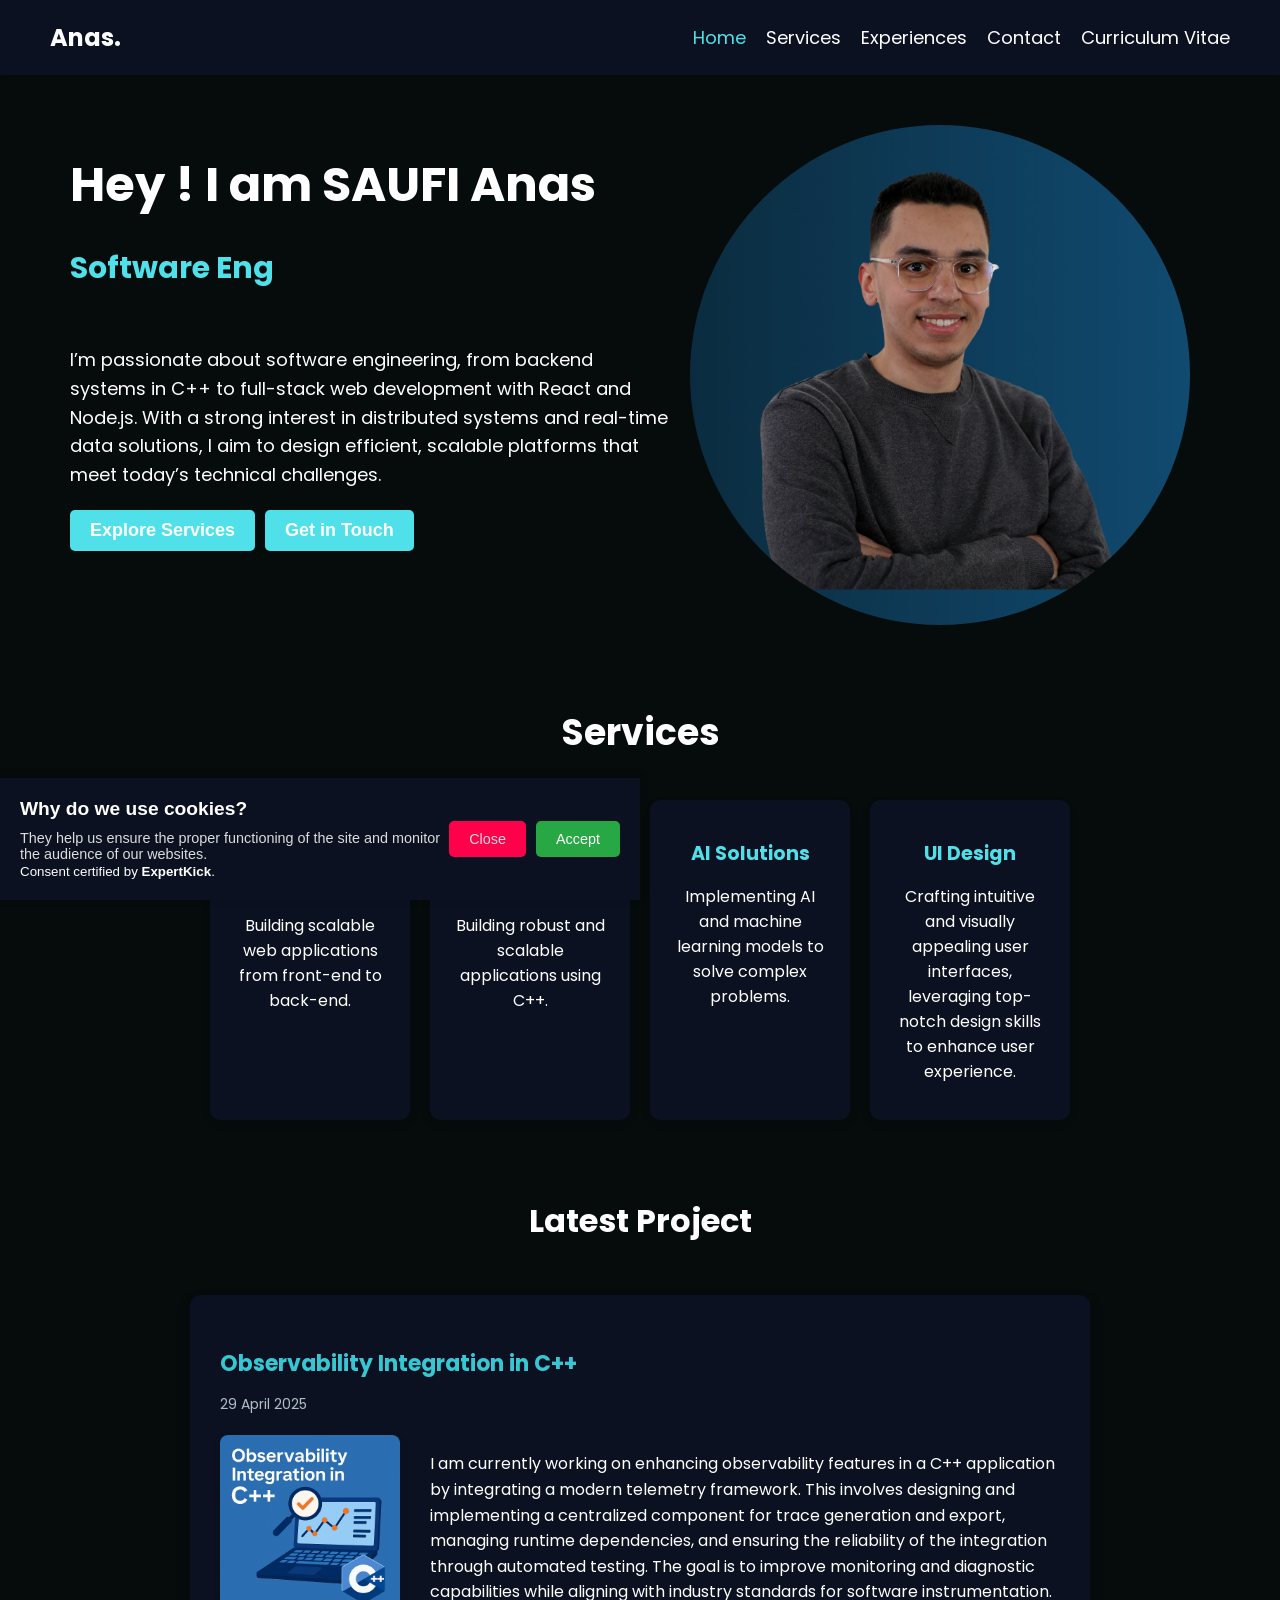
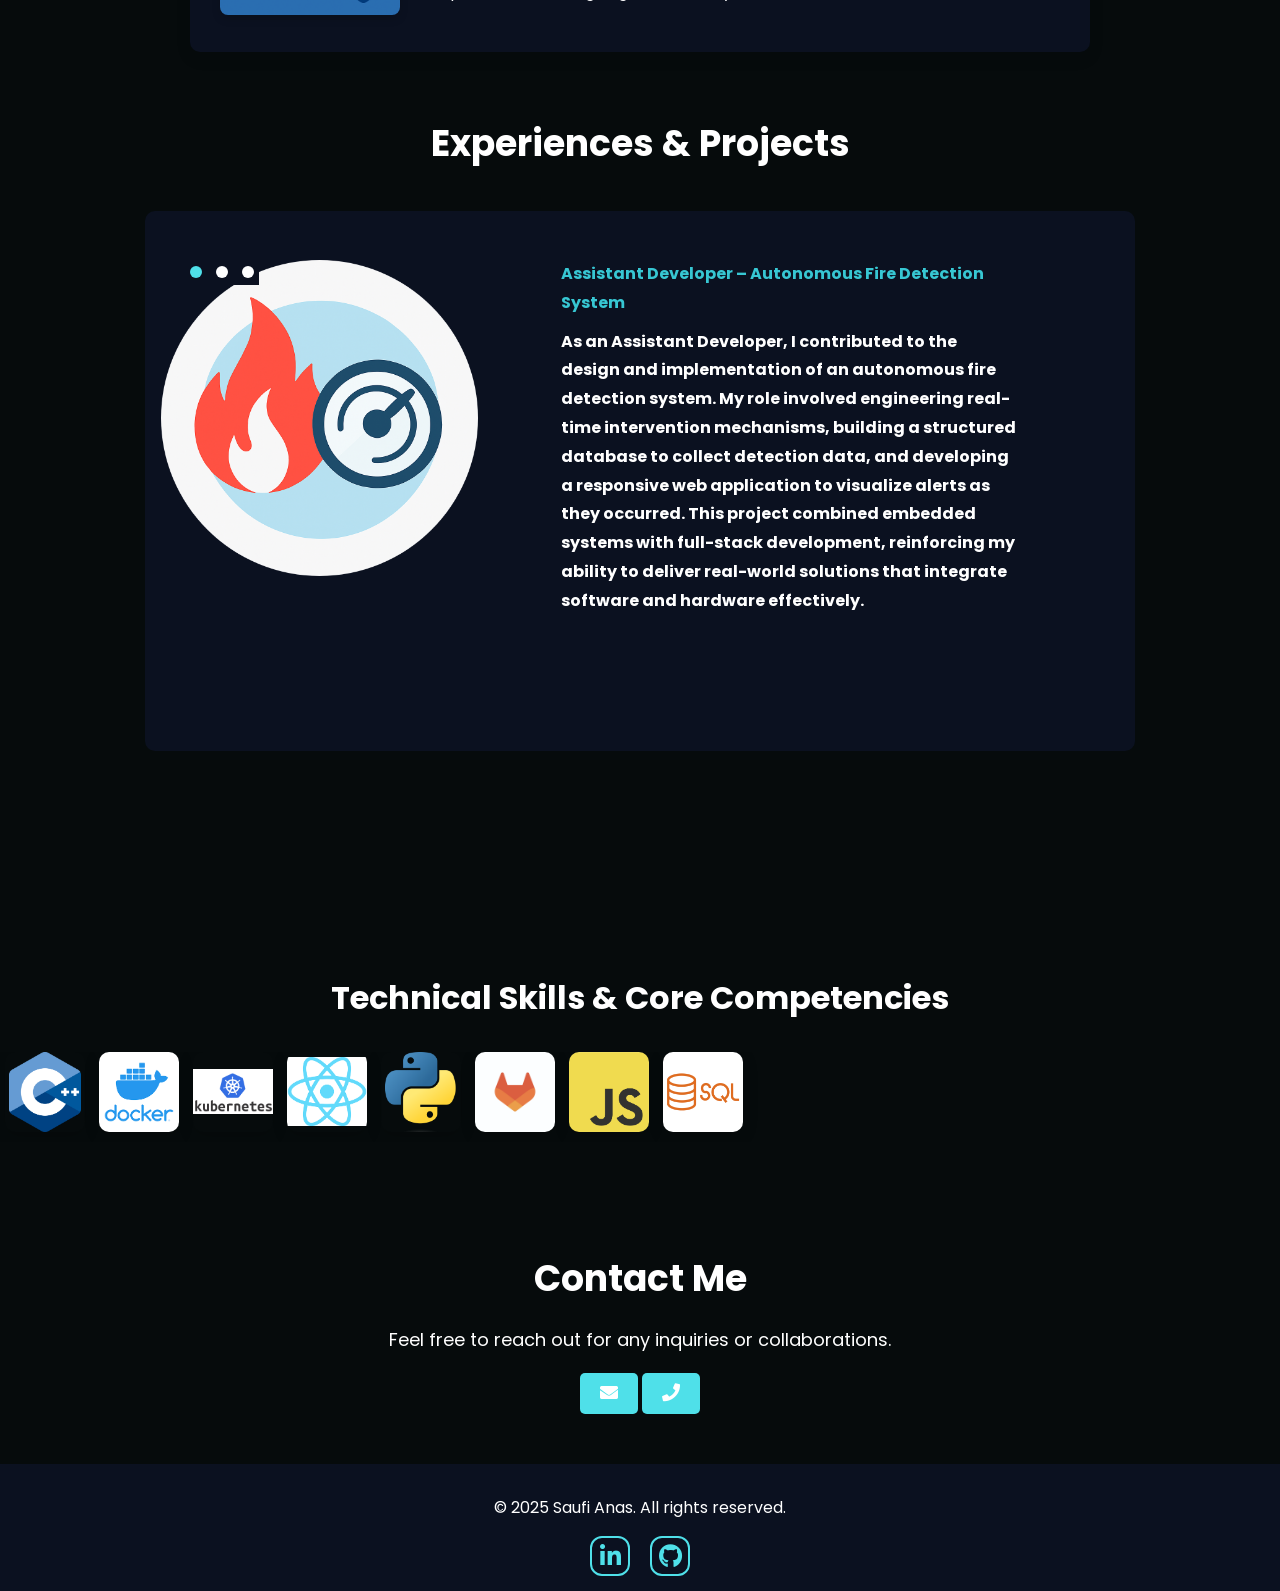
==== index.html @ 92b43afa "seperate files" ====
<!DOCTYPE html>
<html lang="en">
<head>
    <meta charset="UTF-8">
    <meta name="viewport" content="width=device-width, initial-scale=1.0">
    <meta name="description" content="Anas SAUFI - Software engineer">
    <title>Anas Saufi - Better Hire Anas !</title>
    <link rel="stylesheet" href="https://cdnjs.cloudflare.com/ajax/libs/font-awesome/5.15.4/css/all.min.css">
    <link href="https://fonts.googleapis.com/css2?family=Poppins:wght@400;700&display=swap" rel="stylesheet">
       <link rel="icon" href="Image/logo.png" type="image/png">


    
    <link rel="stylesheet" href="style.css">
</head>
<body>


    <header>
        <div class="logo">Anas.</div>
        <div class="menu-icon" onclick="toggleMenu()"><i class="fas fa-bars"></i></div>
        <nav>
            <ul>
                <li><a href="#home">Home</a></li>
                <li><a href="#services">Services</a></li>
                <li><a href="#projects">Experiences</a></li>
                <li><a href="#contact">Contact</a></li>
                <li class="dropdown">
                     <a style="cursor: pointer;">Curriculum Vitae</a>
                        <ul class="dropdown-menu">
                         <li><a href="#" onclick="navigateToCV('fr')">French</a></li>
                        <li><a href="#" onclick="navigateToCV('en')">English</a></li>
                </ul>
                 
                </li>
            </ul>
        </nav>
    </header>
    <div class="cookie-banner" id="cookieBanner">
    <div class="cookie-banner-content">
        <h4>Why do we use cookies?</h4>
        <p>They help us ensure the proper functioning of the site and monitor the audience of our websites.</p>
        <small>Consent certified by <strong>ExpertKick</strong>.</small>
    </div>
    <div class="cookie-banner-buttons">
        <button class="btn-close" onclick="closeBanner()">Close</button>
        <button class="btn-accept" onclick="acceptCookies()">Accept</button>
    </div>
</div>
    <section id="home" class="hero">
        <div class="content">
            <h1>Hey ! I am SAUFI Anas</h1>
            <div class="write">
            <h2 class="writing-effect"></h2>
                </div>
            <p>I’m passionate about software engineering, from backend systems in C++ to full-stack web development with React and Node.js. With a strong interest in distributed systems and real-time data solutions, I aim to design efficient, scalable platforms that meet today’s technical challenges.</p>
            <div class="buttons">
                <button onclick="window.location.href='#services'">Explore Services</button>
                <button onclick="window.location.href='#contact'">Get in Touch</button>
            </div>
        </div>
        <div class="hero-image">
            <img src="Downloads/portrait.png" alt="Hero Image">
        </div>
    </section>

    <section id="services" class="services">
        <h2>Services</h2>
        <div class="service-container">
            
            <div class="service">
                <h3>Full-Stack Development</h3>
                <p>Building scalable web applications from front-end to back-end.</p>
            </div>
            <div class="service">
                <h3>C++ Development</h3>
                <p>Building robust and scalable applications using C++.</p>
            </div>
            <div class="service">
                <h3>AI Solutions</h3>
                <p>Implementing AI and machine learning models to solve complex problems.</p>
            </div>
            <div class="service">
                <h3>UI Design</h3>
                <p>Crafting intuitive and visually appealing user interfaces, leveraging top-notch design skills to enhance user experience.</p>
            </div>
        </div>
    </section>
    <h2 class="section-title">Latest Project</h2>
<section id="latest-project" class="latest-project">
    
    <div class="project-header">
        <p class="project-name">Observability Integration in C++</p>
        <p class="project-date">29 April 2025</p>
    </div>
    <div class="project-info">
        <div class="project-image">
            <img src="Downloads/latest_project.png" alt="QA Automator Docker Image">
        </div>
        <div class="project-description">
            <p>I am currently working on enhancing observability features in a C++ application by integrating a modern telemetry framework. This involves designing and implementing a centralized component for trace generation and export, managing runtime dependencies, and ensuring the reliability of the integration through automated testing. The goal is to improve monitoring and diagnostic capabilities while aligning with industry standards for software instrumentation.</p>
           <div class="project-links">
        
    </div>
        </div>
    </div>
</section>


<section id="projects" class="projects">
    <h2>Experiences & Projects</h2>
   <div class="content-width">
<div class="slideshow"  >
    <!-- Slideshow Items -->
    <div class="controls">
      <ul>
        <li class="control" data-index="0"></li>
        <li class="control" data-index="1"></li>
        <li class="control" data-index="2"></li>
         
      </ul>
    </div>
<div class="slideshow-items">
      <div class="item"  id="project1">
        <div class="item-image-container">
          <img class="item-image" src="image/um6p-titre.png" />
        </div>
        <div class="item-description">
          <span class="vertical-part">
            <b class="item-text-header">Assistant Developer – Autonomous Fire Detection System</b>
          </span>
            <span class="vertical-part">
              <b>As an Assistant Developer, I contributed to the design and implementation of an autonomous fire detection system. My role involved engineering real-time intervention mechanisms, building a structured database to collect detection data, and developing a responsive web application to visualize alerts as they occurred. This project combined embedded systems with full-stack development, reinforcing my ability to deliver real-world solutions that integrate software and hardware effectively.</b>
          </span>
        </div>
      </div>
      <div class="item" id="project2" >
        <div class="item-image-container">
          <img class="item-image" src="image/2-titre.png" />
        </div>
        <!-- Staggered Description Elements -->
        <div class="item-description">
          <span class="vertical-part">
            <b class="item-text-header" > Web Developer – Secure Real Estate Platform</b>
          </span>
            <span class="vertical-part">
                <b>During this internship, I developed a full-featured real estate platform with a focus on security and user experience. Using Express.js and MongoDB, I implemented complete CRUD operations and designed user and agent role management. I integrated authentication, session handling, and route security, ensuring the platform adhered to modern web standards. I also conducted unit and functional tests to maintain code reliability and system robustness. This experience strengthened my backend development skills and deepened my understanding of web application security.</b>
            </span>
        </div>
      </div>
      <div class="item" id="project3" >
        <div class="item-image-container">
          <img class="item-image" src="image/ds-titre.png" />
        </div>

        <!-- Staggered Description Elements -->
        <div class="item-description">
          <span class="vertical-part">
            <b class="item-text-header">Software Development Engineer Intern – Distributed Monitoring System</b>
          </span>
          <span class="vertical-part">
            <b>Currently working as a Software Development Engineer Intern at Dassault Systèmes, where I am prototyping a distributed system for centralized log and trace management. I am leveraging technologies such as OpenTelemetry, Jaeger, and OpenSearch to design solutions that handle high-volume data flows efficiently. My responsibilities include studying scalable architectures, optimizing data analysis workflows, and collaborating closely with infrastructure and distributed computing teams. This internship is deepening my expertise in cloud-native systems and real-time monitoring solutions.</b>
          </span>
        </div>
      </div>

    
    

  </div>
</div>
</section>

<section id="skills" class="skills-section">
    <h2 class="section-title">Technical Skills & Core Competencies</h2>
    <div class="skills-container">
        <div class="skills-marquee">

            <div class="skill-item">
                <img src="image/c++.png" alt="c">
            </div>
            <div class="skill-item">
                <img src="image/docker.png" alt="Docker">
            </div>
            <div class="skill-item">
                <img src="image/Kube.png" alt="Kubernetes">
            </div>
            <div class="skill-item">
                <img src="image/react.png" alt="Jira">
            </div>
            <div class="skill-item">
                <img src="image/Python.png" alt="Python">
            </div>
            <div class="skill-item">
                <img src="image/gitlab.png" alt="Gitlab">
            </div>
           
            <div class="skill-item">
                <img src="image/js.png" alt="JavaScript">
            </div>
            <div class="skill-item">
                <img src="image/sql.png" alt="SQL">
            </div>
            
            
            
            
            <!-- Add more skill items as needed -->
        </div>
    </div>
</section>



    <section id="contact" class="contact">
        <h2>Contact Me</h2>
        <p>Feel free to reach out for any inquiries or collaborations.</p>
      <div class="buttons1">
    <button onclick="openModal('contactModal')">
        <i class="fas fa-envelope"></i>
    </button>
       <a href="tel:+33753774592">
            <button type="button">
                <i class="fas fa-phone"></i>
            </button>
        </a>
</div>
    </section>

<div id="contactModal" class="modal">
    <div class="modal-content">
        <span class="close" onclick="closeModal('contactModal')">&times;</span>
        <form action="https://formspree.io/f/mzzrdllq" method="POST">
            <div class="input-group">
                <label for="name">Full Name <span class="required">*</span></label>
                <div class="input-icon">
                    <input type="text" id="name" name="name" placeholder="Enter your full name" required>
                    <i class="fas fa-user"></i>
                </div>
            </div>

            <div class="input-group">
                <label for="email">Email <span class="required">*</span></label>
                <div class="input-icon">
                    <input type="email" id="email" name="email" placeholder="Enter your email" required>
                    <i class="fas fa-envelope"></i>
                </div>
            </div>

            <div class="input-group">
                <label for="phone">Phone Number</label>
                <div class="input-icon">
                    <input type="tel" id="phone" name="phone" placeholder="Enter your phone number">
                    <i class="fas fa-phone"></i>
                </div>
            </div>

            <div class="input-group">
                <label for="subject">Subject <span class="required">*</span></label>
                <input type="text" id="subject" name="subject" placeholder="Enter the subject" required>
            </div>

            <div class="input-group">
                <label for="message">Message <span class="required">*</span></label>
                <textarea id="message" name="message" placeholder="Type your message here ..." required></textarea>
            </div>

            <button type="submit">Send Message</button>
        </form>
    </div>
</div>


<!-- Modal Template -->
<div id="itemModal" class="modal">
  <div class="modal-content">
    <span class="close" onclick="closeModal1()">&times;</span>
    <h2 id="modalTitle"></h2>
    <img class="modalimagepro" id="modalImage" src="" alt="Project Image">

    <p id="modalDescription"></p>
      <p class="skills" id="modalSkills"></p>
  </div>
</div>
   <footer>
    <p>&copy; 2025 Saufi Anas. All rights reserved.</p>
    <div class="social-media">
        <a href="https://www.linkedin.com/in/anas-saufi/"><i class="fab fa-linkedin-in"></i></a>
        <a href="https://github.com/asaufi"><i class="fab fa-github"></i></a>
         

    </div>
</footer>

    <button class="scroll-up" onclick="scrollToTop()"><i class="fas fa-chevron-up"></i></button>

    
    <script src="script.js"></script>
</body>
</html>
---- style.css ----
:root {
    --primary-color: #4fe0e9; /* Light teal color */
    --secondary-color: #37c7d3; /* Darker teal color */
    --background-color: #060b0c; /* Dark background color */
    --modal-background-color: #0b1120; /* Modal background color */
    --text-color: #ffffff; /* White text color */
}
        body {
            margin: 0;
            font-family: 'Poppins', sans-serif;
            background-color: #060b0c;
            color: #fff;
            scroll-behavior: smooth;
        }


        header {
            padding: 20px;
            display: flex;
            justify-content: space-between;
            align-items: center;
            background-color: #0b1120;
            box-shadow: 0 2px 4px rgba(0, 0, 0, 0.1);
            position: sticky;
            top: 0;
            z-index: 1000;
        }

        .logo {
            padding-left: 30px;
            font-size: 24px;
            font-weight: bold;
            color: #ffffff;
        }

        nav {
            margin-left: auto;
            padding-right: 30px;
        }

        nav ul {
            list-style-type: none;
            margin: 0;
            padding: 0;
            display: flex;
            gap: 20px;
        }

        nav ul li a {
            color: #fff;
            text-decoration: none;
            font-size: 18px;
            transition: color 0.3s;
        }

        nav ul li a:hover {
            color: #37c7d3;
        }
            .item-text-header{
               color: #37c7d3;
            }
        nav ul li:first-child a {
            color: #4fe0e9;
        }

        writing-effect {
    display: inline-block;
    border-right: 2px solid #4fe0e9; /* Cursor effect */
    white-space: nowrap;
    overflow: hidden;

}

.shop-item {
    position: relative;
    list-style: none;
}


.shop-item .new-tag {
    position: absolute;
    top: -5px;
    right: -10px;
    background: linear-gradient(45deg, #ff4d4d, #ff6600);
    color: white;
    font-size: 6px;
    font-weight: bold;
    padding: 3px 6px;
    border-radius: 10px;
    text-transform: uppercase;
    box-shadow: 0 0 10px rgba(255, 69, 0, 0.8), 0 0 15px rgba(255, 69, 0, 0.5);
    animation: glow 1.5s infinite ease-in-out;
}

/* Glowing animation */
@keyframes glow {
    0% {
        box-shadow: 0 0 5px rgba(255, 69, 0, 0.5);
    }
    50% {
        box-shadow: 0 0 15px rgba(255, 69, 0, 0.8);
    }
    100% {
        box-shadow: 0 0 5px rgba(255, 69, 0, 0.5);
    }
}

@keyframes typing {
    from { width: 0; }
    to { width: 100%; }
}

@keyframes blink-caret {
    from, to { border-color: transparent; }
    50% { border-color: #4fe0e9; }
}


        .hero {
            display: flex;
            justify-content: space-between;
            align-items: center;
                padding-left: 70px;
    padding-right: 70px;
            background-color: #060b0c;
        }
        .write{
            height: 80px;
            align-items: center;
        }
        .content {
            max-width: 600px;
        }

        .hero h1 {
            font-size: 48px;
            margin: 0;
        }

        .hero h2 {
            color: #4fe0e9;
            font-size: 30px;

        }

        .hero p {
            font-size: 18px;
            margin: 20px 0;
            line-height: 1.6;
        }
        .buttons {
            display: flex;
            gap: 5px;
        }
        .buttons1{
            gap: 100px;
            align-items: center;
        }
        .buttons button {
            background-color: #4fe0e9;
            color: #fff;
            font-weight : 700;
            border: none;
            padding: 10px 20px;
            font-size: 18px;
            margin-right: 5px;
            cursor: pointer;
            border-radius: 5px;
            transition: background-color 0.3s, transform 0.3s;
        }

        .buttons button:hover {
            background-color: #37c7d3;
            transform: scale(1.05);
        }

        .hero-image {
    max-width: 500px; /* Ajuste pour un format carré si besoin */
    margin: 50px auto 0 auto; /* centré horizontalement + espace au-dessus */
    display: flex;
    justify-content: center;
    align-items: center;
}

.hero-image img {
    width: 100%;
    height: auto;
    aspect-ratio: 1 / 1; /* Assure que l’image est carrée */
    object-fit: cover; /* Découpe proprement si nécessaire */
    border-radius: 50%; /* Rend l'image ronde */
    filter: brightness(0.9);
    transition: filter 0.3s, transform 0.3s;
    animation: breathing1 4s infinite;
}


        @keyframes breathing1 {
            0%, 100% {
                filter: brightness(0.6);
            }
            50% {
                filter: brightness(1);
            }
        }

        .services {
            padding: 50px;
            background-color: #060b0c;
            text-align: center;
        }

        .services h2 {
            font-size: 36px;
            margin-bottom: 40px;
        }


        .latest-project
        h2 {
            font-size: 36px;
            margin-bottom: 40px;
        }
        .service-container {
            display: flex;
            justify-content: center;
            flex-wrap: wrap;
            gap: 20px;
        }

        .service {
            background: #0b1120;
            border-radius: 10px;
            padding: 20px;
            width: 200px;
            box-shadow: 0 4px 8px rgba(0, 0, 0, 0.1);
            transition: transform 0.3s;
            text-align: center;
        }

        .service:hover {
            transform: scale(1.05);
        }

        .service h3 {
            font-size: 1.2em;
            color: #4fe0e9;
            margin-bottom: 10px;
        }

        .projects {
            margin: 5%;
            background-color: #060b0c;
            padding-bottom: 8%;
            text-align: center;
        }

        .projects h2 {
            font-size: 36px;
            margin-bottom: 40px;
        }

.content-width {
  width: 86%;
  height: 60vh;
  margin: 0 auto;
}

.slideshow {
  position: relative;
  width: 100%;
    height: 100%;
       background-color:#0b1120 ;

     padding-top: 5%;
    border-radius: 10px;

  display: flex;
  flex-direction: column;
  justify-content: space-between;
}

.slideshow-items {
  position: relative;
  width: 100%;
  height: 100%
}

.item {
  position: absolute;
  width: 100%;
  height: auto;
 cursor: pointer;
 display: flex;
}

.item-image-container {
  position: relative;
  width: 42%;
      border-radius: 10px; /* Adjust the radius value as needed */

}


.item-image-container::before {
  content: '';
  position: relative;
    top: 0;
  left: 0;
  width: 100%;
  height: 100%;
  opacity: 0;
  z-index: 1;
}

.item-image {
  position: relative;
  width: 80%;
    padding-left: 4%;

  opacity: 0;
  display: block;
  /* transition: property name | duration | timing-function | delay  */
  transition: opacity .3s ease-out .45s;
}

.item.active .item-image {
  opacity: 1;
}

.item.active .item-image-container::before {
  opacity: .8;
}

.item-description {
  right: 0;
  width: 50%;
  padding-right: 4%;
  line-height: 1.8;
    text-align: left; /* Ensures text starts from the left */

}

/* Staggered Vertical Items ------------------------------------------------------*/
.item-header {
  position: absolute;
  top: 150px;
  left: -1.8%;
  z-index: 100;
}

.item-header .vertical-part {
  margin: 0 -4px;
  font-size: 2vw;
  color: #ffffff;
}

.vertical-part {
  overflow: hidden;
  display: inline-block;
}

.vertical-part b {
  display: inline-block;
  transform: translateY(100%);
}

.item-header .vertical-part b {
  transition: .5s;
}

.item-description .vertical-part b {
  transition: .21s;
}

.item.active .item-header .vertical-part b {
  transform: translateY(0);
      background-color: #0b1120;
  border-radius: 10px; /* Rounded corners */
    padding-left: 5px;
    padding-right: 10px;
}

.item.active .item-description .vertical-part b {
  transform: translateY(0);
}
/* Controls ----------------------------------------------------------------------*/
.controls {
    position: absolute;
    z-index: 1000;
    text-align: left;
}

.controls ul {
  list-style: none;
  margin: 0;
background: #0b1120;

}

.controls ul li {
  display: inline-block;
  width: 12px; /* Adjust size as needed */
  height: 12px; /* Adjust size as needed */
  margin: 0 5px; /* Adjust spacing as needed */
  background: #ffffff;
  cursor: pointer;
  border-radius: 50%;/* Make the dots circular */
  transition: background 0.3s; /* Smooth transition for background color */
}

.controls ul li.active {
  background:  #4fe0e9;
}
        .contact {
            padding: 50px;
            background-color: #060b0c;
            text-align: center;
        }

        .contact h2 {
            font-size: 36px;
            margin-bottom: 20px;
        }

        .contact p {
            font-size: 18px;
            margin-bottom: 20px;
        }

        .contact button {
            background-color: #4fe0e9;
            color: #fff;
            border: none;
            padding: 10px 20px;
            font-size: 18px;
            cursor: pointer;
            border-radius: 5px;
            transition: background-color 0.3s, transform 0.3s;
        }

        .contact button:hover {
            background-color: #37c7d3;
            transform: scale(1.05);
        }

        footer {
            background-color: #0b1120;
            padding: 15px;
            text-align: center;
        }

        .social-media {
            display: flex;
            justify-content: center;
            gap: 20px;
            margin-top: 10px;
        }

        .social-media a {
            color: #4fe0e9;
            font-size: 24px;
            width: 40px;
            height: 40px;
            display: flex;
            justify-content: center;
            align-items: center;
            border-radius: 30%;
            border: 2px solid #4fe0e9;
            text-decoration: none;
            transition: background-color 0.3s, color 0.3s;
        }

        .social-media a:hover {
            background-color: #37c7d3;
            color: #fff;
        }

        .scroll-up {
            position: fixed;
            bottom: 20px;
            right: 20px;
            background-color: #4fe0e9;
            color: #fff;
            border: none;
            padding: 10px 15px;
            font-size: 24px;
            cursor: pointer;
            border-radius: 30%;
            box-shadow: 0 2px 4px rgba(0, 0, 0, 0.2);
            display: none;
            z-index: 1000;
            transition: background-color 0.3s, transform 0.3s;
        }

        .scroll-up:hover {
            background-color: #37c7d3;
            transform: scale(1.1);
        }


        .menu-icon {
                display: none;
                cursor: pointer;
                font-size: 24px;
                color: #fff;
                padding-left:70%;
        }
        @media (max-width: 768px) {
            .hero {
                flex-direction: column;
                text-align: center;
            }
.projects{
    margin:5%
}
.slideshow {
    position: relative;
    width: 100%;
    height: 90%;
    background-color: #0b1120;
    display: flex;
    align-items: center;
    flex-direction: column;
    justify-content: space-between;
}
            .content-width {

            height: 70vh;
            margin: 0 auto;
                }

            .hero-image {
                display: flex;
            }
            .buttons{
                justify-content: center;
            }
.vertical-part {

    font-size: 16px;
}
             nav ul {
        display: none;
        flex-direction: column;
        width: 100%;
        position: absolute;
        top: 60px;
        left: 0;
        background-color: #0b1120;
        padding: 20px;
        box-shadow: 0 4px 8px rgba(0, 0, 0, 0.1);
    }

    nav ul.show {
        display: flex;
        padding-left: 50px;
        width: 85%;
    }

    .menu-icon {
        display: block; /* Show menu icon on mobile */
    }
    .menu-icon:hover{
             color:  #37c7d3;
        }
    .slideshow-items {
        flex-direction: column;
        align-items: center;
    }

    .controls {
        position: absolute;
    z-index: 900;
    text-align: left;
        display: none;
    }

    .item-description {
        top: auto;
        right: auto;
        width: auto;
        padding-top:20%;
        padding-right: 0;
        font-weight :0;
        text-align: center; /* Adjust as needed */
        height: 50px;
    }
    
    .item-image-container{
        display: none;
    }
    .controls ul {
    padding: 0;
}
        }
.modalimagepro {
    max-width: 100%;
    height: auto;
    border-radius: 10px;
    display: block;
    margin: 0 auto 20px;
    transition: transform 0.3s;
}

.modalimagepro:hover {
    transform: scale(1.05); /* Zoom effect on hover */
}

#modalTitle {
    font-size: 24px;
    color: #fff;
    margin-bottom: 10px;
    text-align: left;
}

#modalDescription {
    font-size: 16px;
    line-height: 1.6;
    margin-bottom: 20px;
    text-align: left;
}
/* Skills Section */
.skills {

    font-size: 16px;
    color: var(--text-color); /* White text */
    border-radius: 10px;
    max-width: 100%;
    text-align: left;
    position: relative;
}

.skills:before {
    content: "Skills Used: ";
    display: inline;
    color: var(--secondary-color); /* Blue color */
    font-weight: bold;
    font-size: 18px;
}

/* Breathing animation */
@keyframes breathing {
    0%, 100% {
        opacity: 0.8;
        transform: scale(1);
    }
    50% {
        opacity: 1;
        transform: scale(1.05);
    }
}

.skill-item {
    display: inline-block;
    color: var(--text-color); /* White text */
    margin: 0 5px;
    transition: opacity 0.3s, transform 0.3s;
    animation: breathing 3s ease-in-out infinite; /* Apply breathing animation */
}

.modal {
  display: none; /* Initially hide the modal */
    position: fixed;
    z-index: 1000;
    left: 0;
    top: 0;
    width: 100%;
    height: 100%;
    overflow: auto;
    background-color: rgba(0, 0, 0, 0.6); /* Black w/ opacity */
    backdrop-filter: blur(5px); /* Add blur effect */
    justify-content: center;
    align-items: center;
}

.modal-content {
    background-color: #141a1f;
    padding: 40px;
    width: 90%; /* Adjust width to be more responsive */
    max-width: 600px;
    border-radius: 10px;
    box-shadow: 0 4px 20px rgba(0, 0, 0, 0.6); /* Darker shadow for a more modern feel */
    color: #fff;
    position: relative;
}

.modal-content h2 {
    font-size: 30px; /* Increase font size */
    text-align: center;
    margin-bottom: 30px; /* Adjust spacing */
    color: #4fe0e9;
}

.input-group {
    margin-bottom: 20px;
    display: flex;
    flex-direction: column;
}

.input-icon {
    position: relative;
}

.input-icon input,
.input-icon textarea {
    width: 100%; /* Make input and textarea take full width */
    padding: 15px; /* Increase padding for bigger input */
    font-size: 16px;
    border: 1px solid #333;
    border-radius: 5px;
    background-color: #1f272b;
    color: #fff;
    transition: border 0.3s ease, box-shadow 0.3s ease;
    box-sizing: border-box; /* Ensure padding doesn't affect width */
}

/* Focus and hover effects for input */
.input-icon input:focus,
.input-icon textarea:focus {
    border-color: #4fe0e9;
    box-shadow: 0 0 10px rgba(79, 224, 233, 0.6);
}

.input-icon input:hover,
.input-icon textarea:hover {
    border-color: #37c7d3;
    box-shadow: 0 0 5px rgba(79, 224, 233, 0.3);
}

/* Icons in input fields */
.input-icon i {
    position: absolute;
    right: 15px;
    top: 50%;
    transform: translateY(-50%);
    color: #37c7d3;
    font-size: 18px;
}

/* Subject field specific styling */
#subject {
    padding: 15px;
    font-size: 16px;
    border: 1px solid #333;
    border-radius: 5px;
    background-color: #1f272b;
    color: #fff;
    transition: border 0.3s ease, box-shadow 0.3s ease;
}

/* Subject field specific styling */
#subject:hover {
    border-color: #37c7d3;
    box-shadow: 0 0 5px rgba(79, 224, 233, 0.3);
}

 textarea {
    padding: 12px;
    font-size: 16px;
    border: 1px solid #333;
    border-radius: 5px;
    background-color: #1f272b;
    color: #fff;
    min-height: 120px;
    resize: none;
}
textarea:hover {
    border-color: #37c7d3;
    box-shadow: 0 0 5px rgba(79, 224, 233, 0.3);
}
.modal-content button[type="submit"] {
    background-color: #4fe0e9;
    color: #fff;
    border: none;
    padding: 15px 30px;
    font-size: 18px;
    font-weight:700;
    cursor: pointer;
    border-radius: 5px;
    width: 100%;
    transition: background-color 0.3s, transform 0.3s;
    margin-top: 20px;
}

.modal-content button[type="submit"]:hover {
    background-color: #37c7d3;
    transform: scale(1.05);
}

.close {
    color: #fff;
    font-size: 28px;
    font-weight: bold;
    position: absolute;
    right: 20px;
    top: 4px;
    cursor: pointer;
}

.close:hover {
    color: #37c7d3;
}


/* Dropdown Menu Styles */
.dropdown {
    position: relative;
    display: inline-block;
}

.dropdown-menu {
    display: none;
    position: absolute;
    background-color: #0b1120; /* Match header background */
    box-shadow: 0 8px 16px rgba(0, 0, 0, 0.2);
    border-radius: 5px;
    min-width: 150px;
    z-index: 1000;
    padding: 10px 0;
}

.dropdown-menu li {
    list-style: none;
    text-align: left;
}

.dropdown-menu li a {
    display: block;
    color: #fff;
    text-decoration: none;
    padding: 10px 20px;
    transition: background-color 0.3s, color 0.3s;
}

.dropdown-menu li a:hover {
    background-color: #37c7d3; /* Hover background */
    color: #fff; /* Hover text */
}

.dropdown:hover .dropdown-menu {
    display: block; /* Show dropdown on hover */
}


/* Latest Project Section */
 .latest-project {
        background-color: #0b1120;
        border-radius: 10px;
        padding: 30px;
        margin: 50px auto;
        max-width: 900px;
        box-shadow: 0 6px 15px rgba(0, 0, 0, 0.1);
    }

    .section-title {
        font-size: 32px;
        color: #FFF;
        font-weight :700;
        text-align: center;
        margin-bottom: 30px;
     
    }

 
    .project-header .project-name {
        font-size: 22px;
          font-weight :700;
        color: #37c7d3;
        margin-bottom: 5px;
        font-family: 'Poppins', sans-serif;
    }

    .project-header .project-date {
        font-size: 14px;
        color: #b0bec5;
    }

    .project-info {
        display: flex;
        align-items: center;
        justify-content: space-between;
        margin-top: 20px;
    }

    .project-image img {
        width: 180px;
        height: 180px;
        object-fit: cover;
        border-radius: 8px;
        box-shadow: 0 4px 8px rgba(0, 0, 0, 0.15);
    }

    .project-description {
        margin-left: 30px;
        color: #FFF;
        font-size: 16px;
        line-height: 1.6;
        flex-grow: 1;
        font-family: 'Poppins', sans-serif;
    }

    .project-links {
    display: flex;
    gap: 15px;
    margin-top: 10px;
}

.project-links a {
    text-decoration: none;
    font-size: 18px;
    display: flex;
    align-items: center;
    color: #4fe0e9;
}

.project-links a i {
    margin-right: 5px;  /* Space between icon and text */
}

.project-links a:hover {
    color: #37c7d3;  /* GitHub blue */
}

.github-link:hover {
    color: #4fe0e9;
}

.docker-link:hover {
    color: #37c7d3;  /* Docker blue */
}
/* Mobile and smaller screen adjustments */
@media (max-width: 768px) {
    /* Adjust padding and margins for smaller screens */
    .latest-project {
        padding: 20px;
        margin: 20px auto;
    }

    .section-title {
        font-size: 28px; /* Reduce font size for small screens */
        margin-bottom: 20px;
    }

    .project-header .project-name {
        font-size: 18px;  /* Reduce font size */
    }

    .project-info {
        flex-direction: column; /* Stack elements vertically */
        align-items: center; /* Align items to the left */
    }

    .project-image img {
        width: 150px;  /* Reduce image size */
        height: 150px;
    }

    .project-description {
        margin-left: 0;  /* Remove left margin for smaller screens */
        font-size: 14px;  /* Adjust font size */
    }

    .project-links {
        gap: 10px;
    }

    .project-links a {
        font-size: 16px;  /* Adjust font size for links */
    }
      .modal-content {
    max-height: 90vh;
    overflow-y: auto;
    padding-top: 20px;
    box-sizing: border-box;
  }

  .modalimagepro {
    max-height: 200px;
    width: auto;
    height: auto;
  }

  .close {
    top: 10px;
    right: 10px;
    font-size: 24px;
  }
}
.modal-content {
  max-height: 90vh;        /* Ne dépasse pas la fenêtre */
  overflow-y: auto;        /* Active le scroll si nécessaire */
  padding-top: 20px;
  box-sizing: border-box;
}
.close {
  position: sticky;        /* Reste visible même si on scroll */
  top: 10px;
  right: 10px;
  z-index: 100;
  background-color: #141a1f; /* Même fond que le modal pour lisibilité */
}

/* For very small screens (like mobile phones) */
@media (max-width: 480px) {
    .latest-project {
        padding: 15px;
        margin: 10px auto;
    }

    .section-title {
        font-size: 24px;  /* Further reduce font size */
    }

    .project-header .project-name {
        font-size: 16px;  /* Further reduce font size */
    }

    .project-image img {
        width: 120px;  /* Further reduce image size */
        height: 120px;
    }

    .project-description {
        font-size: 12px;  /* Further reduce font size */
    }

    .project-links a {
        font-size: 14px;  /* Further reduce font size for links */
    }
}

/* Skills Section */
.skills-section {
    padding: 30px 0;
    text-align: center;
    position: relative;
    overflow: hidden; /* Prevent elements from going outside the container */
}

.skills-section h2 {
    font-size: 32px;
    color: #fff;
    font-weight: 700;
    margin-bottom: 30px;
    font-family: 'Poppins', sans-serif;
}

/* Skills Container */
.skills-container {
    display: flex;
    gap: 50px;
    align-items: center;
    position: relative;
    white-space: nowrap; /* Prevent items from wrapping to a new line */
    animation: moveLeft 20s linear infinite; /* Animation for scrolling */
}

/* Individual Skill Items */
.skill-item {
    display: inline-flex; /* Keep items inline */
    flex-direction: column;
    align-items: center;
    min-width: 50px; /* Adjust size as needed */
    font-family: 'Poppins', sans-serif;
}

.skill-item img {
    width: 80px; /* Logo size */
    height: 80px;
    object-fit: contain;
    margin-bottom: 10px;
    border-radius: 10px;
    box-shadow: 0 4px 15px rgba(0, 0, 0, 0.2);
}

.skill-item p {
    font-size: 16px;
    color: #333;
    font-weight: 600;
}

/* Animation for moving items */
@keyframes moveLeft {
    0% {
        transform: translateX(100%);
    }
    100% {
        transform: translateX(-110%);
    }
}

.cookie-banner {
    position: fixed;
    bottom: 0;
    left: 0;
    width: 50%;
    background-color: #0b1120; /* Replace with your website's primary background color */
    color: white; /* Text color */
    box-shadow: 0 -2px 10px rgba(0, 0, 0, 0.1);
    z-index: 9999;
    padding: 20px;
    display: flex;
    justify-content: space-between;
    align-items: center;
    font-family: Arial, sans-serif;
}

.cookie-banner-content {
    max-width: 70%;
}

.cookie-banner h4 {
    margin: 0 0 10px;
    font-size: 1.2rem;
    font-weight: bold;
}

.cookie-banner p {
    margin: 0;
    font-size: 0.9rem;
    color: #dcdcdc; /* Lighter text color for better contrast */
}

.cookie-banner-logo {
    display: none; /* Remove logo */
}

.cookie-banner-buttons {
    display: flex;
    gap: 10px;
}

.cookie-banner-buttons button {
    border: none;
    padding: 10px 20px;
    font-size: 0.9rem;
    cursor: pointer;
    border-radius: 5px;
}

.btn-accept {
    background-color: #28a745; /* Green button (change if needed) */
    color: white;
}


.btn-close {
    background-color: #ff004b;
    color: #ddd; /* Lighter close button text */
    font-size: 0.8rem;
    cursor: pointer;
}

/* Optional: Adjust the button hover states */
.cookie-banner-buttons button:hover {
    opacity: 0.8;
}
/* For small screens, e.g., mobile */
@media (max-width: 400px) {
    /* Skills Section */
    .skills-section h2 {
        font-size: 24px;
    }

    .skills-container {
        gap: 20px;
        flex-wrap: wrap; /* Allow items to wrap on smaller screens */
         animation: moveLeft 15s linear infinite; 
    }
    @keyframes moveLeft {
    0% {
        transform: translateX(100%);
    }
    100% {
        transform: translateX(-170%);
     }
    }
    .skill-item {
        min-width: 40px; /* Adjust size for smaller screens */
    }

    .cookie-banner {
        padding: 15px;
        flex-direction: column;
        align-items: flex-start; /* Stack the content vertically */
        justify-content: flex-start;
    }

    .cookie-banner-content {
        max-width: 100%; /* Full width for smaller screens */
        margin-bottom: 10px;
    }

    .cookie-banner h4 {
        font-size: 1rem;
    }

    .cookie-banner p {
        font-size: 0.8rem;
    }

    .cookie-banner-buttons {
        gap: 10px;
    }

     .cookie-banner-buttons {
        display: flex;
        justify-content: space-between; /* Align the buttons in a row */
        width: 100%; /* Full width */
        gap: 10px; /* Space between buttons */
    }

    .cookie-banner-buttons button {
        width: 48%; /* Ensure the buttons are of equal width and fit on the same line */
        text-align: center; /* Align text to the center */
    }
}

/* For medium screens, like tablets */
@media (max-width: 1024px) {
    .skills-container {
        gap: 30px;
        animation: moveLeft 20s linear infinite; 
    }
    /* Animation for moving items */
@keyframes moveLeft {
    0% {
        transform: translateX(100%);
    }
    100% {
        transform: translateX(-150%);
    }
}
    .skill-item {
        min-width: 40px;
    }

    .cookie-banner {
        padding: 18px;
    }

    .cookie-banner h4 {
        font-size: 1.1rem;
    }

    .cookie-banner p {
        font-size: 0.9rem;
    }
    
     .cookie-banner-buttons {
        display: flex;
        justify-content: space-between; /* Align the buttons in a row */
        width: 100%; /* Full width */
        gap: 10px; /* Space between buttons */
    }

    .cookie-banner-buttons button {
        width: 48%; /* Ensure the buttons are of equal width and fit on the same line */
        text-align: center; /* Align text to the center */
    }
}
/* Fix horizontal overflow on mobile */

html, body {
  overflow-x: hidden;
}

*, *::before, *::after {
  box-sizing: border-box;
}

@media (max-width: 768px) {
  .hero {
    padding-left: 10px;
    padding-right: 10px;
  }

  .logo {
    padding-left: 10px;
  }

  nav {
    padding-right: 10px;
  }
}

.slideshow-items {
  overflow-x: hidden;
}

.item {
  flex-wrap: wrap;
  max-width: 100%;
}

.skills-container {
  overflow-x: hidden;
}
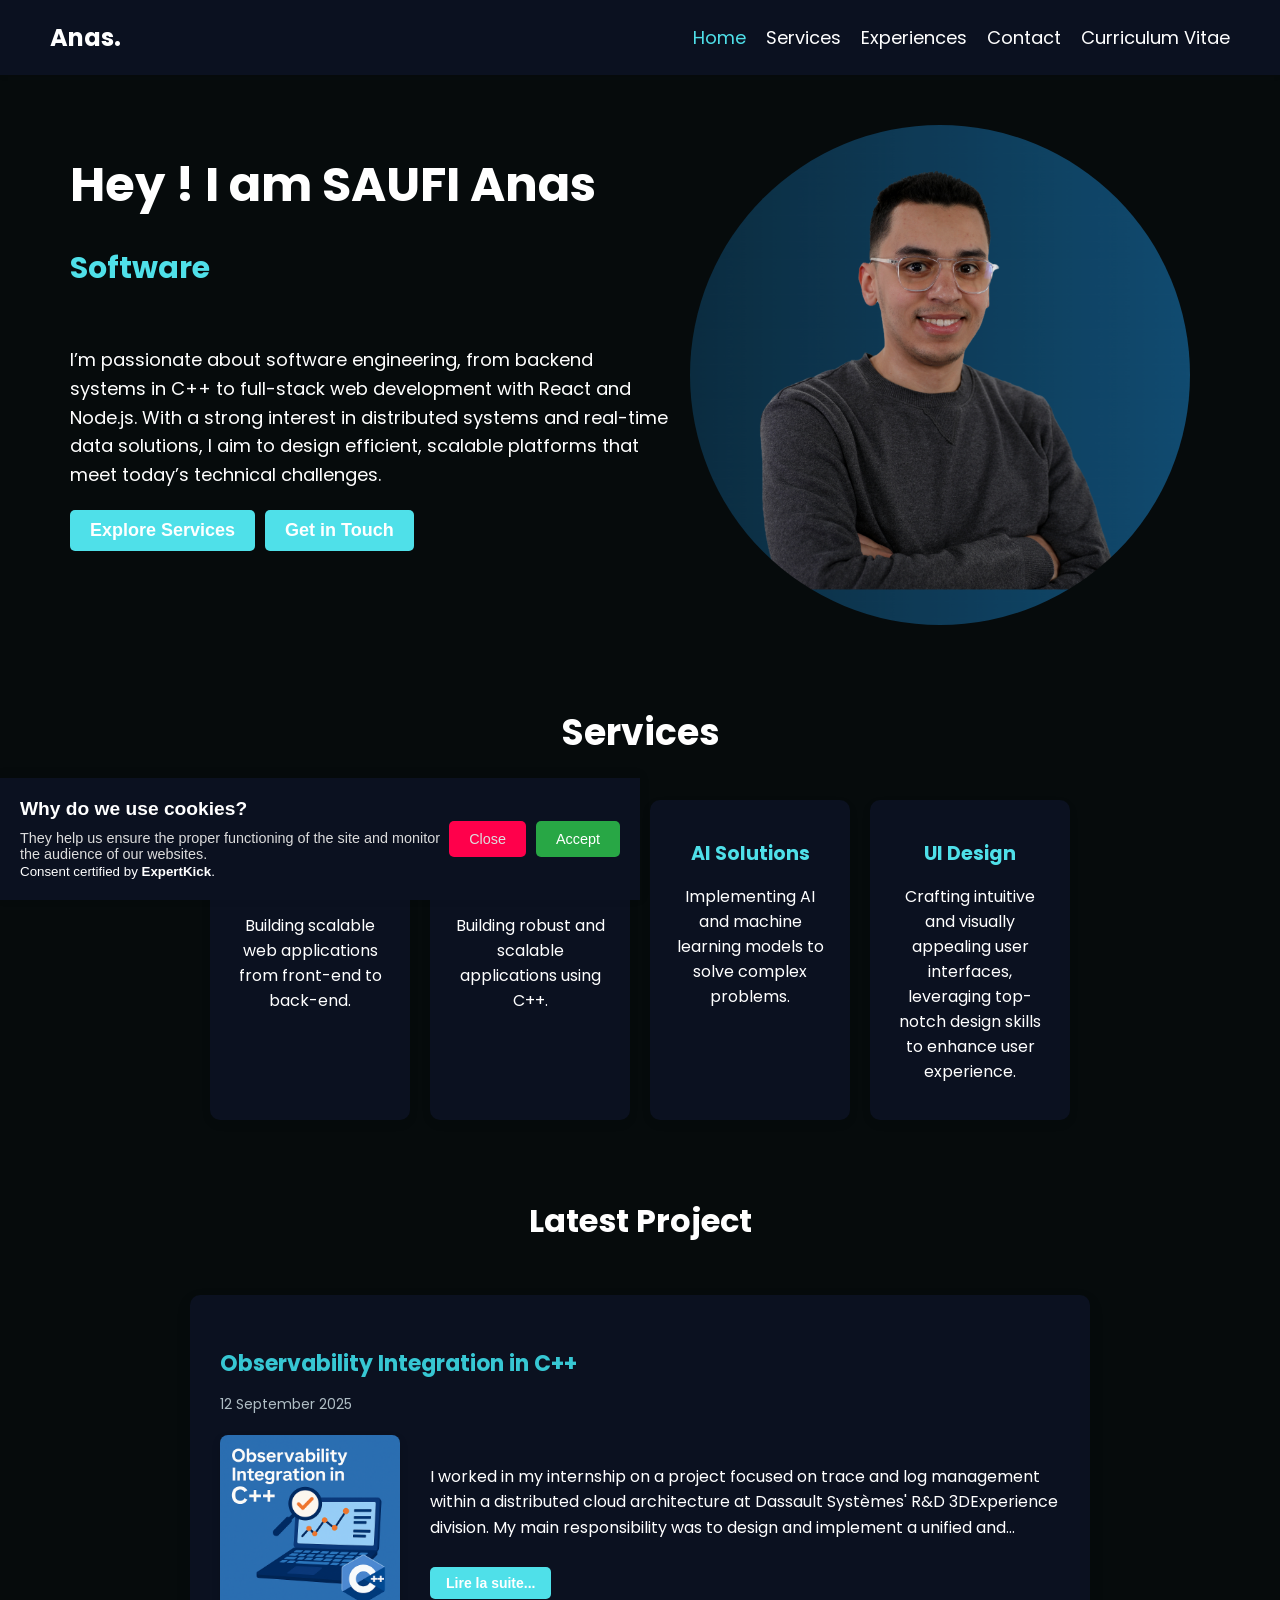
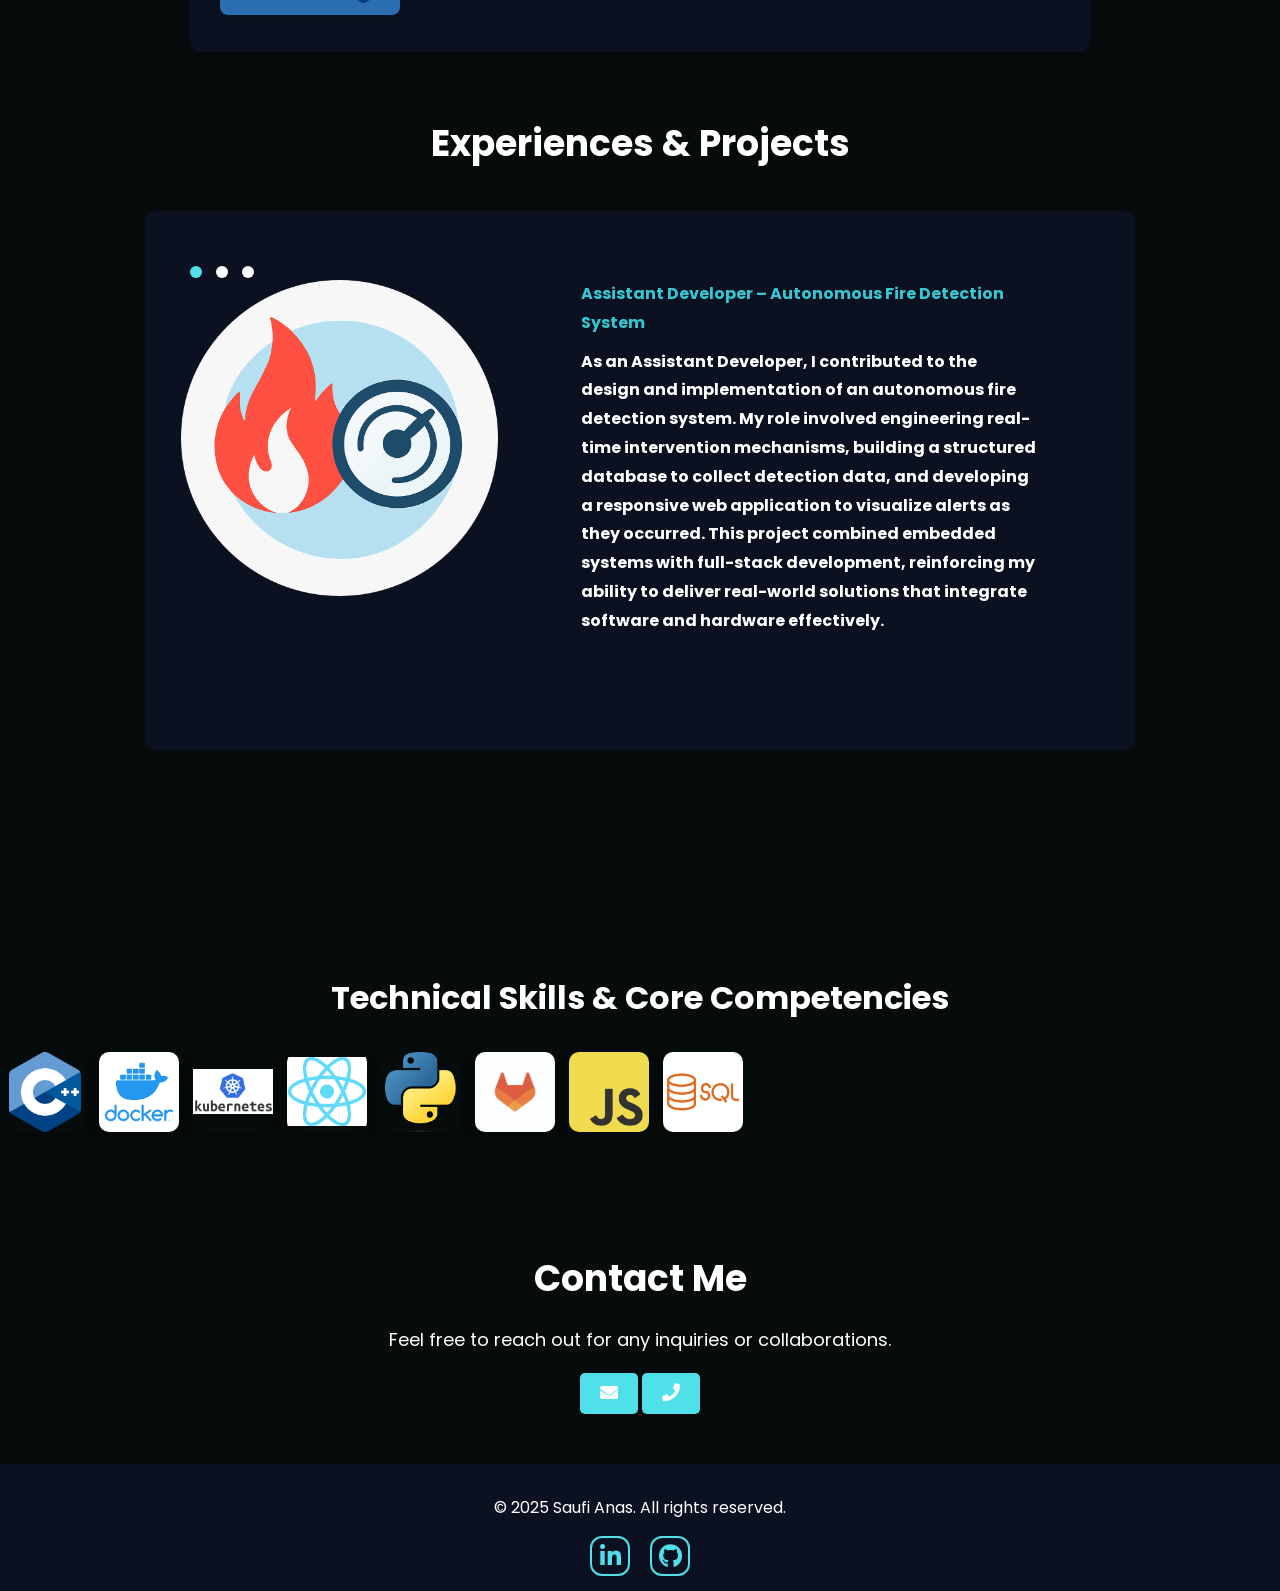
==== commit 4673bd48: "modifier le dernier projet" ====
--- a/index.html
+++ b/index.html
@@ -91,15 +91,23 @@
     
     <div class="project-header">
         <p class="project-name">Observability Integration in C++</p>
-        <p class="project-date">29 April 2025</p>
+        <p class="project-date">12 September 2025</p>
     </div>
     <div class="project-info">
         <div class="project-image">
             <img src="Downloads/latest_project.png" alt="QA Automator Docker Image">
         </div>
         <div class="project-description">
-            <p>I am currently working on enhancing observability features in a C++ application by integrating a modern telemetry framework. This involves designing and implementing a centralized component for trace generation and export, managing runtime dependencies, and ensuring the reliability of the integration through automated testing. The goal is to improve monitoring and diagnostic capabilities while aligning with industry standards for software instrumentation.</p>
-           <div class="project-links">
+            <p  id="projectText">I worked in my internship on a project focused on trace and log management within a distributed cloud architecture at Dassault Systèmes' R&D 3DExperience division. My main responsibility was to design and implement a unified and scalable observability platform that could be accessed across the company's services. This involved migrating from heterogeneous environments to a standardized solution, leveraging OpenTelemetry and Jaeger for distributed tracing.
+
+Additionally, I integrated OpenSearch Dashboards to enhance the system’s capabilities with advanced indexing, full-text search, and real-time event visualization. A key part of the project was defining a common log and trace schema, which included field enrichment, metadata management, and standardized mappings to ensure consistency across the platform.
+
+I also built a unified workflow that streamlined the collection, processing, storage, and visualization of data, providing an efficient end-to-end observability pipeline. To ensure the platform could scale effectively, I conducted extensive performance and consistency testing to validate the scalability and data integrity.
+
+The technologies I worked with included C++, gRPC, Docker, OpenTelemetry, Jaeger, OpenSearch, and Kibana, which were all integral to the success of the platform’s development and deployment.</p>
+  <button id="toggleBtn">Lire la suite...</button>
+           
+<div class="project-links">
         
     </div>
         </div>
--- a/style.css
+++ b/style.css
@@ -5,6 +5,17 @@
     --modal-background-color: #0b1120; /* Modal background color */
     --text-color: #ffffff; /* White text color */
 }
+#projectText {
+  overflow: hidden;
+  display: -webkit-box;
+  -webkit-line-clamp: 3;  /* nombre de lignes visibles */
+  -webkit-box-orient: vertical;
+}
+
+#projectText.expanded {
+  -webkit-line-clamp: unset;
+}
+
         body {
             margin: 0;
             font-family: 'Poppins', sans-serif;
@@ -1296,3 +1307,41 @@
 .skills-container {
   overflow-x: hidden;
 }
+
+.slideshow-items {
+  display: flex;
+  overflow-x: auto;
+  scroll-behavior: smooth;
+  -webkit-overflow-scrolling: touch;
+  gap: 20px;
+  padding: 20px;
+  cursor: grab;
+}
+
+.slideshow-items::-webkit-scrollbar {
+  display: none; /* cacher la barre de défilement */
+}
+
+.item {
+  min-width: 100%;
+  flex-shrink: 0;
+  transition: transform 0.3s ease;
+}
+
+#toggleBtn {
+  background-color: #4fe0e9; /* même couleur que tes autres boutons */
+  color: #fff;
+  border: none;
+  padding: 8px 16px;
+  font-size: 14px;
+  font-weight: 600;
+  border-radius: 5px;
+  cursor: pointer;
+  margin-top: 10px;
+  transition: background-color 0.3s, transform 0.3s;
+}
+
+#toggleBtn:hover {
+  background-color: #37c7d3; /* couleur hover */
+  transform: scale(1.05);
+}
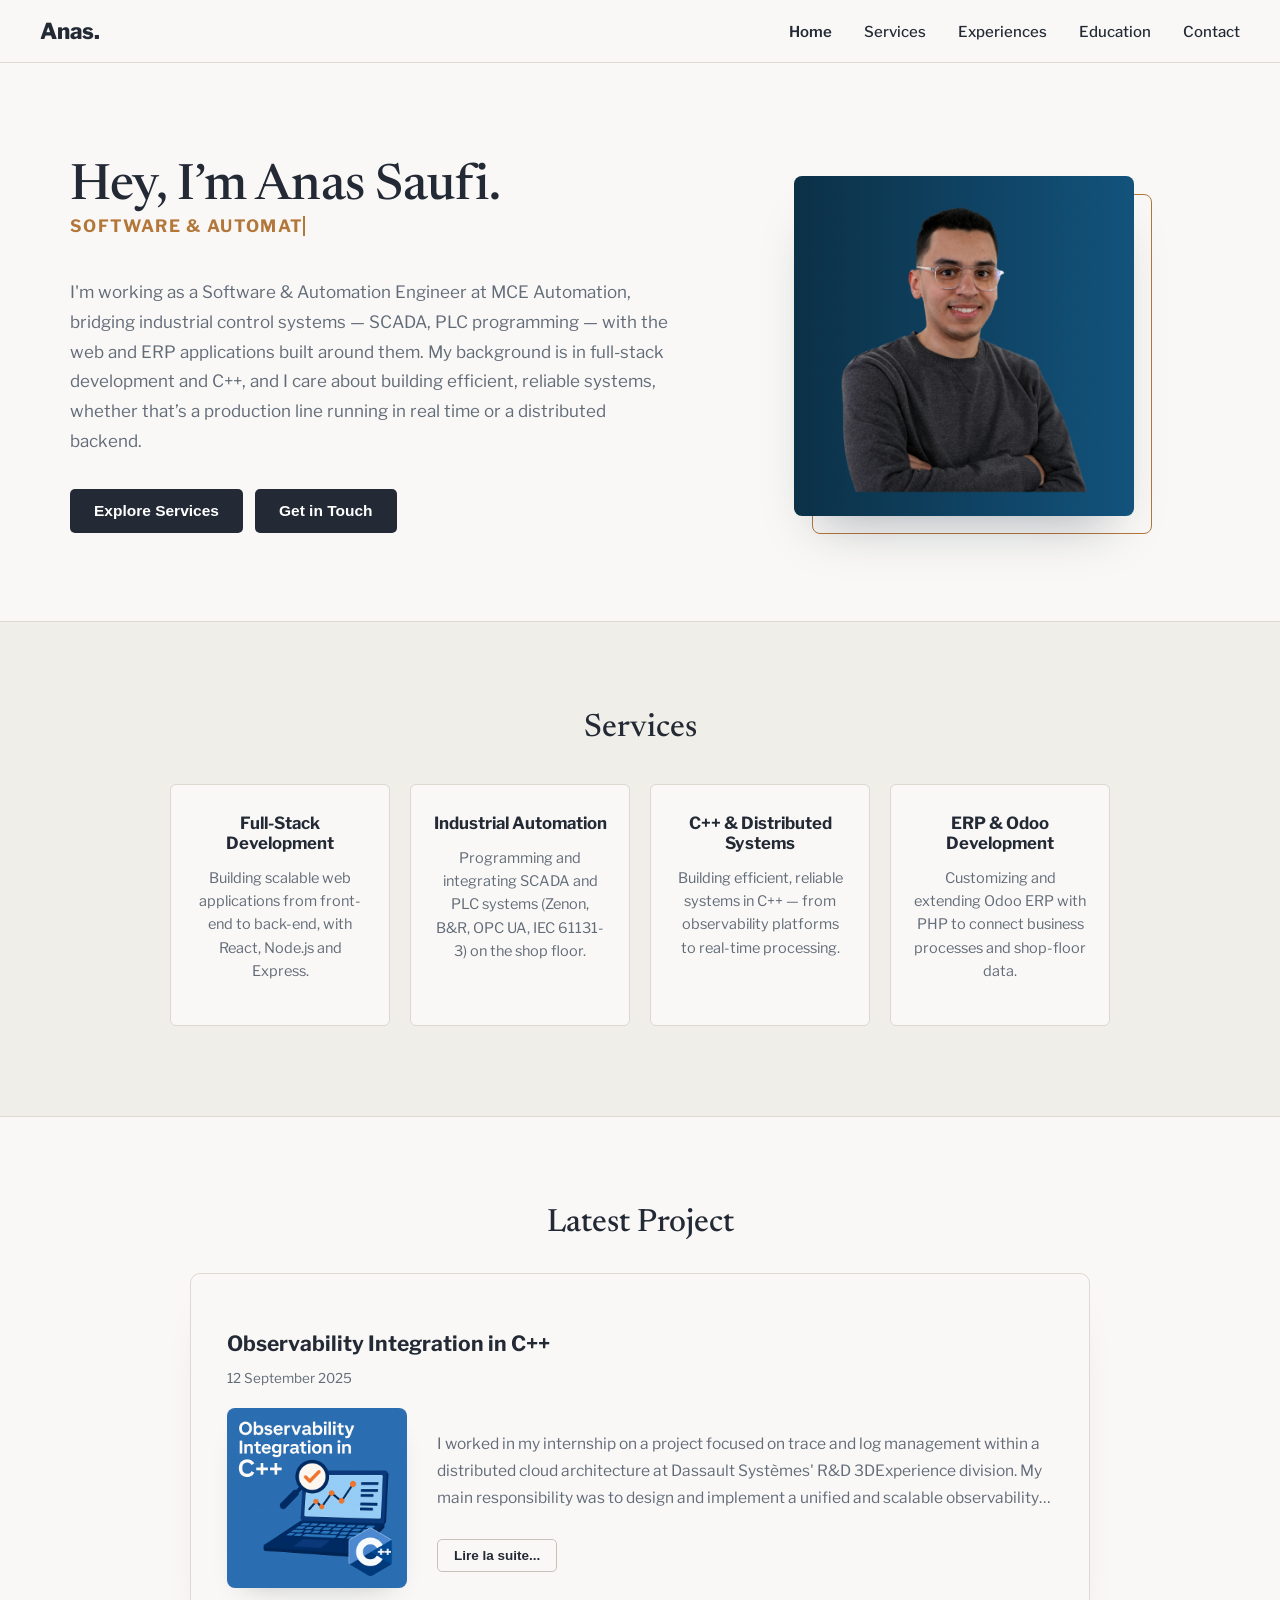
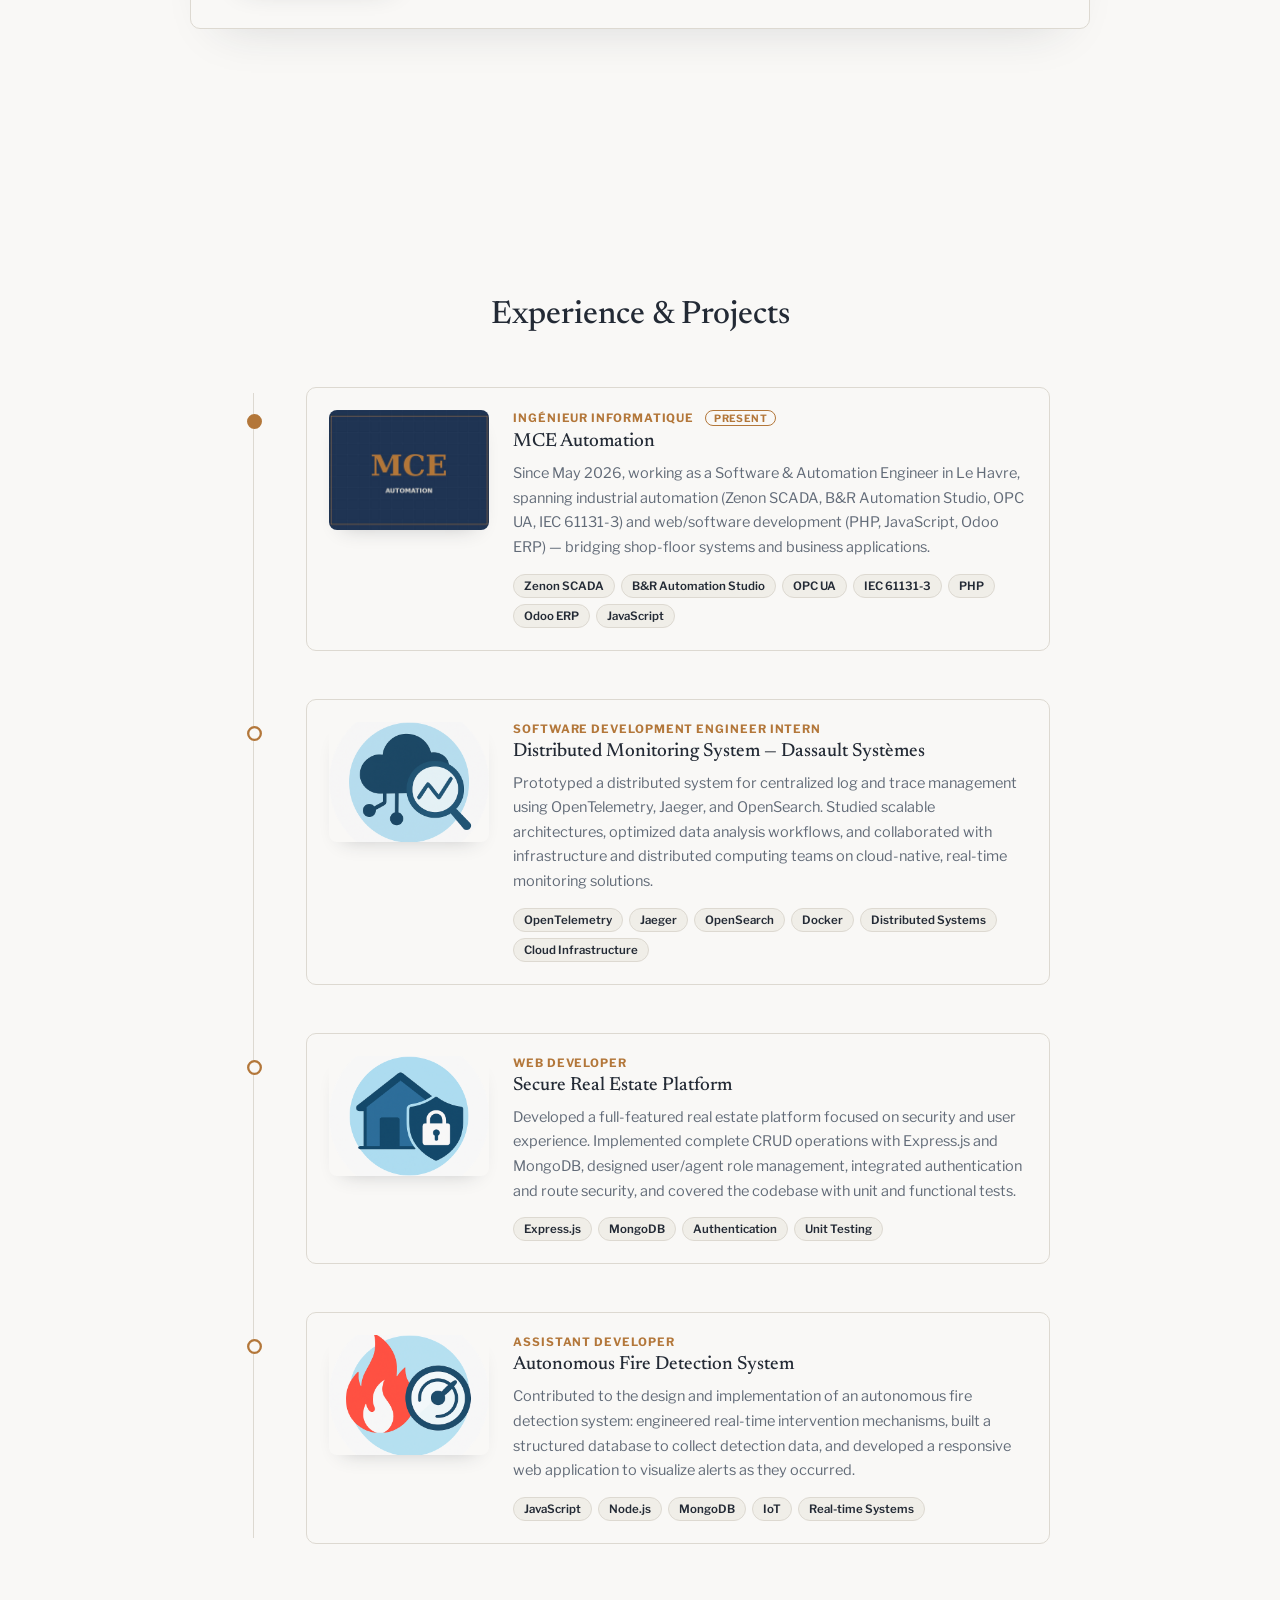
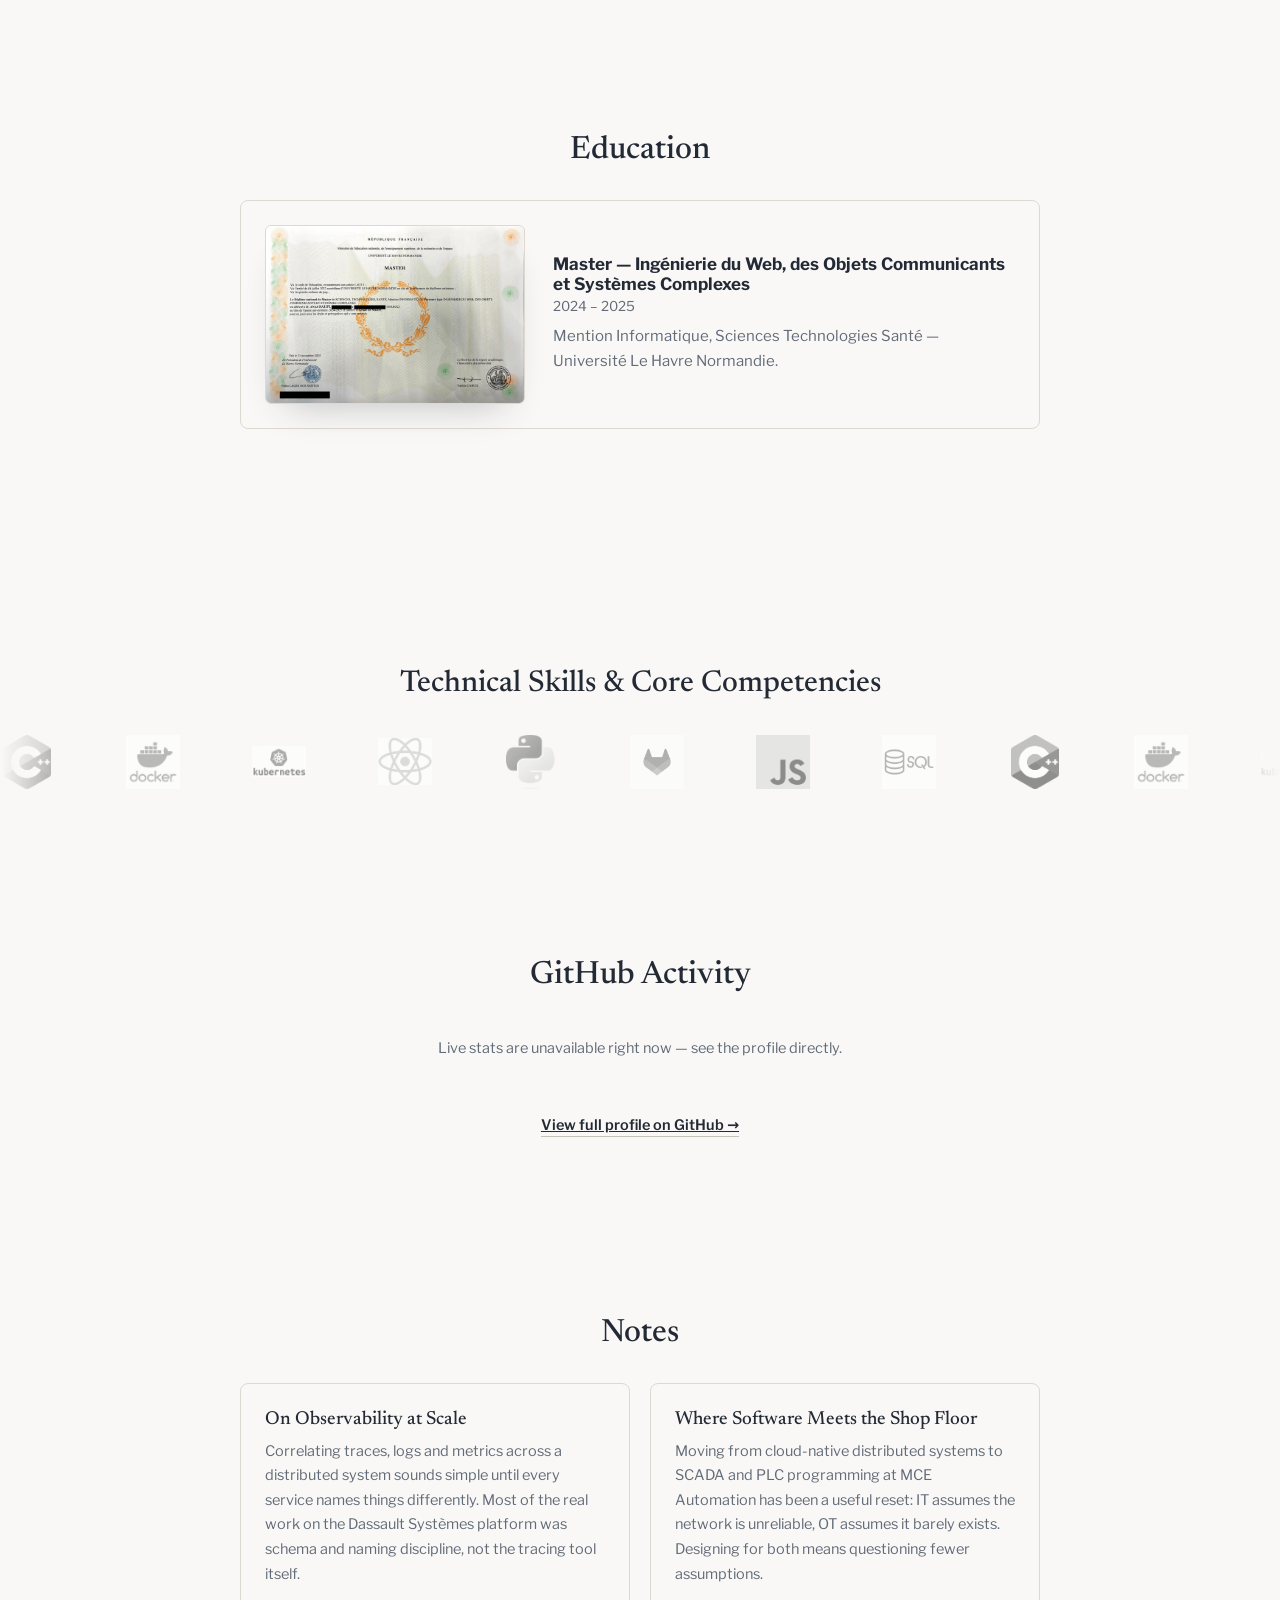
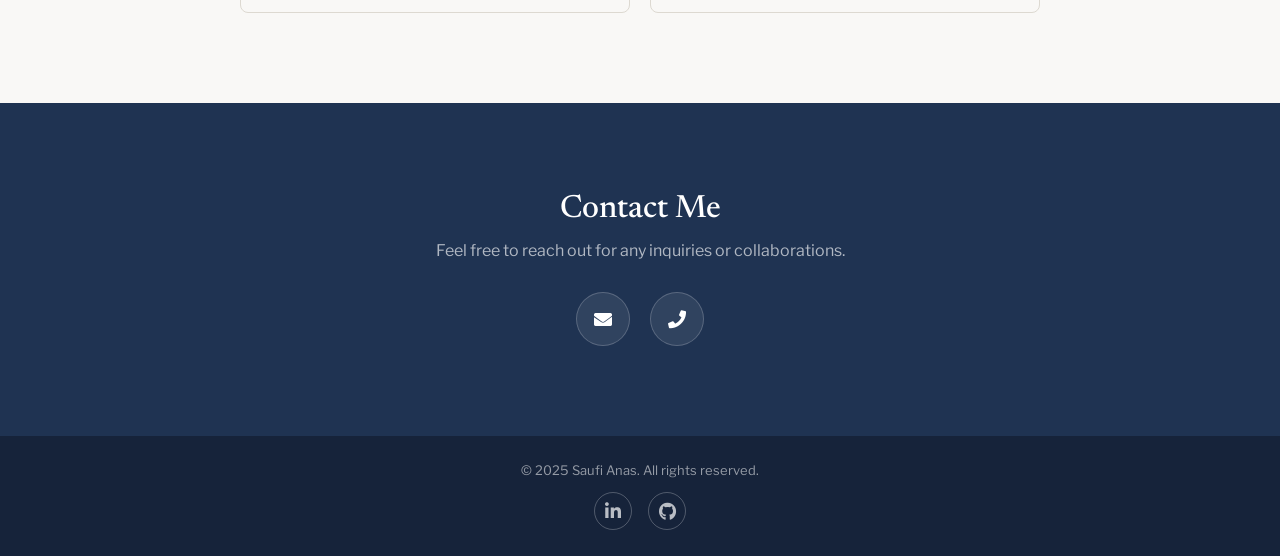
==== commit 32c760a2: "mise à jour portfolio" ====
--- a/index.html
+++ b/index.html
@@ -6,7 +6,7 @@
     <meta name="description" content="Anas SAUFI - Software engineer">
     <title>Anas Saufi - Better Hire Anas !</title>
     <link rel="stylesheet" href="https://cdnjs.cloudflare.com/ajax/libs/font-awesome/5.15.4/css/all.min.css">
-    <link href="https://fonts.googleapis.com/css2?family=Poppins:wght@400;700&display=swap" rel="stylesheet">
+    <link href="https://fonts.googleapis.com/css2?family=Newsreader:ital,wght@0,400;0,500;0,600;1,400;1,500&family=Libre+Franklin:wght@400;500;600;700;800&display=swap" rel="stylesheet">
        <link rel="icon" href="Image/logo.png" type="image/png">
 
 
@@ -24,8 +24,9 @@
                 <li><a href="#home">Home</a></li>
                 <li><a href="#services">Services</a></li>
                 <li><a href="#projects">Experiences</a></li>
+                <li><a href="#education">Education</a></li>
                 <li><a href="#contact">Contact</a></li>
-                <li class="dropdown">
+                <li class="dropdown" id="cvMenuItem">
                      <a style="cursor: pointer;">Curriculum Vitae</a>
                         <ul class="dropdown-menu">
                          <li><a href="#" onclick="navigateToCV('fr')">French</a></li>
@@ -36,24 +37,25 @@
             </ul>
         </nav>
     </header>
-    <div class="cookie-banner" id="cookieBanner">
+    <!--<div class="cookie-banner" id="cookieBanner">
     <div class="cookie-banner-content">
         <h4>Why do we use cookies?</h4>
         <p>They help us ensure the proper functioning of the site and monitor the audience of our websites.</p>
-        <small>Consent certified by <strong>ExpertKick</strong>.</small>
+        
     </div>
     <div class="cookie-banner-buttons">
         <button class="btn-close" onclick="closeBanner()">Close</button>
         <button class="btn-accept" onclick="acceptCookies()">Accept</button>
     </div>
+-->
 </div>
     <section id="home" class="hero">
         <div class="content">
-            <h1>Hey ! I am SAUFI Anas</h1>
+            <h1>Hey, I&rsquo;m Anas Saufi.</h1>
             <div class="write">
             <h2 class="writing-effect"></h2>
                 </div>
-            <p>I’m passionate about software engineering, from backend systems in C++ to full-stack web development with React and Node.js. With a strong interest in distributed systems and real-time data solutions, I aim to design efficient, scalable platforms that meet today’s technical challenges.</p>
+            <p>I'm working as a Software &amp; Automation Engineer at MCE Automation, bridging industrial control systems &mdash; SCADA, PLC programming &mdash; with the web and ERP applications built around them. My background is in full-stack development and C++, and I care about building efficient, reliable systems, whether that&rsquo;s a production line running in real time or a distributed backend.</p>
             <div class="buttons">
                 <button onclick="window.location.href='#services'">Explore Services</button>
                 <button onclick="window.location.href='#contact'">Get in Touch</button>
@@ -70,19 +72,19 @@
             
             <div class="service">
                 <h3>Full-Stack Development</h3>
-                <p>Building scalable web applications from front-end to back-end.</p>
+                <p>Building scalable web applications from front-end to back-end, with React, Node.js and Express.</p>
             </div>
             <div class="service">
-                <h3>C++ Development</h3>
-                <p>Building robust and scalable applications using C++.</p>
+                <h3>Industrial Automation</h3>
+                <p>Programming and integrating SCADA and PLC systems (Zenon, B&amp;R, OPC UA, IEC 61131-3) on the shop floor.</p>
             </div>
             <div class="service">
-                <h3>AI Solutions</h3>
-                <p>Implementing AI and machine learning models to solve complex problems.</p>
+                <h3>C&#43;&#43; &amp; Distributed Systems</h3>
+                <p>Building efficient, reliable systems in C&#43;&#43; &mdash; from observability platforms to real-time processing.</p>
             </div>
             <div class="service">
-                <h3>UI Design</h3>
-                <p>Crafting intuitive and visually appealing user interfaces, leveraging top-notch design skills to enhance user experience.</p>
+                <h3>ERP &amp; Odoo Development</h3>
+                <p>Customizing and extending Odoo ERP with PHP to connect business processes and shop-floor data.</p>
             </div>
         </div>
     </section>
@@ -116,109 +118,145 @@
 
 
 <section id="projects" class="projects">
-    <h2>Experiences & Projects</h2>
-   <div class="content-width">
-<div class="slideshow"  >
-    <!-- Slideshow Items -->
-    <div class="controls">
-      <ul>
-        <li class="control" data-index="0"></li>
-        <li class="control" data-index="1"></li>
-        <li class="control" data-index="2"></li>
-         
-      </ul>
-    </div>
-<div class="slideshow-items">
-      <div class="item"  id="project1">
-        <div class="item-image-container">
-          <img class="item-image" src="image/um6p-titre.png" />
-        </div>
-        <div class="item-description">
-          <span class="vertical-part">
-            <b class="item-text-header">Assistant Developer – Autonomous Fire Detection System</b>
-          </span>
-            <span class="vertical-part">
-              <b>As an Assistant Developer, I contributed to the design and implementation of an autonomous fire detection system. My role involved engineering real-time intervention mechanisms, building a structured database to collect detection data, and developing a responsive web application to visualize alerts as they occurred. This project combined embedded systems with full-stack development, reinforcing my ability to deliver real-world solutions that integrate software and hardware effectively.</b>
-          </span>
+    <h2 class="section-title">Experience &amp; Projects</h2>
+    <div class="timeline">
+
+      <div class="timeline-item timeline-current">
+        <div class="timeline-marker"></div>
+        <div class="timeline-card">
+          <img class="timeline-image" src="image/mce-automation.jpg" alt="MCE Automation">
+          <div class="timeline-body">
+            <span class="timeline-role">Ingénieur Informatique <span class="timeline-badge">Present</span></span>
+            <h3>MCE Automation</h3>
+            <p>Since May 2026, working as a Software &amp; Automation Engineer in Le Havre, spanning industrial automation (Zenon SCADA, B&amp;R Automation Studio, OPC UA, IEC 61131-3) and web/software development (PHP, JavaScript, Odoo ERP) — bridging shop-floor systems and business applications.</p>
+            <div class="timeline-tags">
+              <span>Zenon SCADA</span><span>B&amp;R Automation Studio</span><span>OPC UA</span><span>IEC 61131-3</span><span>PHP</span><span>Odoo ERP</span><span>JavaScript</span>
+            </div>
+          </div>
         </div>
       </div>
-      <div class="item" id="project2" >
-        <div class="item-image-container">
-          <img class="item-image" src="image/2-titre.png" />
-        </div>
-        <!-- Staggered Description Elements -->
-        <div class="item-description">
-          <span class="vertical-part">
-            <b class="item-text-header" > Web Developer – Secure Real Estate Platform</b>
-          </span>
-            <span class="vertical-part">
-                <b>During this internship, I developed a full-featured real estate platform with a focus on security and user experience. Using Express.js and MongoDB, I implemented complete CRUD operations and designed user and agent role management. I integrated authentication, session handling, and route security, ensuring the platform adhered to modern web standards. I also conducted unit and functional tests to maintain code reliability and system robustness. This experience strengthened my backend development skills and deepened my understanding of web application security.</b>
-            </span>
+
+      <div class="timeline-item">
+        <div class="timeline-marker"></div>
+        <div class="timeline-card">
+          <img class="timeline-image" src="image/ds-titre.png" alt="Distributed monitoring system">
+          <div class="timeline-body">
+            <span class="timeline-role">Software Development Engineer Intern</span>
+            <h3>Distributed Monitoring System — Dassault Systèmes</h3>
+            <p>Prototyped a distributed system for centralized log and trace management using OpenTelemetry, Jaeger, and OpenSearch. Studied scalable architectures, optimized data analysis workflows, and collaborated with infrastructure and distributed computing teams on cloud-native, real-time monitoring solutions.</p>
+            <div class="timeline-tags">
+              <span>OpenTelemetry</span><span>Jaeger</span><span>OpenSearch</span><span>Docker</span><span>Distributed Systems</span><span>Cloud Infrastructure</span>
+            </div>
+          </div>
         </div>
       </div>
-      <div class="item" id="project3" >
-        <div class="item-image-container">
-          <img class="item-image" src="image/ds-titre.png" />
-        </div>
-
-        <!-- Staggered Description Elements -->
-        <div class="item-description">
-          <span class="vertical-part">
-            <b class="item-text-header">Software Development Engineer Intern – Distributed Monitoring System</b>
-          </span>
-          <span class="vertical-part">
-            <b>Currently working as a Software Development Engineer Intern at Dassault Systèmes, where I am prototyping a distributed system for centralized log and trace management. I am leveraging technologies such as OpenTelemetry, Jaeger, and OpenSearch to design solutions that handle high-volume data flows efficiently. My responsibilities include studying scalable architectures, optimizing data analysis workflows, and collaborating closely with infrastructure and distributed computing teams. This internship is deepening my expertise in cloud-native systems and real-time monitoring solutions.</b>
-          </span>
+
+      <div class="timeline-item">
+        <div class="timeline-marker"></div>
+        <div class="timeline-card">
+          <img class="timeline-image" src="image/2-titre.png" alt="Secure real estate platform">
+          <div class="timeline-body">
+            <span class="timeline-role">Web Developer</span>
+            <h3>Secure Real Estate Platform</h3>
+            <p>Developed a full-featured real estate platform focused on security and user experience. Implemented complete CRUD operations with Express.js and MongoDB, designed user/agent role management, integrated authentication and route security, and covered the codebase with unit and functional tests.</p>
+            <div class="timeline-tags">
+              <span>Express.js</span><span>MongoDB</span><span>Authentication</span><span>Unit Testing</span>
+            </div>
+          </div>
         </div>
       </div>
 
-    
-    
-
-  </div>
-</div>
+      <div class="timeline-item">
+        <div class="timeline-marker"></div>
+        <div class="timeline-card">
+          <img class="timeline-image" src="image/um6p-titre.png" alt="Autonomous fire detection system">
+          <div class="timeline-body">
+            <span class="timeline-role">Assistant Developer</span>
+            <h3>Autonomous Fire Detection System</h3>
+            <p>Contributed to the design and implementation of an autonomous fire detection system: engineered real-time intervention mechanisms, built a structured database to collect detection data, and developed a responsive web application to visualize alerts as they occurred.</p>
+            <div class="timeline-tags">
+              <span>JavaScript</span><span>Node.js</span><span>MongoDB</span><span>IoT</span><span>Real-time Systems</span>
+            </div>
+          </div>
+        </div>
+      </div>
+
+    </div>
+</section>
+
+<section id="education" class="education">
+    <h2 class="section-title">Education</h2>
+    <div class="education-container">
+        <div class="education-item">
+            <img class="education-diploma" src="image/diploma.jpg" alt="Master's diploma, Université Le Havre Normandie" loading="lazy">
+            <div class="education-text">
+                <div class="education-degree">Master &mdash; Ingénierie du Web, des Objets Communicants et Systèmes Complexes</div>
+                <div class="education-date">2024 &ndash; 2025</div>
+                <p>Mention Informatique, Sciences Technologies Santé &mdash; Université Le Havre Normandie.</p>
+            </div>
+        </div>
+    </div>
 </section>
 
 <section id="skills" class="skills-section">
     <h2 class="section-title">Technical Skills & Core Competencies</h2>
     <div class="skills-container">
         <div class="skills-marquee">
-
-            <div class="skill-item">
-                <img src="image/c++.png" alt="c">
-            </div>
-            <div class="skill-item">
-                <img src="image/docker.png" alt="Docker">
-            </div>
-            <div class="skill-item">
-                <img src="image/Kube.png" alt="Kubernetes">
-            </div>
-            <div class="skill-item">
-                <img src="image/react.png" alt="Jira">
-            </div>
-            <div class="skill-item">
-                <img src="image/Python.png" alt="Python">
-            </div>
-            <div class="skill-item">
-                <img src="image/gitlab.png" alt="Gitlab">
-            </div>
-           
-            <div class="skill-item">
-                <img src="image/js.png" alt="JavaScript">
-            </div>
-            <div class="skill-item">
-                <img src="image/sql.png" alt="SQL">
-            </div>
-            
-            
-            
-            
-            <!-- Add more skill items as needed -->
-        </div>
-    </div>
-</section>
-
-
+            <div class="skill-item"><img src="image/c++.png" alt="C++"></div>
+            <div class="skill-item"><img src="image/docker.png" alt="Docker"></div>
+            <div class="skill-item"><img src="image/Kube.png" alt="Kubernetes"></div>
+            <div class="skill-item"><img src="image/react.png" alt="React"></div>
+            <div class="skill-item"><img src="image/Python.png" alt="Python"></div>
+            <div class="skill-item"><img src="image/gitlab.png" alt="GitLab"></div>
+            <div class="skill-item"><img src="image/js.png" alt="JavaScript"></div>
+            <div class="skill-item"><img src="image/sql.png" alt="SQL"></div>
+            <div class="skill-item" aria-hidden="true"><img src="image/c++.png" alt=""></div>
+            <div class="skill-item" aria-hidden="true"><img src="image/docker.png" alt=""></div>
+            <div class="skill-item" aria-hidden="true"><img src="image/Kube.png" alt=""></div>
+            <div class="skill-item" aria-hidden="true"><img src="image/react.png" alt=""></div>
+            <div class="skill-item" aria-hidden="true"><img src="image/Python.png" alt=""></div>
+            <div class="skill-item" aria-hidden="true"><img src="image/gitlab.png" alt=""></div>
+            <div class="skill-item" aria-hidden="true"><img src="image/js.png" alt=""></div>
+            <div class="skill-item" aria-hidden="true"><img src="image/sql.png" alt=""></div>
+        </div>
+    </div>
+</section>
+
+
+
+<section id="github-activity" class="github-activity">
+    <h2 class="section-title">GitHub Activity</h2>
+    <div class="github-stats" id="githubStats">
+        <div class="github-stat-tile">
+            <span class="github-stat-value" data-stat="repos">&mdash;</span>
+            <span class="github-stat-label">Public repos</span>
+        </div>
+        <div class="github-stat-tile">
+            <span class="github-stat-value" data-stat="followers">&mdash;</span>
+            <span class="github-stat-label">Followers</span>
+        </div>
+        <div class="github-stat-tile">
+            <span class="github-stat-value" data-stat="since">&mdash;</span>
+            <span class="github-stat-label">On GitHub since</span>
+        </div>
+    </div>
+    <div class="github-languages" id="githubLanguages"></div>
+    <a class="github-profile-link" href="https://github.com/asaufi" target="_blank" rel="noopener">View full profile on GitHub &rarr;</a>
+</section>
+
+<section id="notes" class="notes">
+    <h2 class="section-title">Notes</h2>
+    <div class="notes-container">
+        <div class="note-card">
+            <h3>On Observability at Scale</h3>
+            <p>Correlating traces, logs and metrics across a distributed system sounds simple until every service names things differently. Most of the real work on the Dassault Systèmes platform was schema and naming discipline, not the tracing tool itself.</p>
+        </div>
+        <div class="note-card">
+            <h3>Where Software Meets the Shop Floor</h3>
+            <p>Moving from cloud-native distributed systems to SCADA and PLC programming at MCE Automation has been a useful reset: IT assumes the network is unreliable, OT assumes it barely exists. Designing for both means questioning fewer assumptions.</p>
+        </div>
+    </div>
+</section>
 
     <section id="contact" class="contact">
         <h2>Contact Me</h2>
@@ -278,18 +316,6 @@
     </div>
 </div>
 
-
-<!-- Modal Template -->
-<div id="itemModal" class="modal">
-  <div class="modal-content">
-    <span class="close" onclick="closeModal1()">&times;</span>
-    <h2 id="modalTitle"></h2>
-    <img class="modalimagepro" id="modalImage" src="" alt="Project Image">
-
-    <p id="modalDescription"></p>
-      <p class="skills" id="modalSkills"></p>
-  </div>
-</div>
    <footer>
     <p>&copy; 2025 Saufi Anas. All rights reserved.</p>
     <div class="social-media">
--- a/style.css
+++ b/style.css
@@ -1,1347 +1,887 @@
+/* ============================================================
+   Anas Saufi — Portfolio
+   Style refresh: "corporate sobre" — navy / gray / white with a
+   restrained bronze accent, editorial serif + grotesk pairing.
+   Structure/classes below are unchanged from the previous stylesheet
+   so script.js keeps working as-is; only the visual language changed.
+   ============================================================ */
+
 :root {
-    --primary-color: #4fe0e9; /* Light teal color */
-    --secondary-color: #37c7d3; /* Darker teal color */
-    --background-color: #060b0c; /* Dark background color */
-    --modal-background-color: #0b1120; /* Modal background color */
-    --text-color: #ffffff; /* White text color */
-}
+    --ink: #232a35;            /* primary text, near-black navy */
+    --muted: #626b78;          /* secondary text, gray */
+    --navy: #1f3352;           /* deep navy — contact band */
+    --navy-2: #16233a;         /* darkest navy — footer */
+    --paper: #f9f8f6;          /* main light background */
+    --surface: #f0eee8;        /* alternating section surface */
+    --border: #ddd9d1;         /* neutral border */
+    --border-strong: #c7c2b8;
+    --accent: #b3773a;         /* bronze accent */
+    --accent-dark: #8a5c2b;    /* bronze, hover/darker */
+    --white: #ffffff;
+
+    /* Back-compat aliases (referenced by a couple of legacy rules) */
+    --primary-color: var(--accent);
+    --secondary-color: var(--accent-dark);
+    --background-color: var(--paper);
+    --modal-background-color: var(--white);
+    --text-color: var(--ink);
+}
+
+* , *::before, *::after { box-sizing: border-box; }
+
+html, body { overflow-x: hidden; }
+
+body {
+    margin: 0;
+    font-family: 'Libre Franklin', system-ui, sans-serif;
+    background-color: var(--paper);
+    color: var(--ink);
+    scroll-behavior: smooth;
+    -webkit-font-smoothing: antialiased;
+}
+
+h1, h2, h3 { font-family: 'Newsreader', Georgia, serif; font-weight: 500; margin: 0; }
+
+a { color: inherit; }
+
 #projectText {
   overflow: hidden;
   display: -webkit-box;
-  -webkit-line-clamp: 3;  /* nombre de lignes visibles */
+  -webkit-line-clamp: 3;
   -webkit-box-orient: vertical;
 }
-
-#projectText.expanded {
-  -webkit-line-clamp: unset;
-}
-
-        body {
-            margin: 0;
-            font-family: 'Poppins', sans-serif;
-            background-color: #060b0c;
-            color: #fff;
-            scroll-behavior: smooth;
-        }
-
-
-        header {
-            padding: 20px;
-            display: flex;
-            justify-content: space-between;
-            align-items: center;
-            background-color: #0b1120;
-            box-shadow: 0 2px 4px rgba(0, 0, 0, 0.1);
-            position: sticky;
-            top: 0;
-            z-index: 1000;
-        }
-
-        .logo {
-            padding-left: 30px;
-            font-size: 24px;
-            font-weight: bold;
-            color: #ffffff;
-        }
-
-        nav {
-            margin-left: auto;
-            padding-right: 30px;
-        }
-
-        nav ul {
-            list-style-type: none;
-            margin: 0;
-            padding: 0;
-            display: flex;
-            gap: 20px;
-        }
-
-        nav ul li a {
-            color: #fff;
-            text-decoration: none;
-            font-size: 18px;
-            transition: color 0.3s;
-        }
-
-        nav ul li a:hover {
-            color: #37c7d3;
-        }
-            .item-text-header{
-               color: #37c7d3;
-            }
-        nav ul li:first-child a {
-            color: #4fe0e9;
-        }
-
-        writing-effect {
+#projectText.expanded { -webkit-line-clamp: unset; }
+
+/* ---------------------------------------------------------------
+   Header / nav
+   --------------------------------------------------------------- */
+header {
+    padding: 18px 0;
+    display: flex;
+    justify-content: space-between;
+    align-items: center;
+    background-color: rgba(249, 248, 246, 0.92);
+    backdrop-filter: blur(10px);
+    border-bottom: 1px solid var(--border);
+    position: sticky;
+    top: 0;
+    z-index: 1000;
+}
+
+.logo {
+    padding-left: 40px;
+    font-family: 'Libre Franklin', sans-serif;
+    font-size: 22px;
+    font-weight: 800;
+    letter-spacing: -0.01em;
+    color: var(--ink);
+}
+
+nav { margin-left: auto; padding-right: 40px; }
+
+nav ul {
+    list-style-type: none;
+    margin: 0;
+    padding: 0;
+    display: flex;
+    align-items: center;
+    gap: 32px;
+}
+
+nav ul li a {
+    color: var(--ink);
+    text-decoration: none;
+    font-size: 15px;
+    font-weight: 500;
+    transition: color 0.25s ease;
+}
+nav ul li a:hover { color: var(--accent); }
+nav ul li:first-child a { color: var(--ink); font-weight: 600; }
+
+.item-text-header { color: var(--accent); }
+
+.menu-icon {
+    display: none;
+    cursor: pointer;
+    font-size: 22px;
+    color: var(--ink);
+    padding-right: 30px;
+}
+.menu-icon:hover { color: var(--accent); }
+
+/* Dropdown */
+.dropdown { position: relative; display: inline-block; }
+.dropdown-menu {
+    display: none;
+    position: absolute;
+    background-color: var(--white);
+    border: 1px solid var(--border);
+    box-shadow: 0 12px 24px -12px rgba(22, 35, 58, 0.18);
+    border-radius: 6px;
+    min-width: 150px;
+    z-index: 1000;
+    padding: 8px 0;
+}
+.dropdown-menu li { list-style: none; text-align: left; }
+.dropdown-menu li a {
+    display: block;
+    color: var(--ink);
+    text-decoration: none;
+    padding: 10px 18px;
+    font-size: 14.5px;
+    transition: background-color 0.2s ease, color 0.2s ease;
+}
+.dropdown-menu li a:hover { background-color: var(--surface); color: var(--accent); }
+.dropdown:hover .dropdown-menu { display: block; }
+
+/* ---------------------------------------------------------------
+   Cookie banner
+   --------------------------------------------------------------- */
+.cookie-banner {
+    position: fixed;
+    bottom: 16px;
+    left: 16px;
+    width: 420px;
+    max-width: calc(100% - 32px);
+    background-color: var(--navy-2);
+    color: var(--white);
+    box-shadow: 0 20px 40px -20px rgba(15, 20, 32, 0.5);
+    border-radius: 10px;
+    z-index: 9999;
+    padding: 20px;
+    display: flex;
+    justify-content: space-between;
+    align-items: center;
+    gap: 16px;
+    font-family: 'Libre Franklin', sans-serif;
+}
+.cookie-banner-content { max-width: 100%; }
+.cookie-banner h4 { font-family: 'Libre Franklin', sans-serif; margin: 0 0 8px; font-size: 1rem; font-weight: 700; }
+.cookie-banner p { margin: 0; font-size: 0.85rem; color: rgba(255,255,255,0.65); line-height: 1.5; }
+.cookie-banner small { color: rgba(255,255,255,0.45); }
+.cookie-banner-logo { display: none; }
+.cookie-banner-buttons { display: flex; flex-direction: column; gap: 8px; flex-shrink: 0; }
+.cookie-banner-buttons button {
+    border: none;
+    padding: 9px 18px;
+    font-size: 0.85rem;
+    font-weight: 600;
+    cursor: pointer;
+    border-radius: 5px;
+    transition: opacity 0.2s ease, transform 0.2s ease;
+}
+.btn-accept { background-color: var(--accent); color: var(--white); }
+.btn-close { background-color: transparent; color: rgba(255,255,255,0.6); border: 1px solid rgba(255,255,255,0.25) !important; }
+.cookie-banner-buttons button:hover { opacity: 0.85; }
+
+/* ---------------------------------------------------------------
+   Hero
+   --------------------------------------------------------------- */
+.hero {
+    display: flex;
+    justify-content: space-between;
+    align-items: center;
+    padding: 96px 70px 88px;
+    background-color: var(--paper);
+    gap: 48px;
+}
+.write { height: 40px; align-items: center; }
+.content { max-width: 600px; }
+
+.hero h1 { font-size: 50px; line-height: 1.14; letter-spacing: -0.01em; color: var(--ink); }
+
+.hero h2, .writing-effect {
+    font-family: 'Libre Franklin', sans-serif;
+    font-weight: 700;
+    font-size: 17px;
+    letter-spacing: 0.08em;
+    text-transform: uppercase;
+    color: var(--accent);
+}
+.writing-effect {
     display: inline-block;
-    border-right: 2px solid #4fe0e9; /* Cursor effect */
+    border-right: 2px solid var(--accent);
     white-space: nowrap;
     overflow: hidden;
-
-}
-
-.shop-item {
+}
+
+.hero p {
+    font-size: 17px;
+    color: var(--muted);
+    margin: 22px 0 32px;
+    line-height: 1.75;
+}
+
+.buttons { display: flex; gap: 12px; flex-wrap: wrap; }
+.buttons1 { gap: 20px; align-items: center; display: flex; justify-content: center; }
+
+.buttons button {
+    background-color: var(--ink);
+    color: var(--white);
+    font-weight: 600;
+    border: none;
+    padding: 13px 24px;
+    font-size: 15.5px;
+    margin-right: 0;
+    cursor: pointer;
+    border-radius: 5px;
+    transition: background-color 0.25s ease, transform 0.25s ease, box-shadow 0.25s ease;
+}
+.buttons button:hover {
+    background-color: var(--accent);
+    transform: translateY(-2px);
+    box-shadow: 0 14px 28px -16px rgba(179, 119, 58, 0.55);
+}
+
+.hero-image {
+    max-width: 340px;
+    margin: 0 auto;
+    display: flex;
+    justify-content: center;
+    align-items: center;
     position: relative;
-    list-style: none;
-}
-
-
-.shop-item .new-tag {
+}
+.hero-image::before {
+    content: '';
     position: absolute;
-    top: -5px;
-    right: -10px;
-    background: linear-gradient(45deg, #ff4d4d, #ff6600);
-    color: white;
-    font-size: 6px;
-    font-weight: bold;
-    padding: 3px 6px;
-    border-radius: 10px;
-    text-transform: uppercase;
-    box-shadow: 0 0 10px rgba(255, 69, 0, 0.8), 0 0 15px rgba(255, 69, 0, 0.5);
-    animation: glow 1.5s infinite ease-in-out;
-}
-
-/* Glowing animation */
-@keyframes glow {
-    0% {
-        box-shadow: 0 0 5px rgba(255, 69, 0, 0.5);
-    }
-    50% {
-        box-shadow: 0 0 15px rgba(255, 69, 0, 0.8);
-    }
-    100% {
-        box-shadow: 0 0 5px rgba(255, 69, 0, 0.5);
-    }
-}
-
-@keyframes typing {
-    from { width: 0; }
-    to { width: 100%; }
-}
-
-@keyframes blink-caret {
-    from, to { border-color: transparent; }
-    50% { border-color: #4fe0e9; }
-}
-
-
-        .hero {
-            display: flex;
-            justify-content: space-between;
-            align-items: center;
-                padding-left: 70px;
-    padding-right: 70px;
-            background-color: #060b0c;
-        }
-        .write{
-            height: 80px;
-            align-items: center;
-        }
-        .content {
-            max-width: 600px;
-        }
-
-        .hero h1 {
-            font-size: 48px;
-            margin: 0;
-        }
-
-        .hero h2 {
-            color: #4fe0e9;
-            font-size: 30px;
-
-        }
-
-        .hero p {
-            font-size: 18px;
-            margin: 20px 0;
-            line-height: 1.6;
-        }
-        .buttons {
-            display: flex;
-            gap: 5px;
-        }
-        .buttons1{
-            gap: 100px;
-            align-items: center;
-        }
-        .buttons button {
-            background-color: #4fe0e9;
-            color: #fff;
-            font-weight : 700;
-            border: none;
-            padding: 10px 20px;
-            font-size: 18px;
-            margin-right: 5px;
-            cursor: pointer;
-            border-radius: 5px;
-            transition: background-color 0.3s, transform 0.3s;
-        }
-
-        .buttons button:hover {
-            background-color: #37c7d3;
-            transform: scale(1.05);
-        }
-
-        .hero-image {
-    max-width: 500px; /* Ajuste pour un format carré si besoin */
-    margin: 50px auto 0 auto; /* centré horizontalement + espace au-dessus */
-    display: flex;
-    justify-content: center;
-    align-items: center;
-}
-
+    inset: 18px -18px -18px 18px;
+    border: 1.5px solid var(--accent);
+    border-radius: 8px;
+    z-index: 0;
+}
 .hero-image img {
+    position: relative;
+    z-index: 1;
     width: 100%;
     height: auto;
-    aspect-ratio: 1 / 1; /* Assure que l’image est carrée */
-    object-fit: cover; /* Découpe proprement si nécessaire */
-    border-radius: 50%; /* Rend l'image ronde */
-    filter: brightness(0.9);
-    transition: filter 0.3s, transform 0.3s;
-    animation: breathing1 4s infinite;
-}
-
-
-        @keyframes breathing1 {
-            0%, 100% {
-                filter: brightness(0.6);
-            }
-            50% {
-                filter: brightness(1);
-            }
-        }
-
-        .services {
-            padding: 50px;
-            background-color: #060b0c;
-            text-align: center;
-        }
-
-        .services h2 {
-            font-size: 36px;
-            margin-bottom: 40px;
-        }
-
-
-        .latest-project
-        h2 {
-            font-size: 36px;
-            margin-bottom: 40px;
-        }
-        .service-container {
-            display: flex;
-            justify-content: center;
-            flex-wrap: wrap;
-            gap: 20px;
-        }
-
-        .service {
-            background: #0b1120;
-            border-radius: 10px;
-            padding: 20px;
-            width: 200px;
-            box-shadow: 0 4px 8px rgba(0, 0, 0, 0.1);
-            transition: transform 0.3s;
-            text-align: center;
-        }
-
-        .service:hover {
-            transform: scale(1.05);
-        }
-
-        .service h3 {
-            font-size: 1.2em;
-            color: #4fe0e9;
-            margin-bottom: 10px;
-        }
-
-        .projects {
-            margin: 5%;
-            background-color: #060b0c;
-            padding-bottom: 8%;
-            text-align: center;
-        }
-
-        .projects h2 {
-            font-size: 36px;
-            margin-bottom: 40px;
-        }
-
-.content-width {
-  width: 86%;
-  height: 60vh;
-  margin: 0 auto;
-}
-
-.slideshow {
-  position: relative;
-  width: 100%;
-    height: 100%;
-       background-color:#0b1120 ;
-
-     padding-top: 5%;
+    aspect-ratio: 1 / 1;
+    object-fit: cover;
+    border-radius: 8px;
+    filter: none;
+    box-shadow: 0 30px 50px -26px rgba(22, 35, 58, 0.35);
+    transition: transform 0.3s ease;
+}
+.hero-image:hover img { transform: translateY(-3px); }
+
+/* ---------------------------------------------------------------
+   Services
+   --------------------------------------------------------------- */
+.services {
+    padding: 90px 50px;
+    background-color: var(--surface);
+    text-align: center;
+    border-top: 1px solid var(--border);
+    border-bottom: 1px solid var(--border);
+}
+.services h2 { font-size: 32px; margin-bottom: 40px; color: var(--ink); }
+
+.service-container {
+    display: flex;
+    justify-content: center;
+    flex-wrap: wrap;
+    gap: 20px;
+}
+.service {
+    background: var(--paper);
+    border: 1px solid var(--border);
+    border-radius: 6px;
+    padding: 28px 22px;
+    width: 220px;
+    box-shadow: none;
+    transition: transform 0.25s ease, box-shadow 0.25s ease, border-color 0.25s ease;
+    text-align: center;
+}
+.service:hover {
+    transform: translateY(-5px);
+    box-shadow: 0 20px 32px -20px rgba(35, 42, 53, 0.2);
+    border-color: var(--border-strong);
+}
+.service h3 {
+    font-family: 'Libre Franklin', sans-serif;
+    font-size: 1.05em;
+    font-weight: 700;
+    color: var(--ink);
+    margin-bottom: 10px;
+}
+.service p { color: var(--muted); font-size: 14.5px; line-height: 1.6; }
+
+/* ---------------------------------------------------------------
+   Latest project
+   --------------------------------------------------------------- */
+.section-title {
+    font-family: 'Newsreader', serif;
+    font-size: 32px;
+    font-weight: 500;
+    color: var(--ink);
+    text-align: center;
+    margin: 90px 0 34px;
+}
+
+.latest-project {
+    background-color: var(--paper);
+    border: 1px solid var(--border);
     border-radius: 10px;
-
-  display: flex;
-  flex-direction: column;
-  justify-content: space-between;
-}
-
-.slideshow-items {
-  position: relative;
-  width: 100%;
-  height: 100%
-}
-
-.item {
-  position: absolute;
-  width: 100%;
-  height: auto;
- cursor: pointer;
- display: flex;
-}
-
-.item-image-container {
-  position: relative;
-  width: 42%;
-      border-radius: 10px; /* Adjust the radius value as needed */
-
-}
-
-
-.item-image-container::before {
-  content: '';
-  position: relative;
+    padding: 36px;
+    margin: 0 auto 90px;
+    max-width: 900px;
+    box-shadow: 0 24px 48px -30px rgba(35, 42, 53, 0.18);
+}
+
+.project-header .project-name {
+    font-family: 'Libre Franklin', sans-serif;
+    font-size: 21px;
+    font-weight: 700;
+    color: var(--ink);
+    margin-bottom: 6px;
+}
+.project-header .project-date { font-size: 13.5px; color: var(--muted); }
+
+.project-info {
+    display: flex;
+    align-items: center;
+    justify-content: space-between;
+    margin-top: 22px;
+    gap: 20px;
+}
+.project-image img {
+    width: 180px;
+    height: 180px;
+    object-fit: cover;
+    border-radius: 8px;
+    box-shadow: 0 14px 28px -18px rgba(35, 42, 53, 0.3);
+}
+.project-description {
+    margin-left: 10px;
+    color: var(--muted);
+    font-size: 15.5px;
+    line-height: 1.75;
+    flex-grow: 1;
+    font-family: 'Libre Franklin', sans-serif;
+}
+.project-links { display: flex; gap: 15px; margin-top: 14px; }
+.project-links a {
+    text-decoration: none;
+    font-size: 17px;
+    display: flex;
+    align-items: center;
+    gap: 6px;
+    color: var(--ink);
+}
+.project-links a:hover, .github-link:hover, .docker-link:hover { color: var(--accent); }
+
+#toggleBtn {
+    background-color: transparent;
+    color: var(--ink);
+    border: 1px solid var(--border-strong);
+    padding: 8px 16px;
+    font-size: 13.5px;
+    font-weight: 600;
+    border-radius: 5px;
+    cursor: pointer;
+    margin-top: 12px;
+    transition: background-color 0.25s ease, border-color 0.25s ease, color 0.25s ease;
+}
+#toggleBtn:hover { background-color: var(--ink); border-color: var(--ink); color: var(--white); }
+
+/* ---------------------------------------------------------------
+   Projects / experience timeline
+   --------------------------------------------------------------- */
+.projects { padding: 90px 50px 100px; background-color: var(--paper); text-align: center; }
+
+.timeline { position: relative; max-width: 820px; margin: 56px auto 0; text-align: left; }
+.timeline::before {
+    content: '';
+    position: absolute;
+    left: 23px;
+    top: 6px;
+    bottom: 6px;
+    width: 1px;
+    background: var(--border);
+}
+
+.timeline-item {
+    position: relative;
+    display: flex;
+    gap: 28px;
+    margin-bottom: 48px;
+    opacity: 0;
+    transform: translateY(28px);
+    transition: opacity 0.7s cubic-bezier(.2,.7,.2,1), transform 0.7s cubic-bezier(.2,.7,.2,1);
+}
+.timeline-item:last-child { margin-bottom: 0; }
+.timeline-item.in-view { opacity: 1; transform: translateY(0); }
+
+.timeline-marker { flex: 0 0 auto; width: 48px; display: flex; justify-content: center; padding-top: 28px; position: relative; z-index: 1; }
+.timeline-marker::before {
+    content: '';
+    width: 13px;
+    height: 13px;
+    border-radius: 50%;
+    background: var(--paper);
+    border: 2px solid var(--border-strong);
+    display: block;
+    transition: border-color 0.4s ease, background-color 0.4s ease, transform 0.4s ease;
+}
+.timeline-item.in-view .timeline-marker::before { border-color: var(--accent); transform: scale(1.15); }
+.timeline-item.timeline-current .timeline-marker::before { background: var(--accent); border-color: var(--accent); }
+
+.timeline-card {
+    flex: 1;
+    min-width: 0;
+    display: flex;
+    gap: 24px;
+    background: var(--paper);
+    border: 1px solid var(--border);
+    border-radius: 10px;
+    padding: 22px;
+    transition: transform 0.3s ease, box-shadow 0.3s ease, border-color 0.3s ease;
+}
+.timeline-card:hover { transform: translateY(-3px); box-shadow: 0 20px 36px -24px rgba(35, 42, 53, 0.22); border-color: var(--border-strong); }
+
+.timeline-image { width: 160px; height: 120px; object-fit: cover; border-radius: 8px; flex-shrink: 0; box-shadow: 0 10px 20px -14px rgba(35, 42, 53, 0.3); }
+
+.timeline-body { flex: 1; min-width: 0; }
+.timeline-role {
+    display: block;
+    font-family: 'Libre Franklin', sans-serif;
+    font-weight: 700;
+    font-size: 11.5px;
+    letter-spacing: 0.08em;
+    text-transform: uppercase;
+    color: var(--accent);
+}
+.timeline-badge {
+    display: inline-block;
+    margin-left: 8px;
+    font-size: 10px;
+    font-weight: 700;
+    letter-spacing: 0.04em;
+    text-transform: uppercase;
+    color: var(--accent);
+    border: 1px solid var(--accent);
+    border-radius: 20px;
+    padding: 1px 8px;
+}
+.timeline-body h3 { font-family: 'Newsreader', serif; font-weight: 500; font-size: 19px; color: var(--ink); margin: 6px 0 10px; }
+.timeline-body p { color: var(--muted); font-size: 14.5px; line-height: 1.7; margin: 0 0 14px; }
+.timeline-tags { display: flex; flex-wrap: wrap; gap: 6px; }
+.timeline-tags span {
+    font-size: 11.5px;
+    font-weight: 600;
+    color: var(--ink);
+    background: var(--surface);
+    border: 1px solid var(--border);
+    border-radius: 14px;
+    padding: 4px 10px;
+}
+
+/* ---------------------------------------------------------------
+   Skills marquee
+   --------------------------------------------------------------- */
+.skills-section {
+    padding: 60px 0 80px;
+    text-align: center;
+    position: relative;
+    overflow: hidden;
+}
+.skills-section h2 {
+    font-family: 'Newsreader', serif;
+    font-size: 30px;
+    font-weight: 500;
+    color: var(--ink);
+    margin-bottom: 36px;
+}
+
+.skills-container {
+    position: relative;
+    overflow: hidden;
+    width: 100%;
+    -webkit-mask-image: linear-gradient(90deg, transparent, black 6%, black 94%, transparent);
+    mask-image: linear-gradient(90deg, transparent, black 6%, black 94%, transparent);
+}
+
+.skills-marquee {
+    display: flex;
+    align-items: center;
+    gap: 72px;
+    width: max-content;
+    animation: moveLeft 16s linear infinite;
+}
+.skills-marquee:hover { animation-play-state: paused; }
+
+.skills-section .skill-item {
+    display: inline-flex;
+    flex-direction: column;
+    align-items: center;
+    flex-shrink: 0;
+    gap: 10px;
+    animation: none;
+}
+.skills-section .skill-item img {
+    width: 54px;
+    height: 54px;
+    object-fit: contain;
+    margin-bottom: 0;
+    border-radius: 0;
+    box-shadow: none;
+    filter: grayscale(1);
+    opacity: 0.55;
+    transition: filter 0.3s ease, opacity 0.3s ease;
+}
+.skills-section .skill-item:hover img { filter: grayscale(0); opacity: 1; }
+.skills-section .skill-item p {
+    font-family: 'Libre Franklin', sans-serif;
+    font-size: 12px;
+    letter-spacing: 0.05em;
+    color: var(--muted);
+    font-weight: 600;
+}
+
+@keyframes moveLeft {
+    0% { transform: translateX(0); }
+    100% { transform: translateX(-50%); }
+}
+
+
+/* ---------------------------------------------------------------
+   Contact
+   --------------------------------------------------------------- */
+.contact {
+    padding: 90px 50px;
+    background-color: var(--navy);
+    color: var(--white);
+    text-align: center;
+}
+.contact h2 { font-family: 'Newsreader', serif; font-size: 32px; font-weight: 500; margin-bottom: 16px; color: var(--white); }
+.contact p { font-size: 16px; margin-bottom: 32px; color: rgba(255,255,255,0.65); }
+.contact button {
+    background-color: rgba(255,255,255,0.08);
+    border: 1px solid rgba(255,255,255,0.2);
+    color: var(--white);
+    padding: 15px;
+    font-size: 18px;
+    cursor: pointer;
+    border-radius: 50%;
+    width: 54px;
+    height: 54px;
+    display: inline-flex;
+    align-items: center;
+    justify-content: center;
+    transition: background-color 0.25s ease, border-color 0.25s ease, transform 0.25s ease;
+}
+.contact button:hover {
+    background-color: var(--accent);
+    border-color: var(--accent);
+    transform: translateY(-3px);
+}
+
+/* ---------------------------------------------------------------
+   Footer
+   --------------------------------------------------------------- */
+footer {
+    background-color: var(--navy-2);
+    padding: 26px 20px;
+    text-align: center;
+}
+footer p { margin: 0; font-size: 13px; color: rgba(255,255,255,0.55); }
+
+.social-media { display: flex; justify-content: center; gap: 16px; margin-top: 14px; }
+.social-media a {
+    color: rgba(255,255,255,0.7);
+    font-size: 18px;
+    width: 38px;
+    height: 38px;
+    display: flex;
+    justify-content: center;
+    align-items: center;
+    border-radius: 50%;
+    border: 1px solid rgba(255,255,255,0.25);
+    text-decoration: none;
+    transition: background-color 0.25s ease, color 0.25s ease, border-color 0.25s ease;
+}
+.social-media a:hover { background-color: var(--accent); border-color: var(--accent); color: var(--white); }
+
+.scroll-up {
+    position: fixed;
+    bottom: 24px;
+    right: 24px;
+    background-color: var(--ink);
+    color: var(--white);
+    border: none;
+    width: 44px;
+    height: 44px;
+    font-size: 18px;
+    cursor: pointer;
+    border-radius: 50%;
+    box-shadow: 0 10px 24px -12px rgba(35, 42, 53, 0.45);
+    display: none;
+    z-index: 1000;
+    transition: background-color 0.25s ease, transform 0.25s ease;
+}
+.scroll-up:hover { background-color: var(--accent); transform: translateY(-3px); }
+
+/* ---------------------------------------------------------------
+   Modals (contact form + project detail)
+   --------------------------------------------------------------- */
+.modal {
+    display: none;
+    position: fixed;
+    z-index: 1000;
+    left: 0; top: 0;
+    width: 100%; height: 100%;
+    overflow: auto;
+    background-color: rgba(22, 27, 35, 0.55);
+    backdrop-filter: blur(6px);
+    justify-content: center;
+    align-items: center;
+}
+.modal-content {
+    background-color: var(--paper);
+    border: 1px solid var(--border);
+    padding: 40px;
+    width: 90%;
+    max-width: 600px;
+    border-radius: 10px;
+    box-shadow: 0 30px 60px -20px rgba(15, 20, 32, 0.35);
+    color: var(--ink);
+    position: relative;
+    max-height: 90vh;
+    overflow-y: auto;
+    box-sizing: border-box;
+}
+.modal-content h2 {
+    font-family: 'Newsreader', serif;
+    font-size: 28px;
+    font-weight: 500;
+    text-align: center;
+    margin-bottom: 28px;
+    color: var(--ink);
+}
+.input-group { margin-bottom: 18px; display: flex; flex-direction: column; }
+.input-group label { font-size: 13.5px; font-weight: 600; margin-bottom: 6px; color: var(--ink); }
+.required { color: var(--accent); }
+.input-icon { position: relative; }
+.input-icon input, .input-icon textarea, #subject, textarea {
+    width: 100%;
+    padding: 13px 15px;
+    font-size: 15px;
+    font-family: 'Libre Franklin', sans-serif;
+    border: 1px solid var(--border-strong);
+    border-radius: 5px;
+    background-color: var(--white);
+    color: var(--ink);
+    transition: border-color 0.25s ease, box-shadow 0.25s ease;
+    box-sizing: border-box;
+}
+.input-icon input:focus, .input-icon textarea:focus, #subject:focus, textarea:focus {
+    outline: none;
+    border-color: var(--accent);
+    box-shadow: 0 0 0 3px rgba(179, 119, 58, 0.15);
+}
+.input-icon input:hover, .input-icon textarea:hover, #subject:hover, textarea:hover { border-color: var(--ink); }
+.input-icon i { position: absolute; right: 15px; top: 50%; transform: translateY(-50%); color: var(--muted); font-size: 16px; }
+textarea { min-height: 120px; resize: none; }
+
+.modal-content button[type="submit"] {
+    background-color: var(--ink);
+    color: var(--white);
+    border: none;
+    padding: 15px 30px;
+    font-size: 16px;
+    font-weight: 700;
+    cursor: pointer;
+    border-radius: 5px;
+    width: 100%;
+    transition: background-color 0.25s ease, transform 0.25s ease;
+    margin-top: 10px;
+}
+.modal-content button[type="submit"]:hover { background-color: var(--accent); transform: translateY(-2px); }
+
+.close {
+    color: var(--muted);
+    font-size: 26px;
+    font-weight: 400;
+    position: sticky;
     top: 0;
-  left: 0;
-  width: 100%;
-  height: 100%;
-  opacity: 0;
-  z-index: 1;
-}
-
-.item-image {
-  position: relative;
-  width: 80%;
-    padding-left: 4%;
-
-  opacity: 0;
-  display: block;
-  /* transition: property name | duration | timing-function | delay  */
-  transition: opacity .3s ease-out .45s;
-}
-
-.item.active .item-image {
-  opacity: 1;
-}
-
-.item.active .item-image-container::before {
-  opacity: .8;
-}
-
-.item-description {
-  right: 0;
-  width: 50%;
-  padding-right: 4%;
-  line-height: 1.8;
-    text-align: left; /* Ensures text starts from the left */
-
-}
-
-/* Staggered Vertical Items ------------------------------------------------------*/
-.item-header {
-  position: absolute;
-  top: 150px;
-  left: -1.8%;
-  z-index: 100;
-}
-
-.item-header .vertical-part {
-  margin: 0 -4px;
-  font-size: 2vw;
-  color: #ffffff;
-}
-
-.vertical-part {
-  overflow: hidden;
-  display: inline-block;
-}
-
-.vertical-part b {
-  display: inline-block;
-  transform: translateY(100%);
-}
-
-.item-header .vertical-part b {
-  transition: .5s;
-}
-
-.item-description .vertical-part b {
-  transition: .21s;
-}
-
-.item.active .item-header .vertical-part b {
-  transform: translateY(0);
-      background-color: #0b1120;
-  border-radius: 10px; /* Rounded corners */
-    padding-left: 5px;
-    padding-right: 10px;
-}
-
-.item.active .item-description .vertical-part b {
-  transform: translateY(0);
-}
-/* Controls ----------------------------------------------------------------------*/
-.controls {
-    position: absolute;
-    z-index: 1000;
-    text-align: left;
-}
-
-.controls ul {
-  list-style: none;
-  margin: 0;
-background: #0b1120;
-
-}
-
-.controls ul li {
-  display: inline-block;
-  width: 12px; /* Adjust size as needed */
-  height: 12px; /* Adjust size as needed */
-  margin: 0 5px; /* Adjust spacing as needed */
-  background: #ffffff;
-  cursor: pointer;
-  border-radius: 50%;/* Make the dots circular */
-  transition: background 0.3s; /* Smooth transition for background color */
-}
-
-.controls ul li.active {
-  background:  #4fe0e9;
-}
-        .contact {
-            padding: 50px;
-            background-color: #060b0c;
-            text-align: center;
-        }
-
-        .contact h2 {
-            font-size: 36px;
-            margin-bottom: 20px;
-        }
-
-        .contact p {
-            font-size: 18px;
-            margin-bottom: 20px;
-        }
-
-        .contact button {
-            background-color: #4fe0e9;
-            color: #fff;
-            border: none;
-            padding: 10px 20px;
-            font-size: 18px;
-            cursor: pointer;
-            border-radius: 5px;
-            transition: background-color 0.3s, transform 0.3s;
-        }
-
-        .contact button:hover {
-            background-color: #37c7d3;
-            transform: scale(1.05);
-        }
-
-        footer {
-            background-color: #0b1120;
-            padding: 15px;
-            text-align: center;
-        }
-
-        .social-media {
-            display: flex;
-            justify-content: center;
-            gap: 20px;
-            margin-top: 10px;
-        }
-
-        .social-media a {
-            color: #4fe0e9;
-            font-size: 24px;
-            width: 40px;
-            height: 40px;
-            display: flex;
-            justify-content: center;
-            align-items: center;
-            border-radius: 30%;
-            border: 2px solid #4fe0e9;
-            text-decoration: none;
-            transition: background-color 0.3s, color 0.3s;
-        }
-
-        .social-media a:hover {
-            background-color: #37c7d3;
-            color: #fff;
-        }
-
-        .scroll-up {
-            position: fixed;
-            bottom: 20px;
-            right: 20px;
-            background-color: #4fe0e9;
-            color: #fff;
-            border: none;
-            padding: 10px 15px;
-            font-size: 24px;
-            cursor: pointer;
-            border-radius: 30%;
-            box-shadow: 0 2px 4px rgba(0, 0, 0, 0.2);
-            display: none;
-            z-index: 1000;
-            transition: background-color 0.3s, transform 0.3s;
-        }
-
-        .scroll-up:hover {
-            background-color: #37c7d3;
-            transform: scale(1.1);
-        }
-
-
-        .menu-icon {
-                display: none;
-                cursor: pointer;
-                font-size: 24px;
-                color: #fff;
-                padding-left:70%;
-        }
-        @media (max-width: 768px) {
-            .hero {
-                flex-direction: column;
-                text-align: center;
-            }
-.projects{
-    margin:5%
-}
-.slideshow {
-    position: relative;
-    width: 100%;
-    height: 90%;
-    background-color: #0b1120;
-    display: flex;
-    align-items: center;
+    right: 20px;
+    float: right;
+    z-index: 100;
+    background-color: var(--paper);
+    cursor: pointer;
+    line-height: 1;
+}
+.close:hover { color: var(--accent); }
+
+/* ---------------------------------------------------------------
+   Education
+   --------------------------------------------------------------- */
+.education {
+    padding: 0 50px 90px;
+    max-width: 900px;
+    margin: 0 auto;
+}
+.education-container { display: flex; flex-direction: column; gap: 16px; }
+.education-item {
+    background: var(--paper);
+    border: 1px solid var(--border);
+    border-radius: 8px;
+    padding: 24px;
+    display: flex;
+    gap: 28px;
+    align-items: center;
+}
+.education-diploma {
+    width: 260px;
+    flex-shrink: 0;
+    border-radius: 6px;
+    border: 1px solid var(--border);
+    box-shadow: 0 20px 36px -22px rgba(35, 42, 53, 0.3);
+}
+.education-text { flex: 1; min-width: 0; }
+.education-degree { font-family: 'Libre Franklin', sans-serif; font-weight: 700; font-size: 17px; color: var(--ink); }
+.education-date { font-size: 13.5px; color: var(--muted); margin: 4px 0 10px; }
+.education-item p { color: var(--muted); font-size: 15px; line-height: 1.7; margin: 0; }
+
+/* ---------------------------------------------------------------
+   GitHub activity
+   --------------------------------------------------------------- */
+.github-activity {
+    padding: 0 50px 90px;
+    text-align: center;
+}
+.github-stats {
+    display: flex;
+    justify-content: center;
+    flex-wrap: wrap;
+    gap: 16px;
+    max-width: 560px;
+    margin: 0 auto;
+}
+.github-stat-tile {
+    flex: 1 1 140px;
+    background: var(--paper);
+    border: 1px solid var(--border);
+    border-radius: 8px;
+    padding: 20px 16px;
+    display: flex;
     flex-direction: column;
-    justify-content: space-between;
-}
-            .content-width {
-
-            height: 70vh;
-            margin: 0 auto;
-                }
-
-            .hero-image {
-                display: flex;
-            }
-            .buttons{
-                justify-content: center;
-            }
-.vertical-part {
-
-    font-size: 16px;
-}
-             nav ul {
+    gap: 4px;
+}
+.github-stat-value { font-family: 'Newsreader', serif; font-weight: 500; font-size: 26px; color: var(--ink); }
+.github-stat-label { font-size: 12px; letter-spacing: 0.04em; color: var(--muted); }
+.github-languages {
+    display: flex;
+    flex-wrap: wrap;
+    justify-content: center;
+    gap: 8px;
+    margin: 20px auto 0;
+    max-width: 560px;
+}
+.github-languages span {
+    font-size: 12px;
+    font-weight: 600;
+    color: var(--ink);
+    background: var(--surface);
+    border: 1px solid var(--border);
+    border-radius: 14px;
+    padding: 5px 12px;
+}
+.github-fallback { color: var(--muted); font-size: 14.5px; grid-column: 1 / -1; }
+.github-profile-link {
+    display: inline-block;
+    margin-top: 24px;
+    font-size: 14.5px;
+    font-weight: 600;
+    color: var(--ink);
+    border-bottom: 1px solid var(--border-strong);
+    padding-bottom: 2px;
+    transition: color 0.25s ease, border-color 0.25s ease;
+}
+.github-profile-link:hover { color: var(--accent); border-color: var(--accent); }
+
+/* ---------------------------------------------------------------
+   Notes
+   --------------------------------------------------------------- */
+.notes { padding: 0 50px 90px; max-width: 900px; margin: 0 auto; }
+.notes-container { display: flex; flex-wrap: wrap; gap: 20px; justify-content: center; }
+.note-card {
+    background: var(--paper);
+    border: 1px solid var(--border);
+    border-radius: 8px;
+    padding: 26px 24px;
+    flex: 1 1 320px;
+    max-width: 400px;
+    transition: transform 0.25s ease, box-shadow 0.25s ease;
+}
+.note-card:hover { transform: translateY(-4px); box-shadow: 0 20px 32px -22px rgba(35,42,53,0.2); }
+.note-card h3 { font-family: 'Newsreader', serif; font-weight: 500; font-size: 19px; color: var(--ink); margin-bottom: 10px; }
+.note-card p { color: var(--muted); font-size: 14.5px; line-height: 1.7; margin: 0; }
+
+/* ---------------------------------------------------------------
+   Responsive
+   --------------------------------------------------------------- */
+@media (max-width: 1024px) {
+    .skills-marquee { gap: 56px; animation-duration: 13s; }
+}
+
+@media (max-width: 768px) {
+    .hero { flex-direction: column; text-align: center; padding-left: 24px; padding-right: 24px; }
+    .logo { padding-left: 16px; }
+    nav { padding-right: 16px; }
+    .content { max-width: 100%; }
+    .hero-image { display: flex; margin-top: 32px; }
+    .buttons { justify-content: center; }
+    .services, .education, .github-activity, .notes, .projects { padding-left: 24px; padding-right: 24px; }
+    .education-item { flex-direction: column; text-align: center; }
+    .education-diploma { width: 100%; max-width: 320px; }
+
+    nav ul {
         display: none;
         flex-direction: column;
         width: 100%;
         position: absolute;
-        top: 60px;
+        top: 64px;
         left: 0;
-        background-color: #0b1120;
+        background-color: var(--paper);
+        border-bottom: 1px solid var(--border);
         padding: 20px;
-        box-shadow: 0 4px 8px rgba(0, 0, 0, 0.1);
+        box-shadow: 0 12px 24px -12px rgba(35,42,53,0.15);
+        align-items: flex-start;
+        gap: 16px;
     }
-
-    nav ul.show {
-        display: flex;
-        padding-left: 50px;
-        width: 85%;
-    }
-
-    .menu-icon {
-        display: block; /* Show menu icon on mobile */
-    }
-    .menu-icon:hover{
-             color:  #37c7d3;
-        }
-    .slideshow-items {
-        flex-direction: column;
-        align-items: center;
-    }
-
-    .controls {
-        position: absolute;
-    z-index: 900;
-    text-align: left;
-        display: none;
-    }
-
-    .item-description {
-        top: auto;
-        right: auto;
-        width: auto;
-        padding-top:20%;
-        padding-right: 0;
-        font-weight :0;
-        text-align: center; /* Adjust as needed */
-        height: 50px;
-    }
-    
-    .item-image-container{
-        display: none;
-    }
-    .controls ul {
-    padding: 0;
-}
-        }
-.modalimagepro {
-    max-width: 100%;
-    height: auto;
-    border-radius: 10px;
-    display: block;
-    margin: 0 auto 20px;
-    transition: transform 0.3s;
-}
-
-.modalimagepro:hover {
-    transform: scale(1.05); /* Zoom effect on hover */
-}
-
-#modalTitle {
-    font-size: 24px;
-    color: #fff;
-    margin-bottom: 10px;
-    text-align: left;
-}
-
-#modalDescription {
-    font-size: 16px;
-    line-height: 1.6;
-    margin-bottom: 20px;
-    text-align: left;
-}
-/* Skills Section */
-.skills {
-
-    font-size: 16px;
-    color: var(--text-color); /* White text */
-    border-radius: 10px;
-    max-width: 100%;
-    text-align: left;
-    position: relative;
-}
-
-.skills:before {
-    content: "Skills Used: ";
-    display: inline;
-    color: var(--secondary-color); /* Blue color */
-    font-weight: bold;
-    font-size: 18px;
-}
-
-/* Breathing animation */
-@keyframes breathing {
-    0%, 100% {
-        opacity: 0.8;
-        transform: scale(1);
-    }
-    50% {
-        opacity: 1;
-        transform: scale(1.05);
-    }
-}
-
-.skill-item {
-    display: inline-block;
-    color: var(--text-color); /* White text */
-    margin: 0 5px;
-    transition: opacity 0.3s, transform 0.3s;
-    animation: breathing 3s ease-in-out infinite; /* Apply breathing animation */
-}
-
-.modal {
-  display: none; /* Initially hide the modal */
-    position: fixed;
-    z-index: 1000;
-    left: 0;
-    top: 0;
-    width: 100%;
-    height: 100%;
-    overflow: auto;
-    background-color: rgba(0, 0, 0, 0.6); /* Black w/ opacity */
-    backdrop-filter: blur(5px); /* Add blur effect */
-    justify-content: center;
-    align-items: center;
-}
-
-.modal-content {
-    background-color: #141a1f;
-    padding: 40px;
-    width: 90%; /* Adjust width to be more responsive */
-    max-width: 600px;
-    border-radius: 10px;
-    box-shadow: 0 4px 20px rgba(0, 0, 0, 0.6); /* Darker shadow for a more modern feel */
-    color: #fff;
-    position: relative;
-}
-
-.modal-content h2 {
-    font-size: 30px; /* Increase font size */
-    text-align: center;
-    margin-bottom: 30px; /* Adjust spacing */
-    color: #4fe0e9;
-}
-
-.input-group {
-    margin-bottom: 20px;
-    display: flex;
-    flex-direction: column;
-}
-
-.input-icon {
-    position: relative;
-}
-
-.input-icon input,
-.input-icon textarea {
-    width: 100%; /* Make input and textarea take full width */
-    padding: 15px; /* Increase padding for bigger input */
-    font-size: 16px;
-    border: 1px solid #333;
-    border-radius: 5px;
-    background-color: #1f272b;
-    color: #fff;
-    transition: border 0.3s ease, box-shadow 0.3s ease;
-    box-sizing: border-box; /* Ensure padding doesn't affect width */
-}
-
-/* Focus and hover effects for input */
-.input-icon input:focus,
-.input-icon textarea:focus {
-    border-color: #4fe0e9;
-    box-shadow: 0 0 10px rgba(79, 224, 233, 0.6);
-}
-
-.input-icon input:hover,
-.input-icon textarea:hover {
-    border-color: #37c7d3;
-    box-shadow: 0 0 5px rgba(79, 224, 233, 0.3);
-}
-
-/* Icons in input fields */
-.input-icon i {
-    position: absolute;
-    right: 15px;
-    top: 50%;
-    transform: translateY(-50%);
-    color: #37c7d3;
-    font-size: 18px;
-}
-
-/* Subject field specific styling */
-#subject {
-    padding: 15px;
-    font-size: 16px;
-    border: 1px solid #333;
-    border-radius: 5px;
-    background-color: #1f272b;
-    color: #fff;
-    transition: border 0.3s ease, box-shadow 0.3s ease;
-}
-
-/* Subject field specific styling */
-#subject:hover {
-    border-color: #37c7d3;
-    box-shadow: 0 0 5px rgba(79, 224, 233, 0.3);
-}
-
- textarea {
-    padding: 12px;
-    font-size: 16px;
-    border: 1px solid #333;
-    border-radius: 5px;
-    background-color: #1f272b;
-    color: #fff;
-    min-height: 120px;
-    resize: none;
-}
-textarea:hover {
-    border-color: #37c7d3;
-    box-shadow: 0 0 5px rgba(79, 224, 233, 0.3);
-}
-.modal-content button[type="submit"] {
-    background-color: #4fe0e9;
-    color: #fff;
-    border: none;
-    padding: 15px 30px;
-    font-size: 18px;
-    font-weight:700;
-    cursor: pointer;
-    border-radius: 5px;
-    width: 100%;
-    transition: background-color 0.3s, transform 0.3s;
-    margin-top: 20px;
-}
-
-.modal-content button[type="submit"]:hover {
-    background-color: #37c7d3;
-    transform: scale(1.05);
-}
-
-.close {
-    color: #fff;
-    font-size: 28px;
-    font-weight: bold;
-    position: absolute;
-    right: 20px;
-    top: 4px;
-    cursor: pointer;
-}
-
-.close:hover {
-    color: #37c7d3;
-}
-
-
-/* Dropdown Menu Styles */
-.dropdown {
-    position: relative;
-    display: inline-block;
-}
-
-.dropdown-menu {
-    display: none;
-    position: absolute;
-    background-color: #0b1120; /* Match header background */
-    box-shadow: 0 8px 16px rgba(0, 0, 0, 0.2);
-    border-radius: 5px;
-    min-width: 150px;
-    z-index: 1000;
-    padding: 10px 0;
-}
-
-.dropdown-menu li {
-    list-style: none;
-    text-align: left;
-}
-
-.dropdown-menu li a {
-    display: block;
-    color: #fff;
-    text-decoration: none;
-    padding: 10px 20px;
-    transition: background-color 0.3s, color 0.3s;
-}
-
-.dropdown-menu li a:hover {
-    background-color: #37c7d3; /* Hover background */
-    color: #fff; /* Hover text */
-}
-
-.dropdown:hover .dropdown-menu {
-    display: block; /* Show dropdown on hover */
-}
-
-
-/* Latest Project Section */
- .latest-project {
-        background-color: #0b1120;
-        border-radius: 10px;
-        padding: 30px;
-        margin: 50px auto;
-        max-width: 900px;
-        box-shadow: 0 6px 15px rgba(0, 0, 0, 0.1);
-    }
-
-    .section-title {
-        font-size: 32px;
-        color: #FFF;
-        font-weight :700;
-        text-align: center;
-        margin-bottom: 30px;
-     
-    }
-
- 
-    .project-header .project-name {
-        font-size: 22px;
-          font-weight :700;
-        color: #37c7d3;
-        margin-bottom: 5px;
-        font-family: 'Poppins', sans-serif;
-    }
-
-    .project-header .project-date {
-        font-size: 14px;
-        color: #b0bec5;
-    }
-
-    .project-info {
-        display: flex;
-        align-items: center;
-        justify-content: space-between;
-        margin-top: 20px;
-    }
-
-    .project-image img {
-        width: 180px;
-        height: 180px;
-        object-fit: cover;
-        border-radius: 8px;
-        box-shadow: 0 4px 8px rgba(0, 0, 0, 0.15);
-    }
-
-    .project-description {
-        margin-left: 30px;
-        color: #FFF;
-        font-size: 16px;
-        line-height: 1.6;
-        flex-grow: 1;
-        font-family: 'Poppins', sans-serif;
-    }
-
-    .project-links {
-    display: flex;
-    gap: 15px;
-    margin-top: 10px;
-}
-
-.project-links a {
-    text-decoration: none;
-    font-size: 18px;
-    display: flex;
-    align-items: center;
-    color: #4fe0e9;
-}
-
-.project-links a i {
-    margin-right: 5px;  /* Space between icon and text */
-}
-
-.project-links a:hover {
-    color: #37c7d3;  /* GitHub blue */
-}
-
-.github-link:hover {
-    color: #4fe0e9;
-}
-
-.docker-link:hover {
-    color: #37c7d3;  /* Docker blue */
-}
-/* Mobile and smaller screen adjustments */
-@media (max-width: 768px) {
-    /* Adjust padding and margins for smaller screens */
-    .latest-project {
-        padding: 20px;
-        margin: 20px auto;
-    }
-
-    .section-title {
-        font-size: 28px; /* Reduce font size for small screens */
-        margin-bottom: 20px;
-    }
-
-    .project-header .project-name {
-        font-size: 18px;  /* Reduce font size */
-    }
-
-    .project-info {
-        flex-direction: column; /* Stack elements vertically */
-        align-items: center; /* Align items to the left */
-    }
-
-    .project-image img {
-        width: 150px;  /* Reduce image size */
-        height: 150px;
-    }
-
-    .project-description {
-        margin-left: 0;  /* Remove left margin for smaller screens */
-        font-size: 14px;  /* Adjust font size */
-    }
-
-    .project-links {
-        gap: 10px;
-    }
-
-    .project-links a {
-        font-size: 16px;  /* Adjust font size for links */
-    }
-      .modal-content {
-    max-height: 90vh;
-    overflow-y: auto;
-    padding-top: 20px;
-    box-sizing: border-box;
-  }
-
-  .modalimagepro {
-    max-height: 200px;
-    width: auto;
-    height: auto;
-  }
-
-  .close {
-    top: 10px;
-    right: 10px;
-    font-size: 24px;
-  }
-}
-.modal-content {
-  max-height: 90vh;        /* Ne dépasse pas la fenêtre */
-  overflow-y: auto;        /* Active le scroll si nécessaire */
-  padding-top: 20px;
-  box-sizing: border-box;
-}
-.close {
-  position: sticky;        /* Reste visible même si on scroll */
-  top: 10px;
-  right: 10px;
-  z-index: 100;
-  background-color: #141a1f; /* Même fond que le modal pour lisibilité */
-}
-
-/* For very small screens (like mobile phones) */
+    nav ul.show { display: flex; width: 100%; }
+    .menu-icon { display: block; }
+
+    .timeline { margin-top: 36px; }
+    .timeline::before { left: 15px; }
+    .timeline-marker { width: 32px; padding-top: 20px; }
+    .timeline-card { flex-direction: column; }
+    .timeline-image { width: 100%; height: 160px; }
+
+    .latest-project { padding: 24px; margin: 0 auto 60px; }
+    .section-title { font-size: 27px; margin: 60px 0 24px; }
+    .project-header .project-name { font-size: 18px; }
+    .project-info { flex-direction: column; align-items: center; }
+    .project-image img { width: 150px; height: 150px; }
+    .project-description { margin-left: 0; font-size: 14.5px; text-align: center; }
+
+}
+
 @media (max-width: 480px) {
-    .latest-project {
-        padding: 15px;
-        margin: 10px auto;
-    }
-
-    .section-title {
-        font-size: 24px;  /* Further reduce font size */
-    }
-
-    .project-header .project-name {
-        font-size: 16px;  /* Further reduce font size */
-    }
-
-    .project-image img {
-        width: 120px;  /* Further reduce image size */
-        height: 120px;
-    }
-
-    .project-description {
-        font-size: 12px;  /* Further reduce font size */
-    }
-
-    .project-links a {
-        font-size: 14px;  /* Further reduce font size for links */
-    }
-}
-
-/* Skills Section */
-.skills-section {
-    padding: 30px 0;
-    text-align: center;
-    position: relative;
-    overflow: hidden; /* Prevent elements from going outside the container */
-}
-
-.skills-section h2 {
-    font-size: 32px;
-    color: #fff;
-    font-weight: 700;
-    margin-bottom: 30px;
-    font-family: 'Poppins', sans-serif;
-}
-
-/* Skills Container */
-.skills-container {
-    display: flex;
-    gap: 50px;
-    align-items: center;
-    position: relative;
-    white-space: nowrap; /* Prevent items from wrapping to a new line */
-    animation: moveLeft 20s linear infinite; /* Animation for scrolling */
-}
-
-/* Individual Skill Items */
-.skill-item {
-    display: inline-flex; /* Keep items inline */
-    flex-direction: column;
-    align-items: center;
-    min-width: 50px; /* Adjust size as needed */
-    font-family: 'Poppins', sans-serif;
-}
-
-.skill-item img {
-    width: 80px; /* Logo size */
-    height: 80px;
-    object-fit: contain;
-    margin-bottom: 10px;
-    border-radius: 10px;
-    box-shadow: 0 4px 15px rgba(0, 0, 0, 0.2);
-}
-
-.skill-item p {
-    font-size: 16px;
-    color: #333;
-    font-weight: 600;
-}
-
-/* Animation for moving items */
-@keyframes moveLeft {
-    0% {
-        transform: translateX(100%);
-    }
-    100% {
-        transform: translateX(-110%);
-    }
-}
-
-.cookie-banner {
-    position: fixed;
-    bottom: 0;
-    left: 0;
-    width: 50%;
-    background-color: #0b1120; /* Replace with your website's primary background color */
-    color: white; /* Text color */
-    box-shadow: 0 -2px 10px rgba(0, 0, 0, 0.1);
-    z-index: 9999;
-    padding: 20px;
-    display: flex;
-    justify-content: space-between;
-    align-items: center;
-    font-family: Arial, sans-serif;
-}
-
-.cookie-banner-content {
-    max-width: 70%;
-}
-
-.cookie-banner h4 {
-    margin: 0 0 10px;
-    font-size: 1.2rem;
-    font-weight: bold;
-}
-
-.cookie-banner p {
-    margin: 0;
-    font-size: 0.9rem;
-    color: #dcdcdc; /* Lighter text color for better contrast */
-}
-
-.cookie-banner-logo {
-    display: none; /* Remove logo */
-}
-
-.cookie-banner-buttons {
-    display: flex;
-    gap: 10px;
-}
-
-.cookie-banner-buttons button {
-    border: none;
-    padding: 10px 20px;
-    font-size: 0.9rem;
-    cursor: pointer;
-    border-radius: 5px;
-}
-
-.btn-accept {
-    background-color: #28a745; /* Green button (change if needed) */
-    color: white;
-}
-
-
-.btn-close {
-    background-color: #ff004b;
-    color: #ddd; /* Lighter close button text */
-    font-size: 0.8rem;
-    cursor: pointer;
-}
-
-/* Optional: Adjust the button hover states */
-.cookie-banner-buttons button:hover {
-    opacity: 0.8;
-}
-/* For small screens, e.g., mobile */
+    .latest-project { padding: 18px; margin: 0 auto 40px; }
+    .section-title { font-size: 23px; }
+    .project-header .project-name { font-size: 16px; }
+    .project-image img { width: 120px; height: 120px; }
+    .project-description { font-size: 13px; }
+    .project-links a { font-size: 14px; }
+}
+
 @media (max-width: 400px) {
-    /* Skills Section */
-    .skills-section h2 {
-        font-size: 24px;
-    }
-
-    .skills-container {
-        gap: 20px;
-        flex-wrap: wrap; /* Allow items to wrap on smaller screens */
-         animation: moveLeft 15s linear infinite; 
-    }
-    @keyframes moveLeft {
-    0% {
-        transform: translateX(100%);
-    }
-    100% {
-        transform: translateX(-170%);
-     }
-    }
-    .skill-item {
-        min-width: 40px; /* Adjust size for smaller screens */
-    }
-
-    .cookie-banner {
-        padding: 15px;
-        flex-direction: column;
-        align-items: flex-start; /* Stack the content vertically */
-        justify-content: flex-start;
-    }
-
-    .cookie-banner-content {
-        max-width: 100%; /* Full width for smaller screens */
-        margin-bottom: 10px;
-    }
-
-    .cookie-banner h4 {
-        font-size: 1rem;
-    }
-
-    .cookie-banner p {
-        font-size: 0.8rem;
-    }
-
-    .cookie-banner-buttons {
-        gap: 10px;
-    }
-
-     .cookie-banner-buttons {
-        display: flex;
-        justify-content: space-between; /* Align the buttons in a row */
-        width: 100%; /* Full width */
-        gap: 10px; /* Space between buttons */
-    }
-
-    .cookie-banner-buttons button {
-        width: 48%; /* Ensure the buttons are of equal width and fit on the same line */
-        text-align: center; /* Align text to the center */
-    }
-}
-
-/* For medium screens, like tablets */
-@media (max-width: 1024px) {
-    .skills-container {
-        gap: 30px;
-        animation: moveLeft 20s linear infinite; 
-    }
-    /* Animation for moving items */
-@keyframes moveLeft {
-    0% {
-        transform: translateX(100%);
-    }
-    100% {
-        transform: translateX(-150%);
-    }
-}
-    .skill-item {
-        min-width: 40px;
-    }
-
-    .cookie-banner {
-        padding: 18px;
-    }
-
-    .cookie-banner h4 {
-        font-size: 1.1rem;
-    }
-
-    .cookie-banner p {
-        font-size: 0.9rem;
-    }
-    
-     .cookie-banner-buttons {
-        display: flex;
-        justify-content: space-between; /* Align the buttons in a row */
-        width: 100%; /* Full width */
-        gap: 10px; /* Space between buttons */
-    }
-
-    .cookie-banner-buttons button {
-        width: 48%; /* Ensure the buttons are of equal width and fit on the same line */
-        text-align: center; /* Align text to the center */
-    }
-}
-/* Fix horizontal overflow on mobile */
-
-html, body {
-  overflow-x: hidden;
-}
-
-*, *::before, *::after {
-  box-sizing: border-box;
-}
-
-@media (max-width: 768px) {
-  .hero {
-    padding-left: 10px;
-    padding-right: 10px;
-  }
-
-  .logo {
-    padding-left: 10px;
-  }
-
-  nav {
-    padding-right: 10px;
-  }
-}
-
-.slideshow-items {
-  overflow-x: hidden;
-}
-
-.item {
-  flex-wrap: wrap;
-  max-width: 100%;
-}
-
-.skills-container {
-  overflow-x: hidden;
-}
-
-.slideshow-items {
-  display: flex;
-  overflow-x: auto;
-  scroll-behavior: smooth;
-  -webkit-overflow-scrolling: touch;
-  gap: 20px;
-  padding: 20px;
-  cursor: grab;
-}
-
-.slideshow-items::-webkit-scrollbar {
-  display: none; /* cacher la barre de défilement */
-}
-
-.item {
-  min-width: 100%;
-  flex-shrink: 0;
-  transition: transform 0.3s ease;
-}
-
-#toggleBtn {
-  background-color: #4fe0e9; /* même couleur que tes autres boutons */
-  color: #fff;
-  border: none;
-  padding: 8px 16px;
-  font-size: 14px;
-  font-weight: 600;
-  border-radius: 5px;
-  cursor: pointer;
-  margin-top: 10px;
-  transition: background-color 0.3s, transform 0.3s;
-}
-
-#toggleBtn:hover {
-  background-color: #37c7d3; /* couleur hover */
-  transform: scale(1.05);
-}
+    .skills-section h2 { font-size: 22px; }
+    .skills-marquee { gap: 40px; animation-duration: 11s; }
+    .skills-section .skill-item img { width: 40px; height: 40px; }
+
+    .cookie-banner { left: 8px; right: 8px; width: auto; flex-direction: column; align-items: stretch; }
+    .cookie-banner-buttons { flex-direction: row; }
+    .cookie-banner-buttons button { flex: 1; }
+}
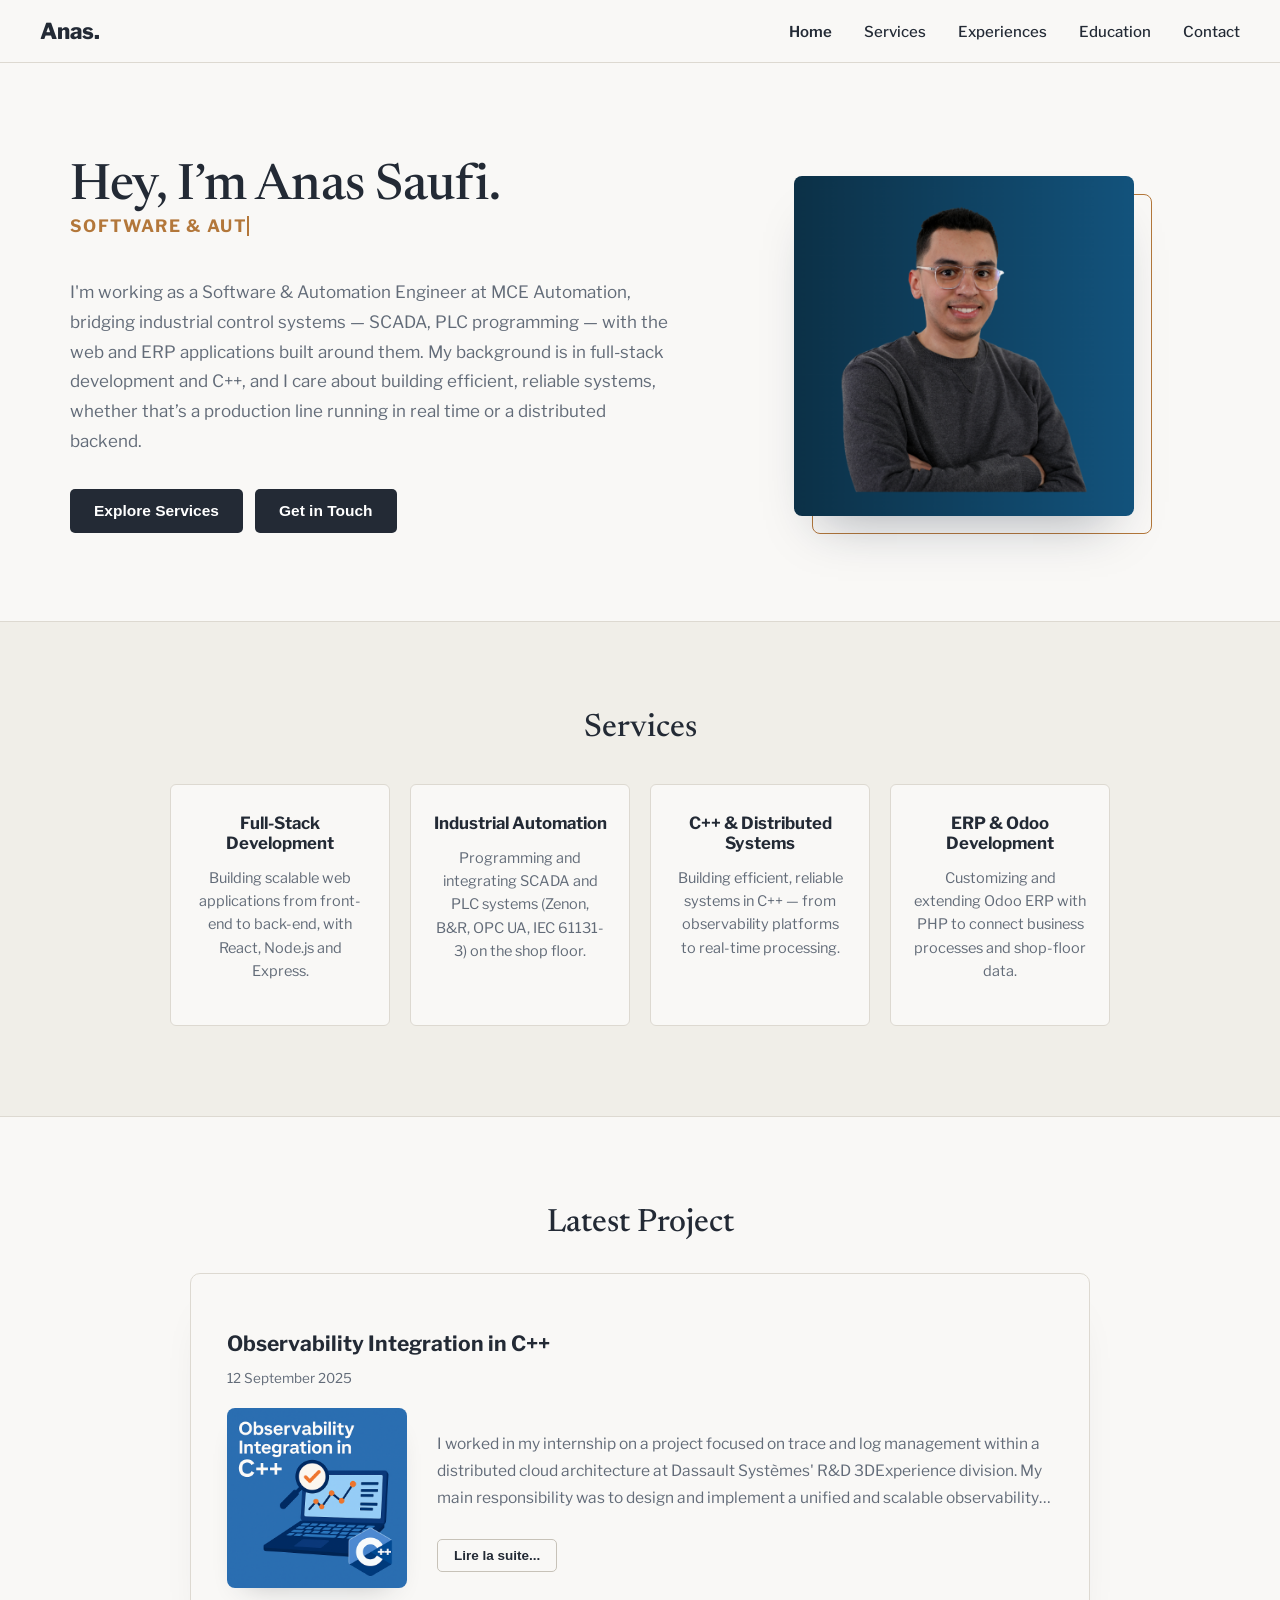
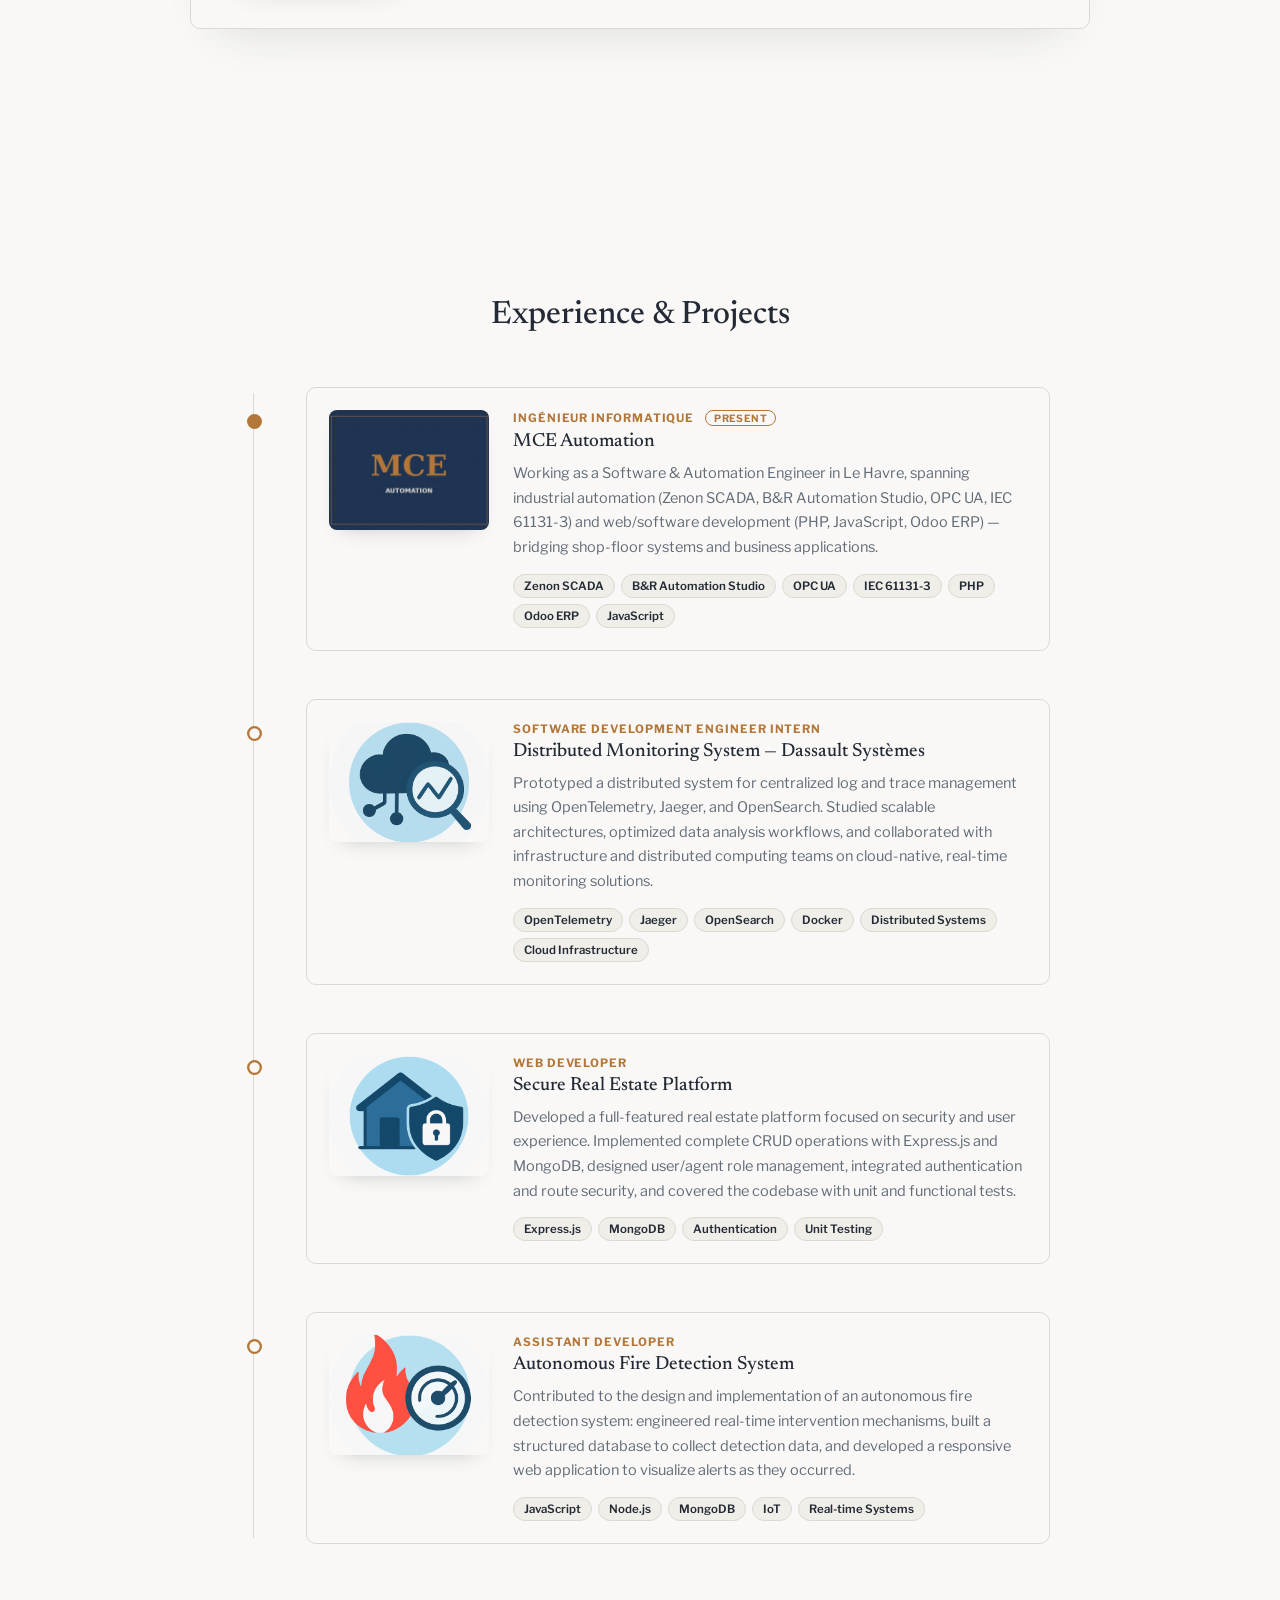
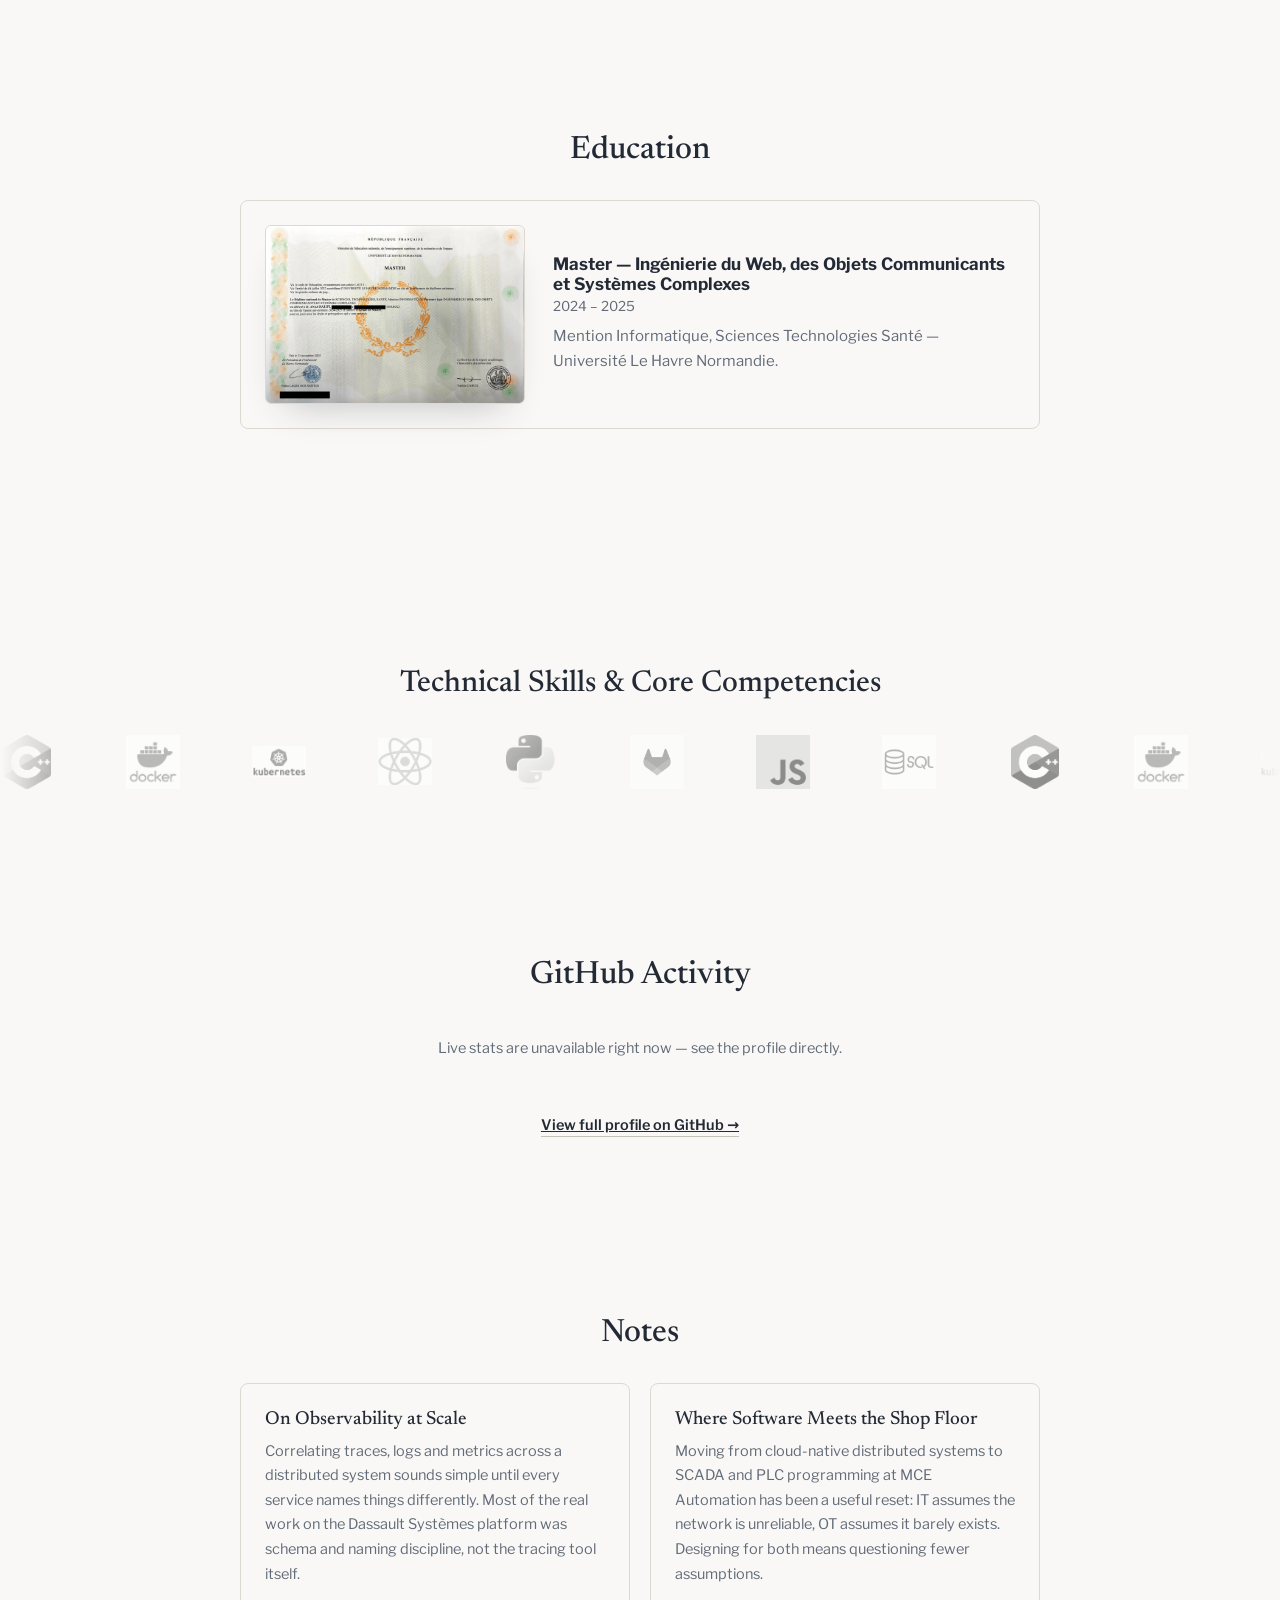
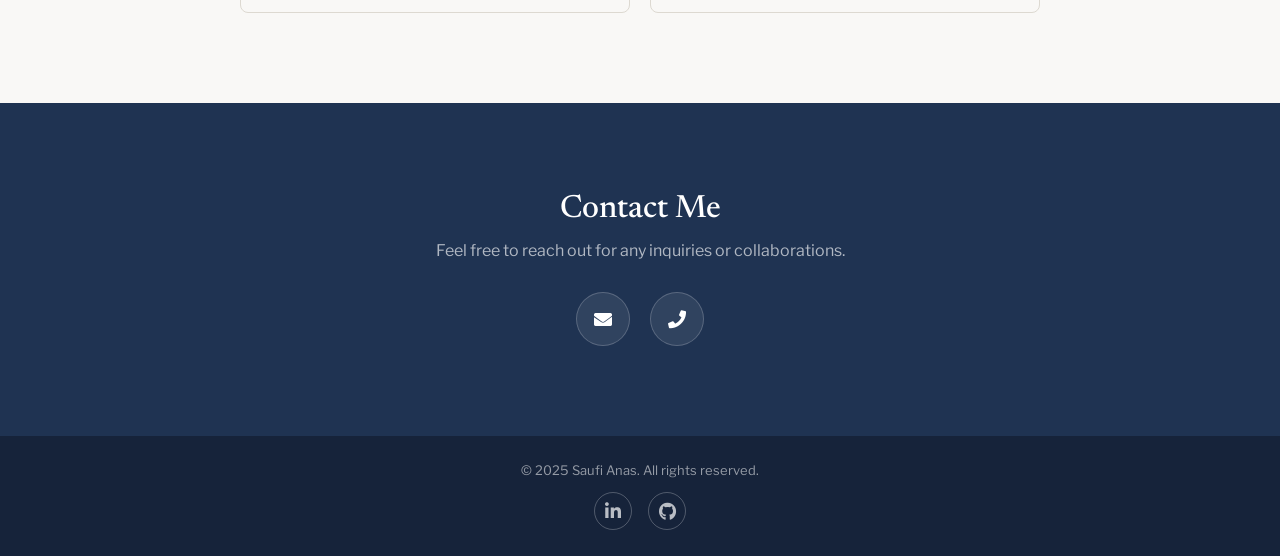
==== commit a835276f: "description" ====
--- a/index.html
+++ b/index.html
@@ -128,7 +128,7 @@
           <div class="timeline-body">
             <span class="timeline-role">Ingénieur Informatique <span class="timeline-badge">Present</span></span>
             <h3>MCE Automation</h3>
-            <p>Since May 2026, working as a Software &amp; Automation Engineer in Le Havre, spanning industrial automation (Zenon SCADA, B&amp;R Automation Studio, OPC UA, IEC 61131-3) and web/software development (PHP, JavaScript, Odoo ERP) — bridging shop-floor systems and business applications.</p>
+            <p>Working as a Software &amp; Automation Engineer in Le Havre, spanning industrial automation (Zenon SCADA, B&amp;R Automation Studio, OPC UA, IEC 61131-3) and web/software development (PHP, JavaScript, Odoo ERP) — bridging shop-floor systems and business applications.</p>
             <div class="timeline-tags">
               <span>Zenon SCADA</span><span>B&amp;R Automation Studio</span><span>OPC UA</span><span>IEC 61131-3</span><span>PHP</span><span>Odoo ERP</span><span>JavaScript</span>
             </div>
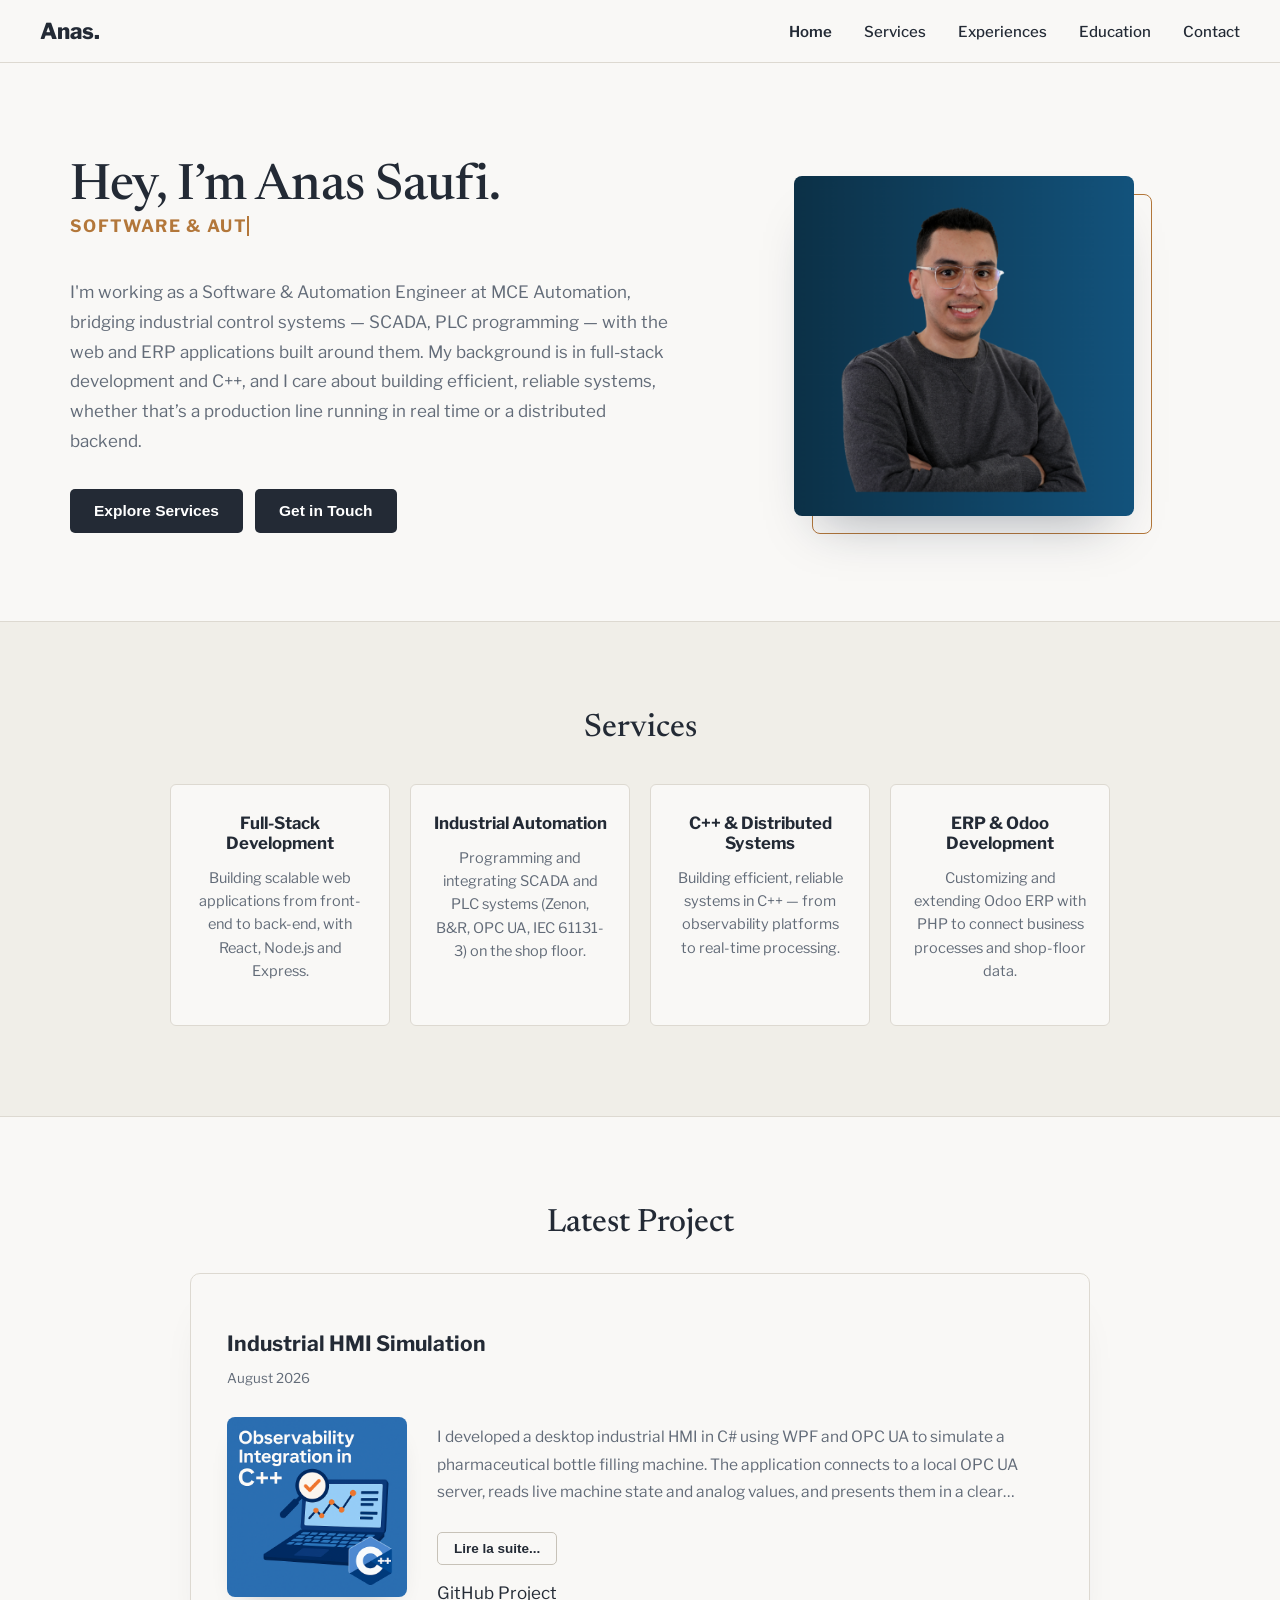
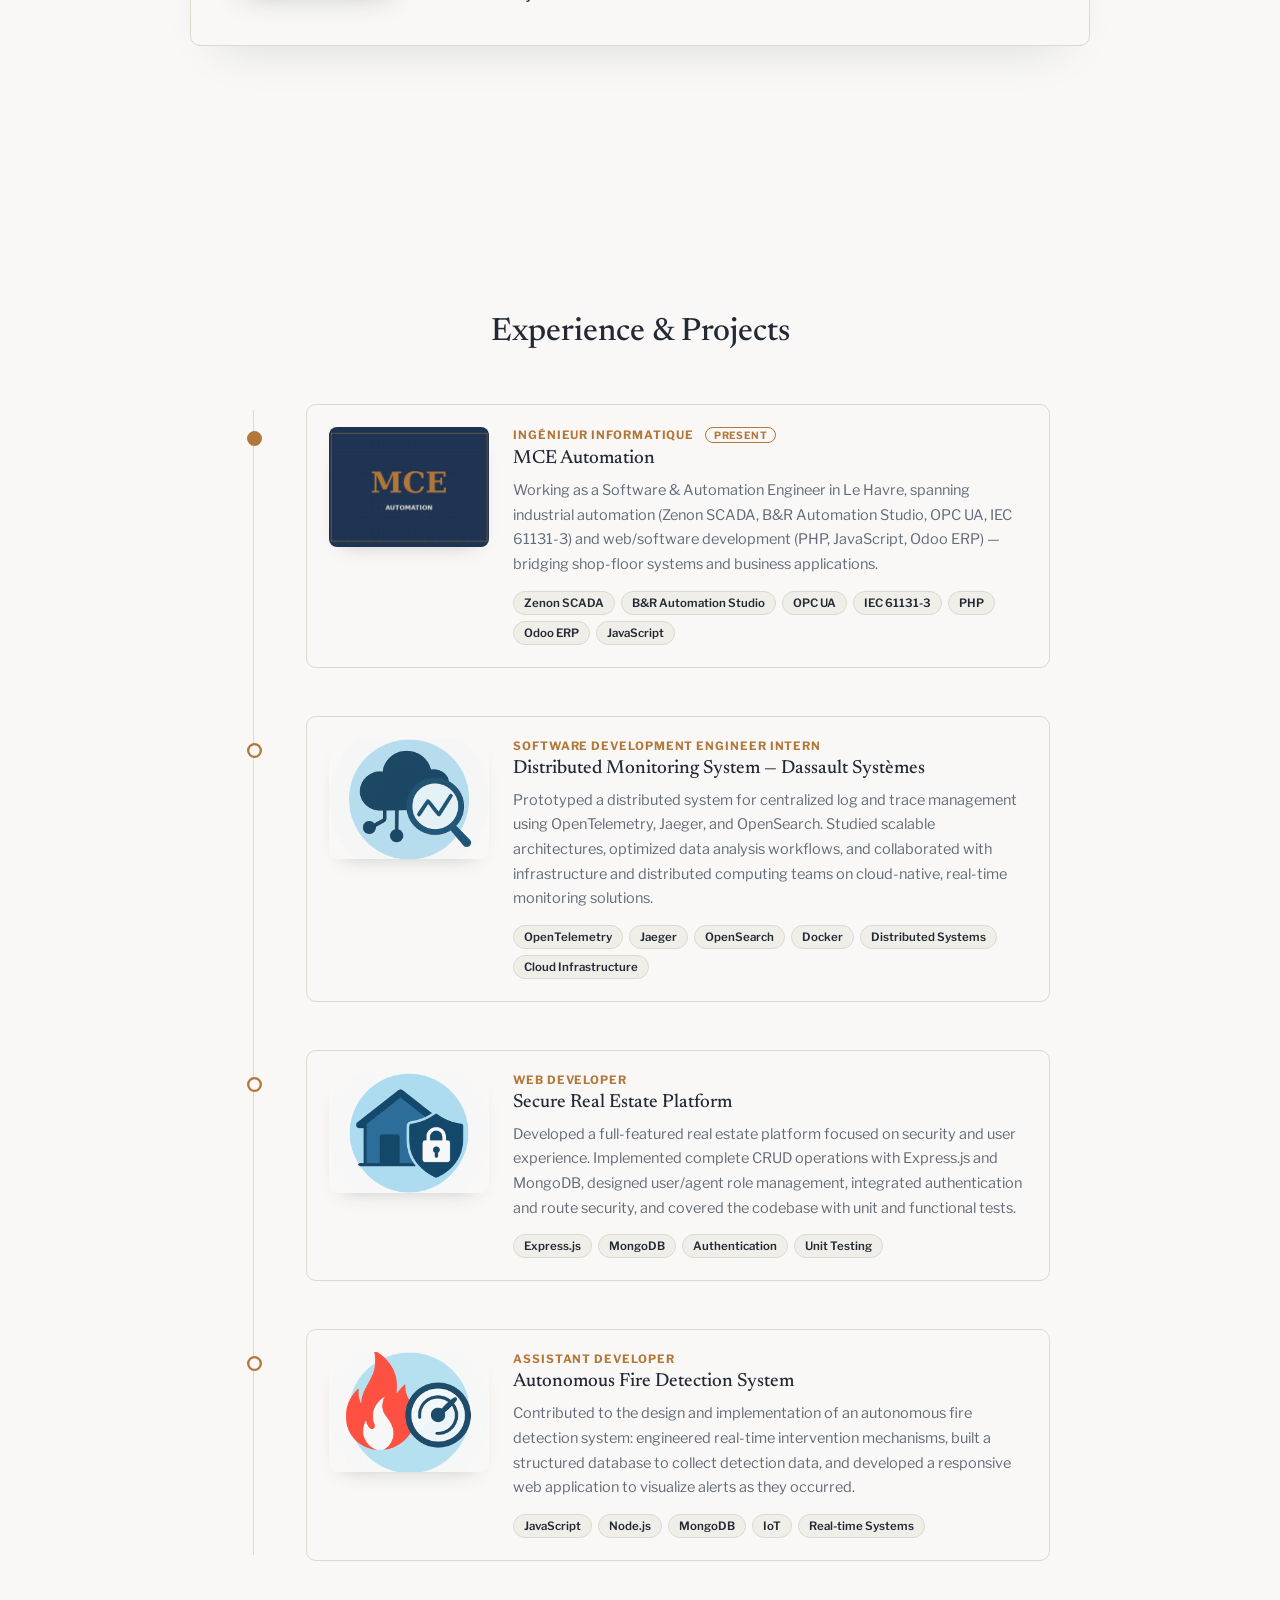
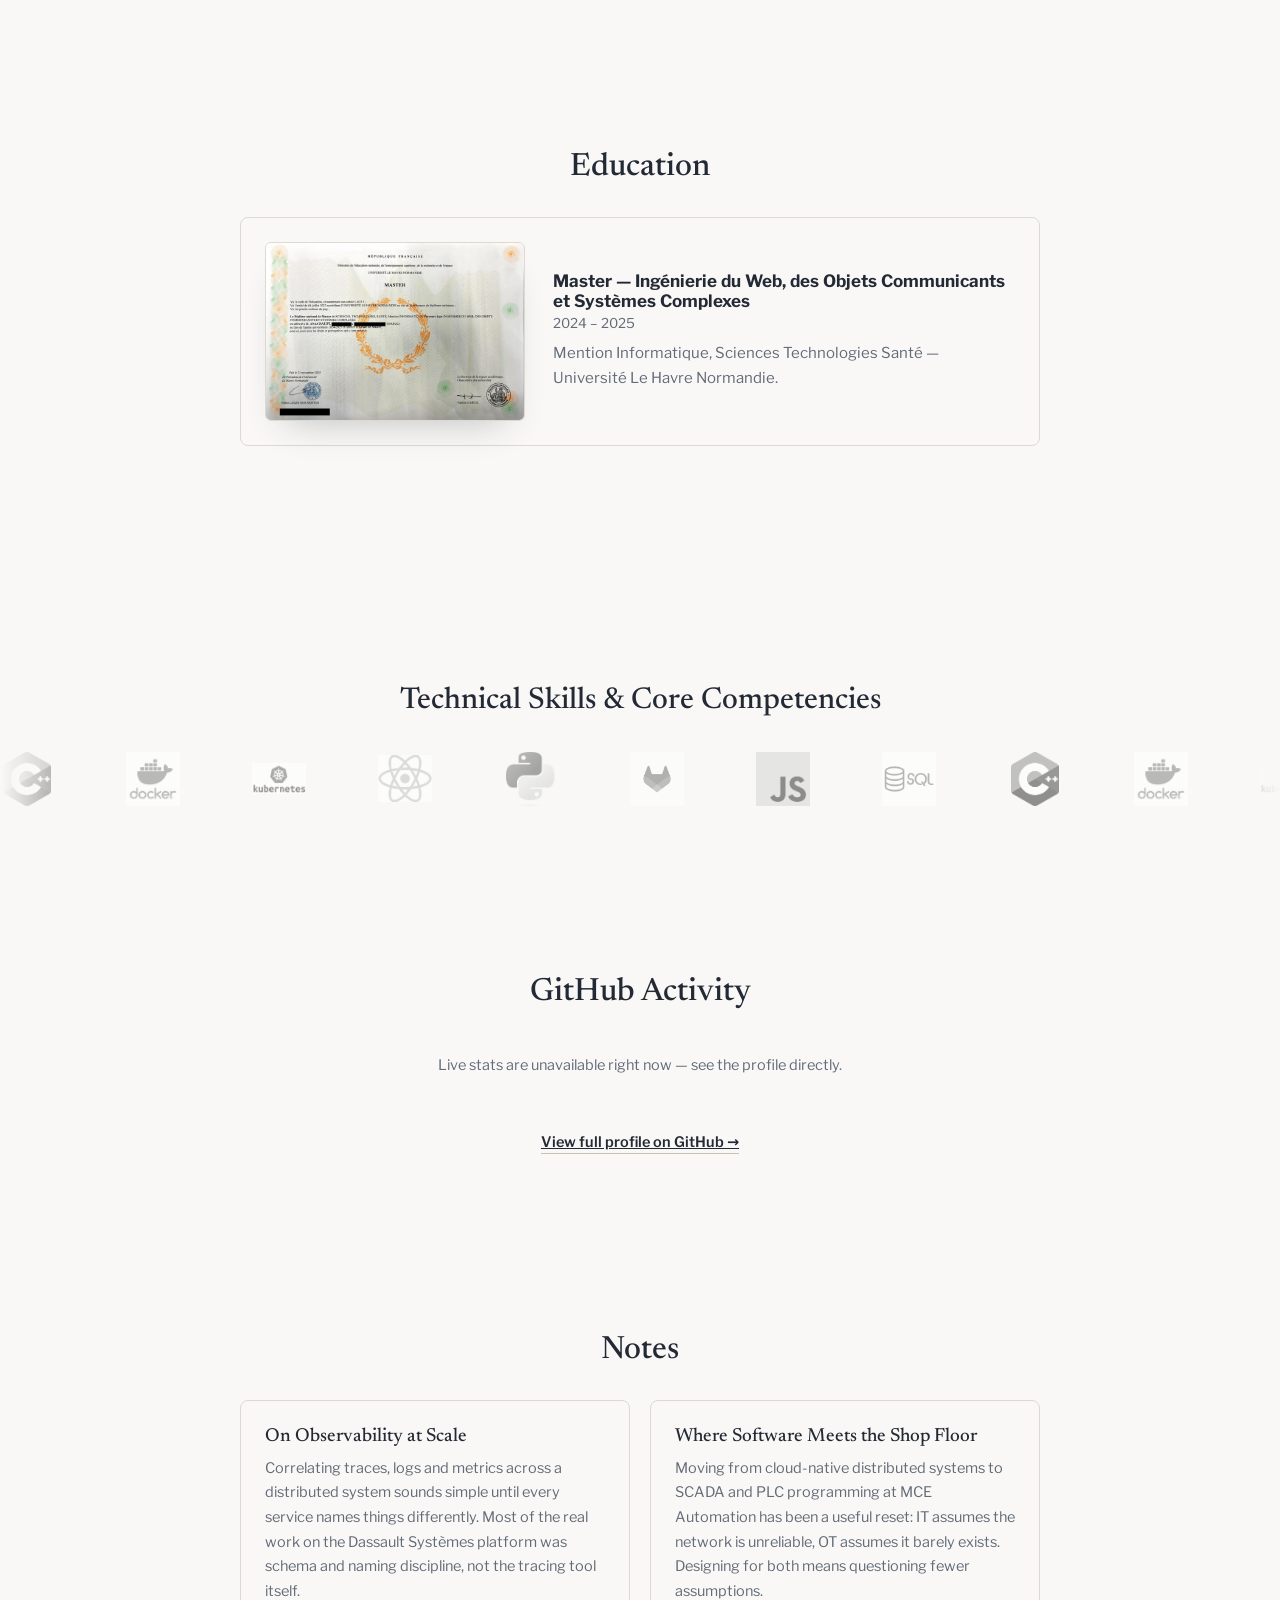
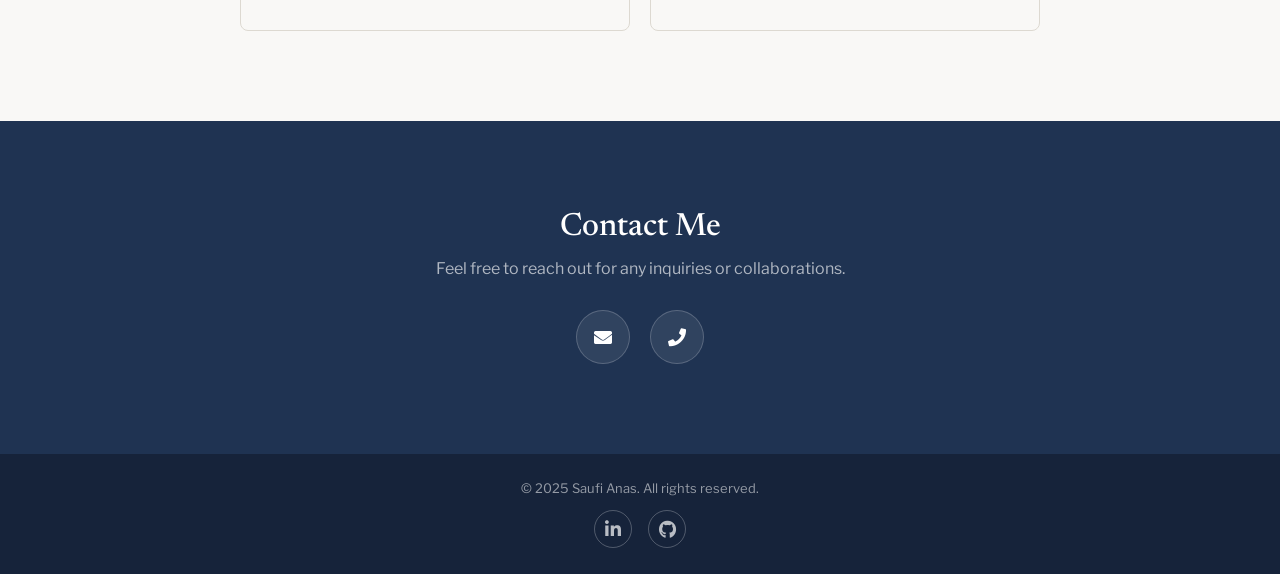
==== commit 41d565f2: "update latest project" ====
--- a/index.html
+++ b/index.html
@@ -92,25 +92,23 @@
 <section id="latest-project" class="latest-project">
     
     <div class="project-header">
-        <p class="project-name">Observability Integration in C++</p>
-        <p class="project-date">12 September 2025</p>
+        <p class="project-name">Industrial HMI Simulation</p>
+        <p class="project-date">August 2026</p>
     </div>
     <div class="project-info">
         <div class="project-image">
-            <img src="Downloads/latest_project.png" alt="QA Automator Docker Image">
+            <img src="Downloads/latest_project.png" alt="Industrial HMI Simulation">
         </div>
         <div class="project-description">
-            <p  id="projectText">I worked in my internship on a project focused on trace and log management within a distributed cloud architecture at Dassault Systèmes' R&D 3DExperience division. My main responsibility was to design and implement a unified and scalable observability platform that could be accessed across the company's services. This involved migrating from heterogeneous environments to a standardized solution, leveraging OpenTelemetry and Jaeger for distributed tracing.
-
-Additionally, I integrated OpenSearch Dashboards to enhance the system’s capabilities with advanced indexing, full-text search, and real-time event visualization. A key part of the project was defining a common log and trace schema, which included field enrichment, metadata management, and standardized mappings to ensure consistency across the platform.
-
-I also built a unified workflow that streamlined the collection, processing, storage, and visualization of data, providing an efficient end-to-end observability pipeline. To ensure the platform could scale effectively, I conducted extensive performance and consistency testing to validate the scalability and data integrity.
-
-The technologies I worked with included C++, gRPC, Docker, OpenTelemetry, Jaeger, OpenSearch, and Kibana, which were all integral to the success of the platform’s development and deployment.</p>
+            <p id="projectText">I developed a desktop industrial HMI in C# using WPF and OPC UA to simulate a pharmaceutical bottle filling machine. The application connects to a local OPC UA server, reads live machine state and analog values, and presents them in a clear operator interface. I implemented core control actions such as start, stop, reset, and emergency stop, while organizing the solution with a MVVM-friendly structure to keep the UI, services, models, and view models separated.
+
+This project reflects my interest in industrial automation and human-machine interfaces: it combines real-time monitoring, operator interaction, and reliable communication with industrial devices. It also helped me strengthen my understanding of industrial protocols, software architecture for embedded-like systems, and the design of scalable desktop applications for control environments.
+
+The solution is structured around a WPF client for the HMI, an OPC UA communication layer, and a simulated industrial environment, which makes it a solid foundation for future extensions in factory automation and machine monitoring.</p>
   <button id="toggleBtn">Lire la suite...</button>
            
 <div class="project-links">
-        
+        <a href="https://github.com/asaufi/Industrial-HMI-OPC-UA-WPF-C-" target="_blank" rel="noreferrer">GitHub Project</a>
     </div>
         </div>
     </div>
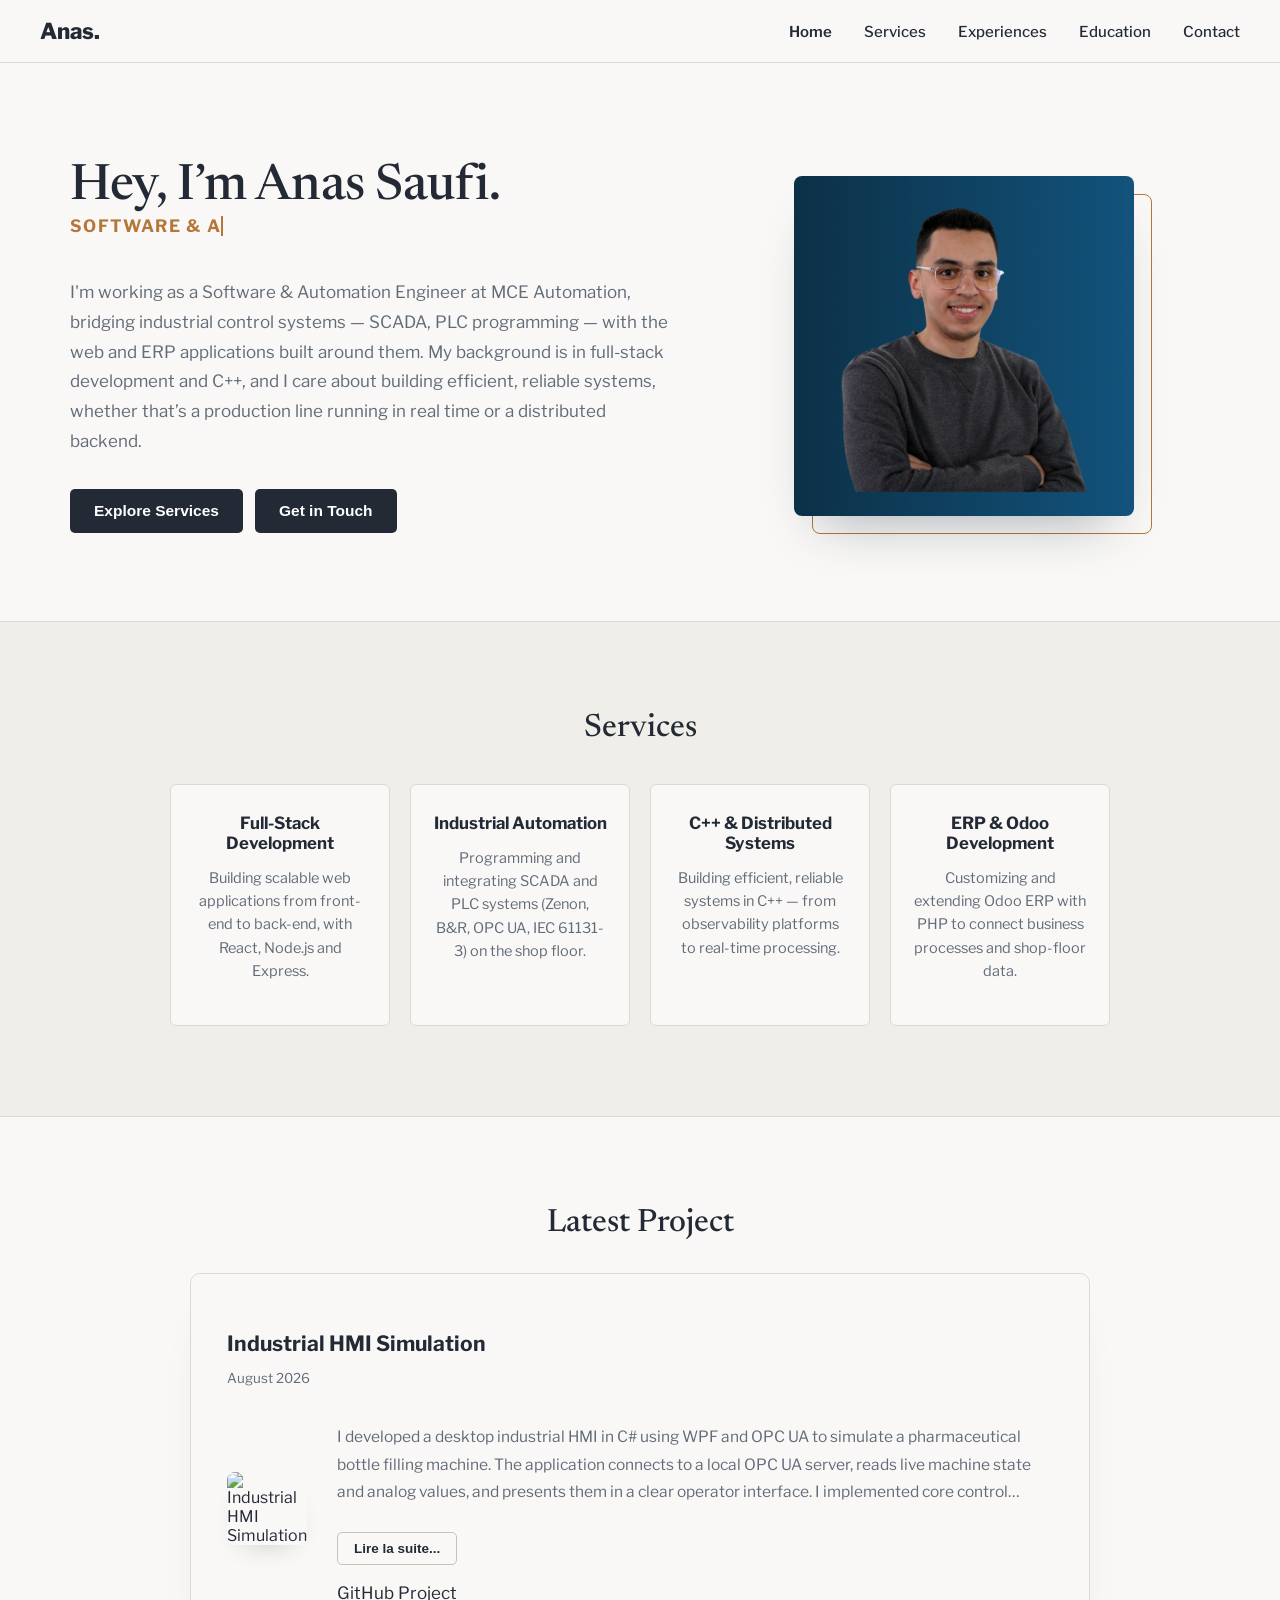
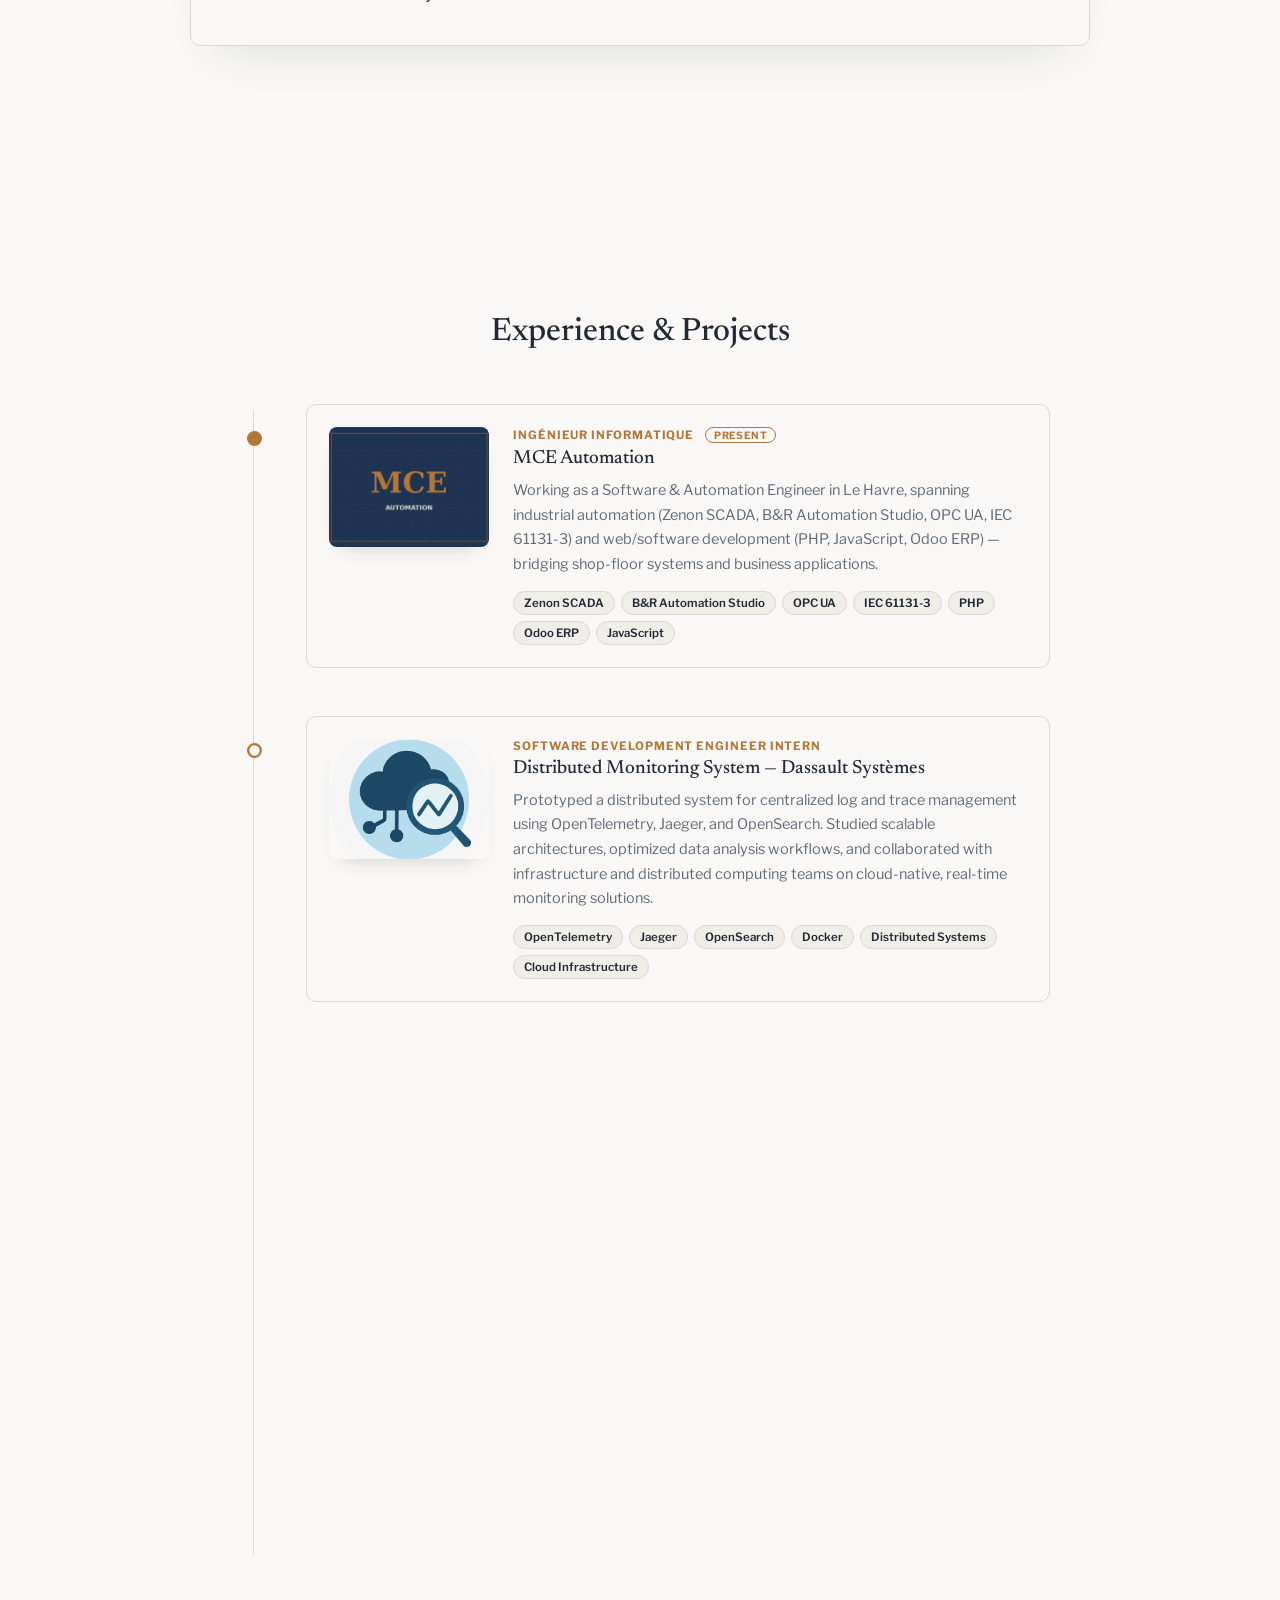
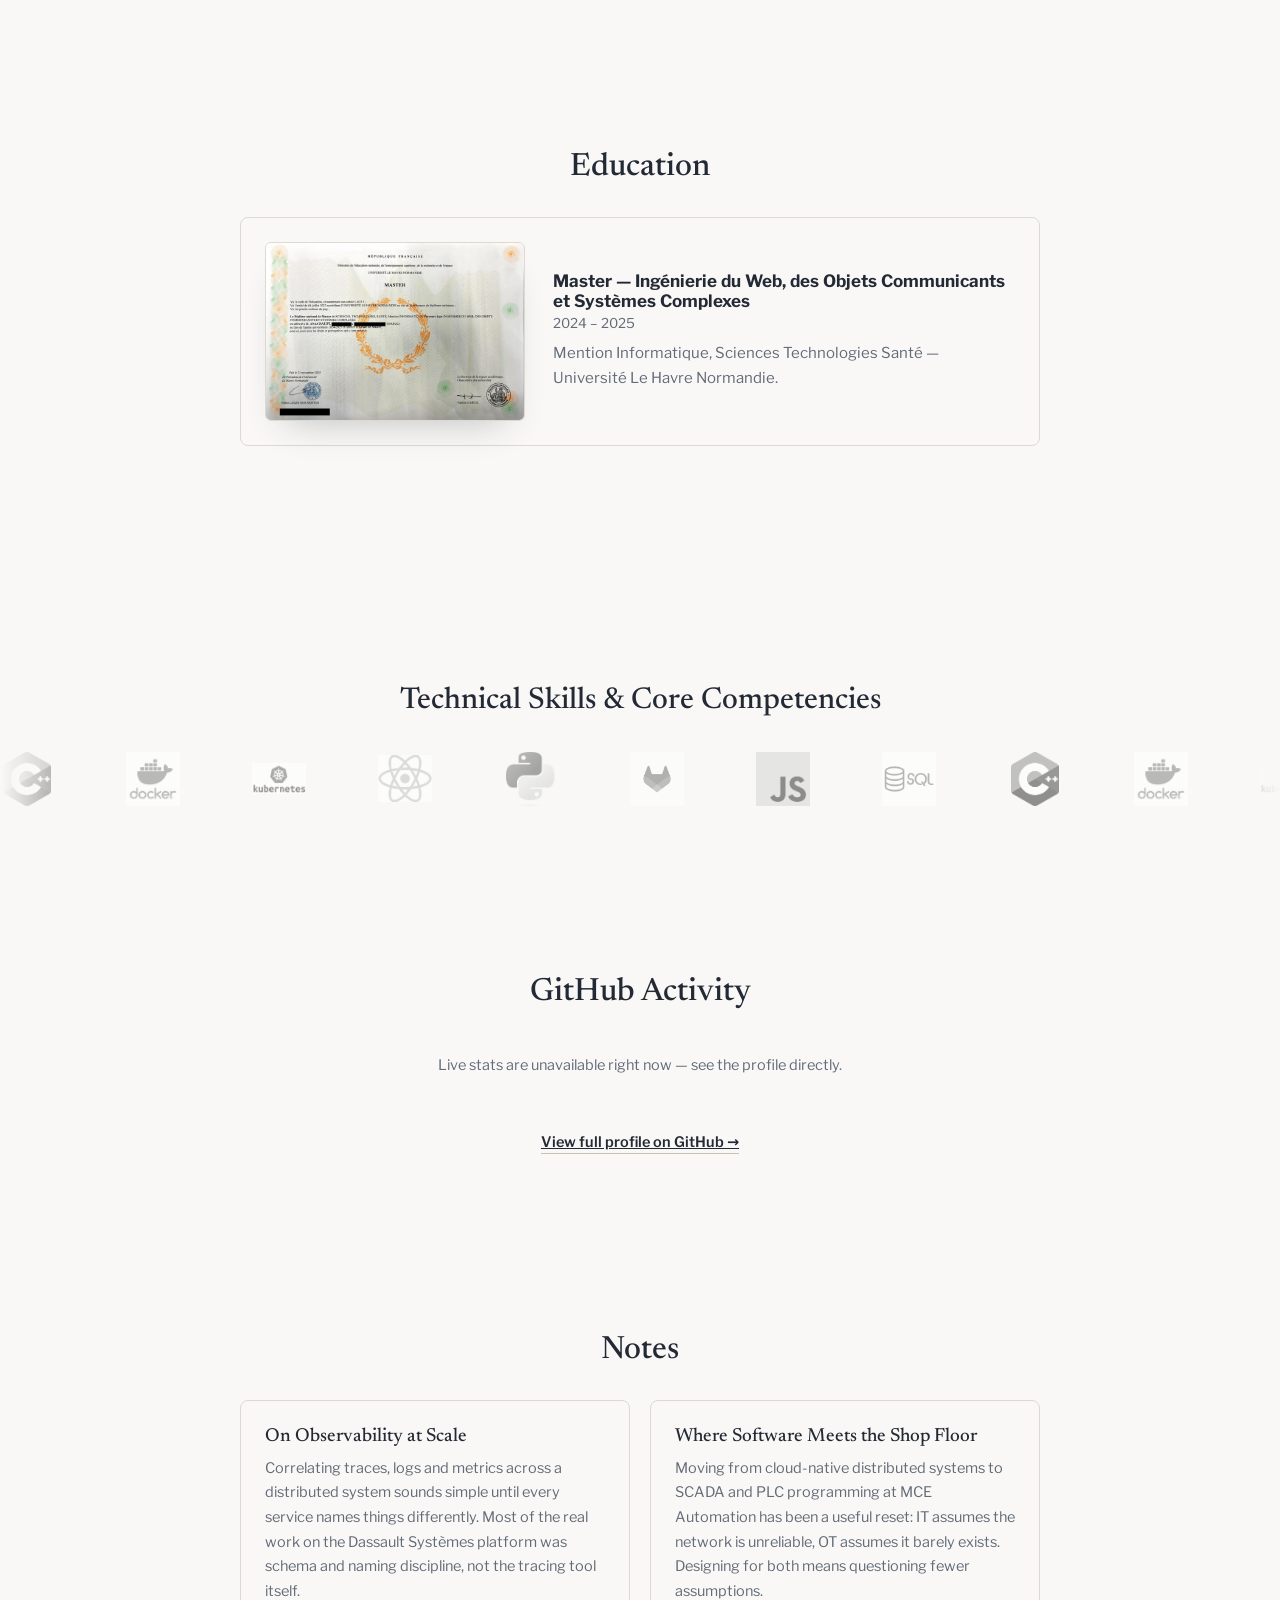
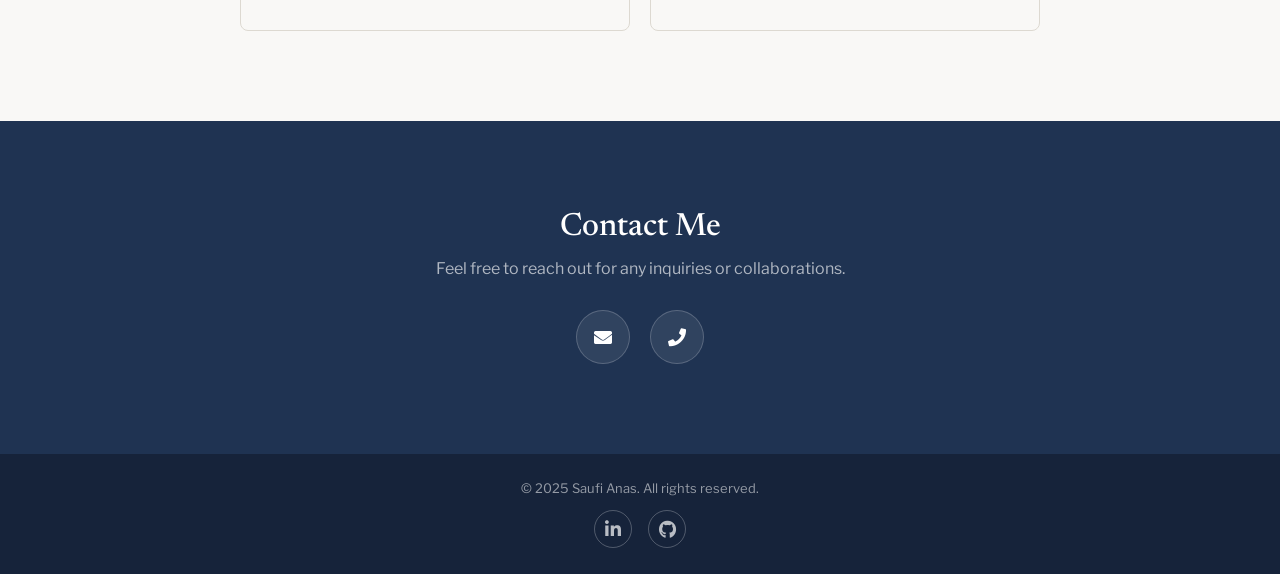
==== commit d811b532: "Update project image source in index.html" ====
--- a/index.html
+++ b/index.html
@@ -97,7 +97,7 @@
     </div>
     <div class="project-info">
         <div class="project-image">
-            <img src="Downloads/latest_project.png" alt="Industrial HMI Simulation">
+            <img src="Downloads/HMI.png" alt="Industrial HMI Simulation">
         </div>
         <div class="project-description">
             <p id="projectText">I developed a desktop industrial HMI in C# using WPF and OPC UA to simulate a pharmaceutical bottle filling machine. The application connects to a local OPC UA server, reads live machine state and analog values, and presents them in a clear operator interface. I implemented core control actions such as start, stop, reset, and emergency stop, while organizing the solution with a MVVM-friendly structure to keep the UI, services, models, and view models separated.
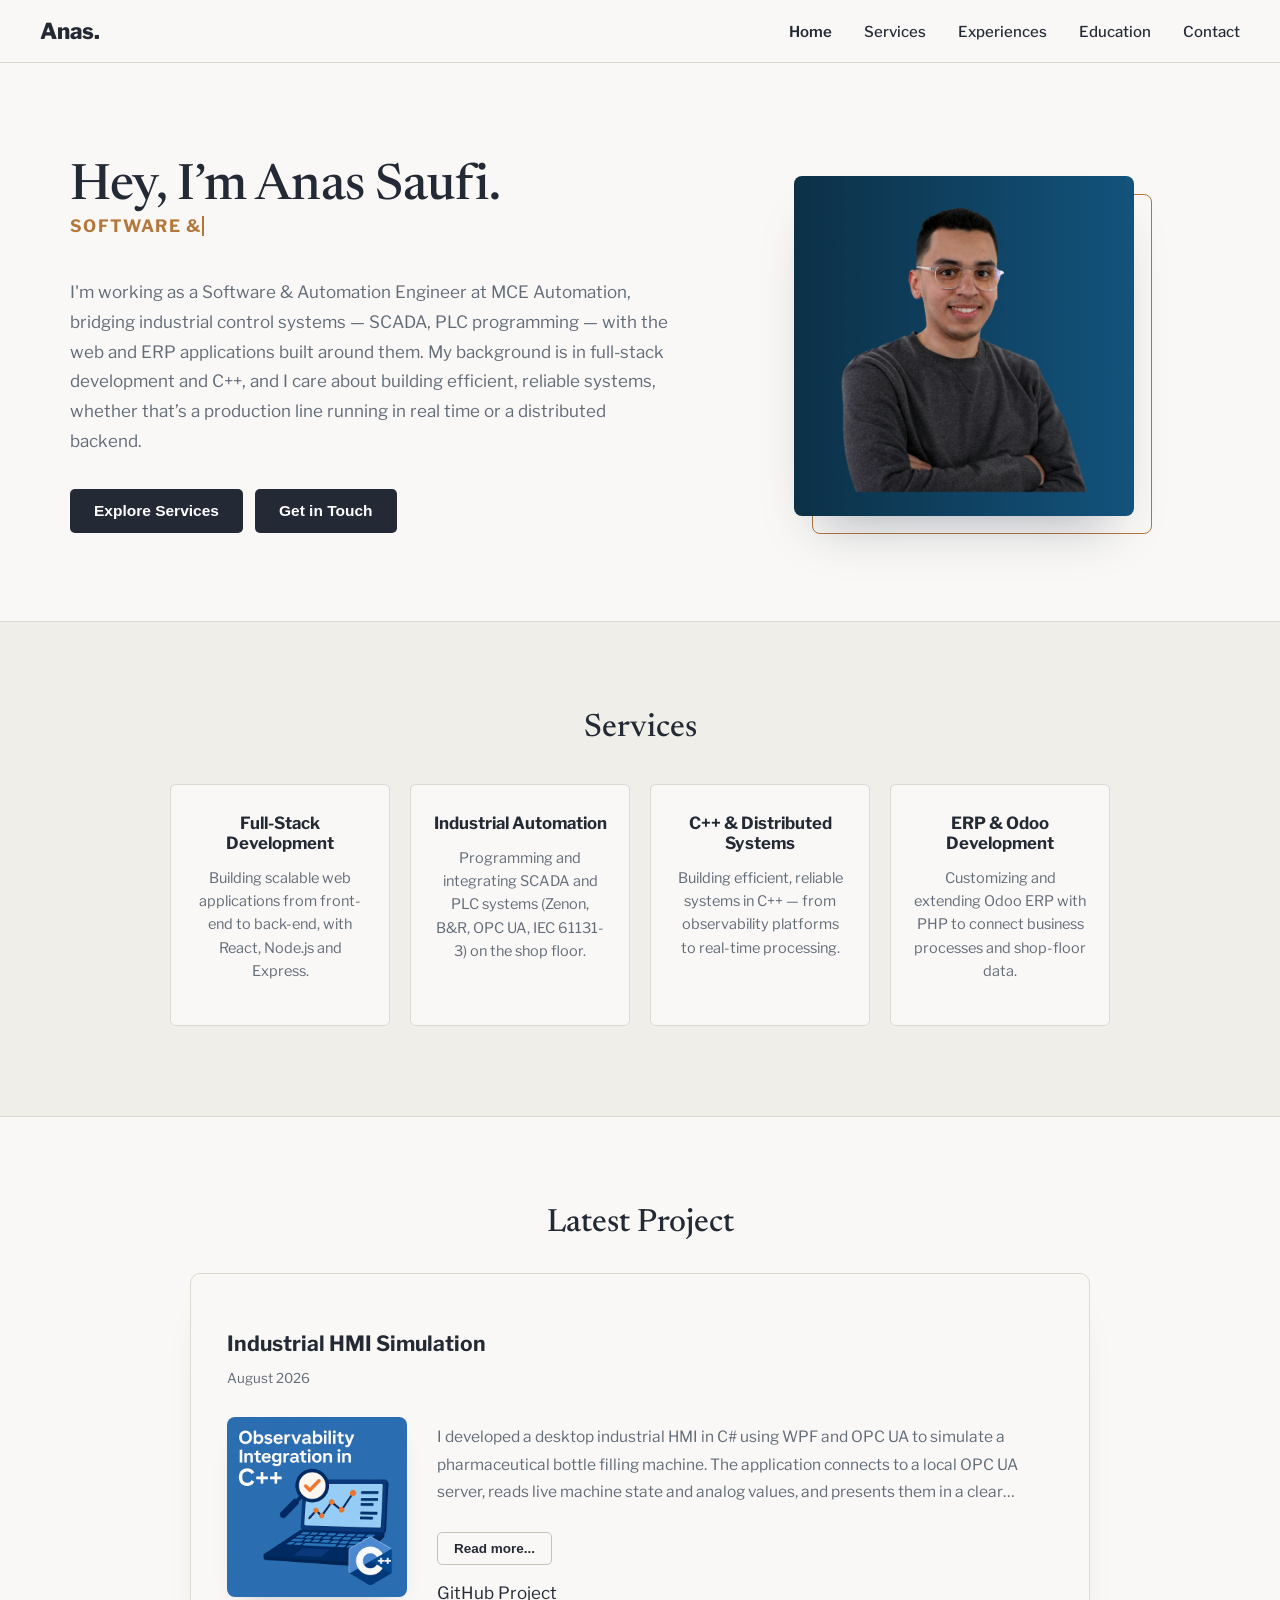
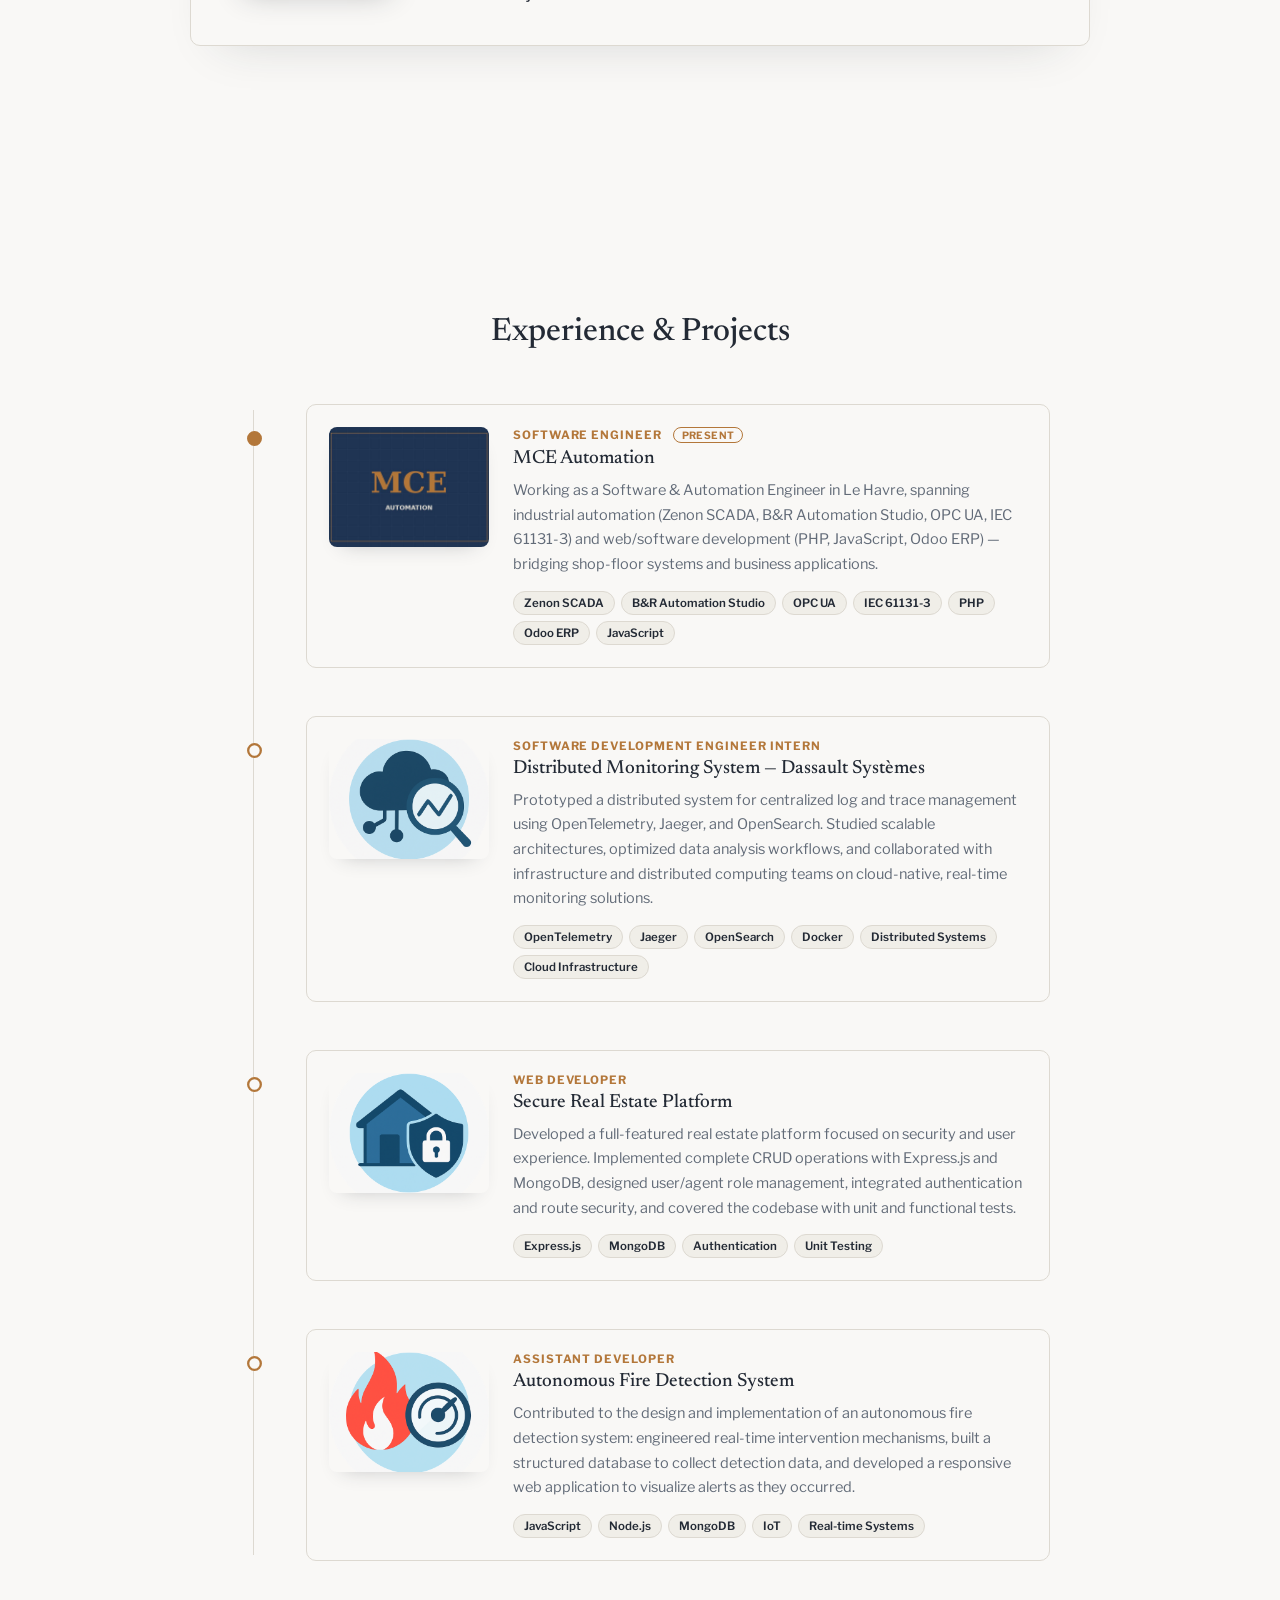
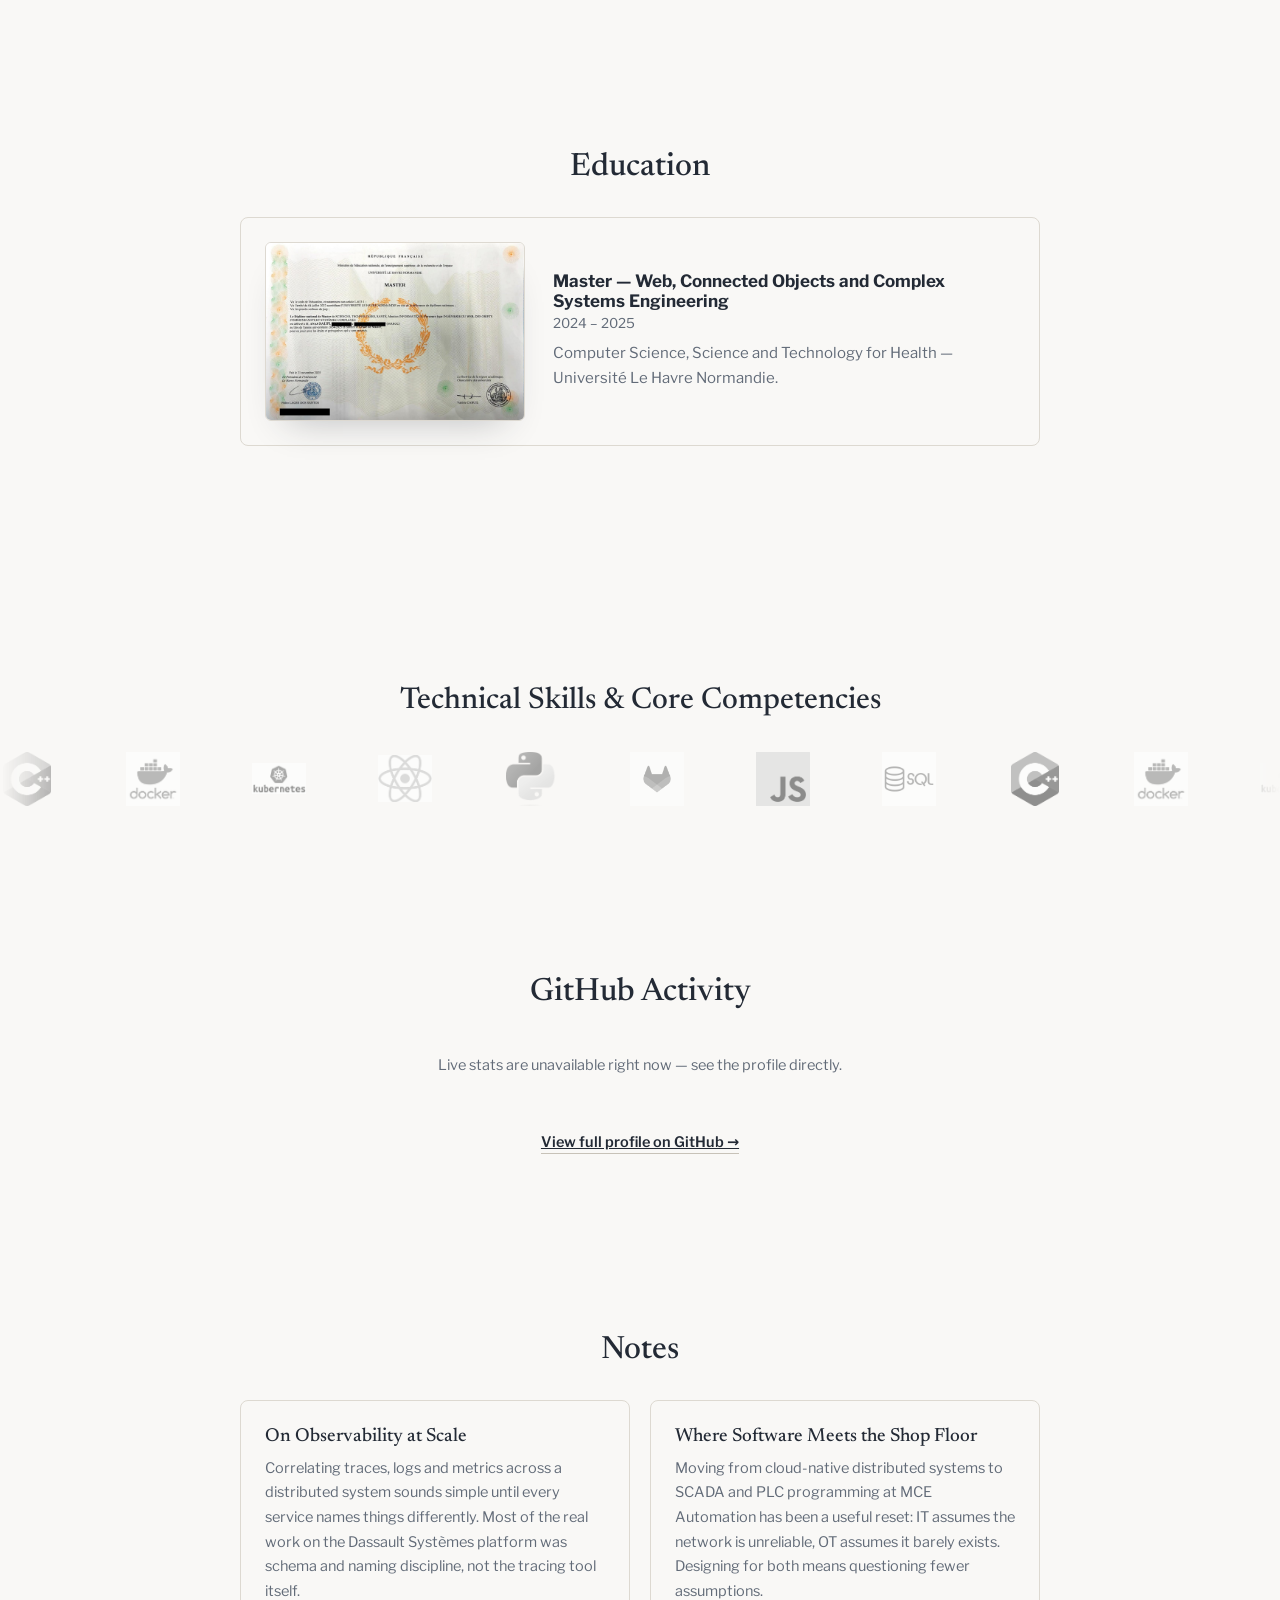
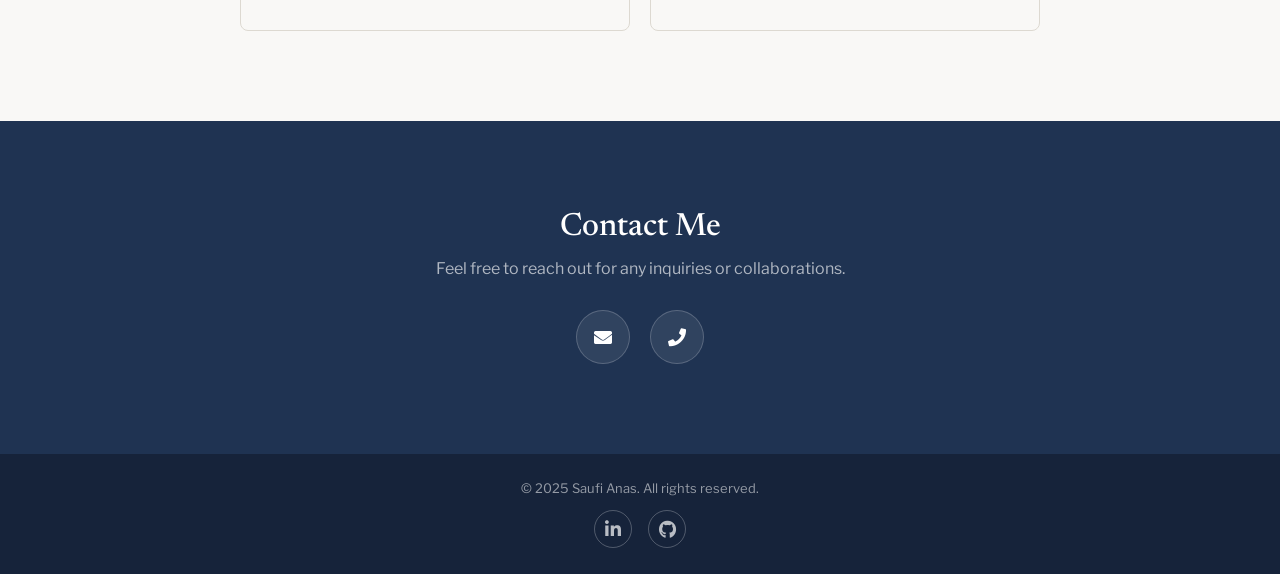
==== commit e1e8ee55: "translating french words to english" ====
--- a/index.html
+++ b/index.html
@@ -97,7 +97,7 @@
     </div>
     <div class="project-info">
         <div class="project-image">
-            <img src="Downloads/HMI.png" alt="Industrial HMI Simulation">
+            <img src="Downloads/latest_project.png" alt="Industrial HMI Simulation">
         </div>
         <div class="project-description">
             <p id="projectText">I developed a desktop industrial HMI in C# using WPF and OPC UA to simulate a pharmaceutical bottle filling machine. The application connects to a local OPC UA server, reads live machine state and analog values, and presents them in a clear operator interface. I implemented core control actions such as start, stop, reset, and emergency stop, while organizing the solution with a MVVM-friendly structure to keep the UI, services, models, and view models separated.
@@ -105,7 +105,7 @@
 This project reflects my interest in industrial automation and human-machine interfaces: it combines real-time monitoring, operator interaction, and reliable communication with industrial devices. It also helped me strengthen my understanding of industrial protocols, software architecture for embedded-like systems, and the design of scalable desktop applications for control environments.
 
 The solution is structured around a WPF client for the HMI, an OPC UA communication layer, and a simulated industrial environment, which makes it a solid foundation for future extensions in factory automation and machine monitoring.</p>
-  <button id="toggleBtn">Lire la suite...</button>
+    <button id="toggleBtn">Read more...</button>
            
 <div class="project-links">
         <a href="https://github.com/asaufi/Industrial-HMI-OPC-UA-WPF-C-" target="_blank" rel="noreferrer">GitHub Project</a>
@@ -124,7 +124,7 @@
         <div class="timeline-card">
           <img class="timeline-image" src="image/mce-automation.jpg" alt="MCE Automation">
           <div class="timeline-body">
-            <span class="timeline-role">Ingénieur Informatique <span class="timeline-badge">Present</span></span>
+            <span class="timeline-role">Software Engineer <span class="timeline-badge">Present</span></span>
             <h3>MCE Automation</h3>
             <p>Working as a Software &amp; Automation Engineer in Le Havre, spanning industrial automation (Zenon SCADA, B&amp;R Automation Studio, OPC UA, IEC 61131-3) and web/software development (PHP, JavaScript, Odoo ERP) — bridging shop-floor systems and business applications.</p>
             <div class="timeline-tags">
@@ -188,9 +188,9 @@
         <div class="education-item">
             <img class="education-diploma" src="image/diploma.jpg" alt="Master's diploma, Université Le Havre Normandie" loading="lazy">
             <div class="education-text">
-                <div class="education-degree">Master &mdash; Ingénierie du Web, des Objets Communicants et Systèmes Complexes</div>
+                <div class="education-degree">Master &mdash; Web, Connected Objects and Complex Systems Engineering</div>
                 <div class="education-date">2024 &ndash; 2025</div>
-                <p>Mention Informatique, Sciences Technologies Santé &mdash; Université Le Havre Normandie.</p>
+                <p>Computer Science, Science and Technology for Health &mdash; Université Le Havre Normandie.</p>
             </div>
         </div>
     </div>
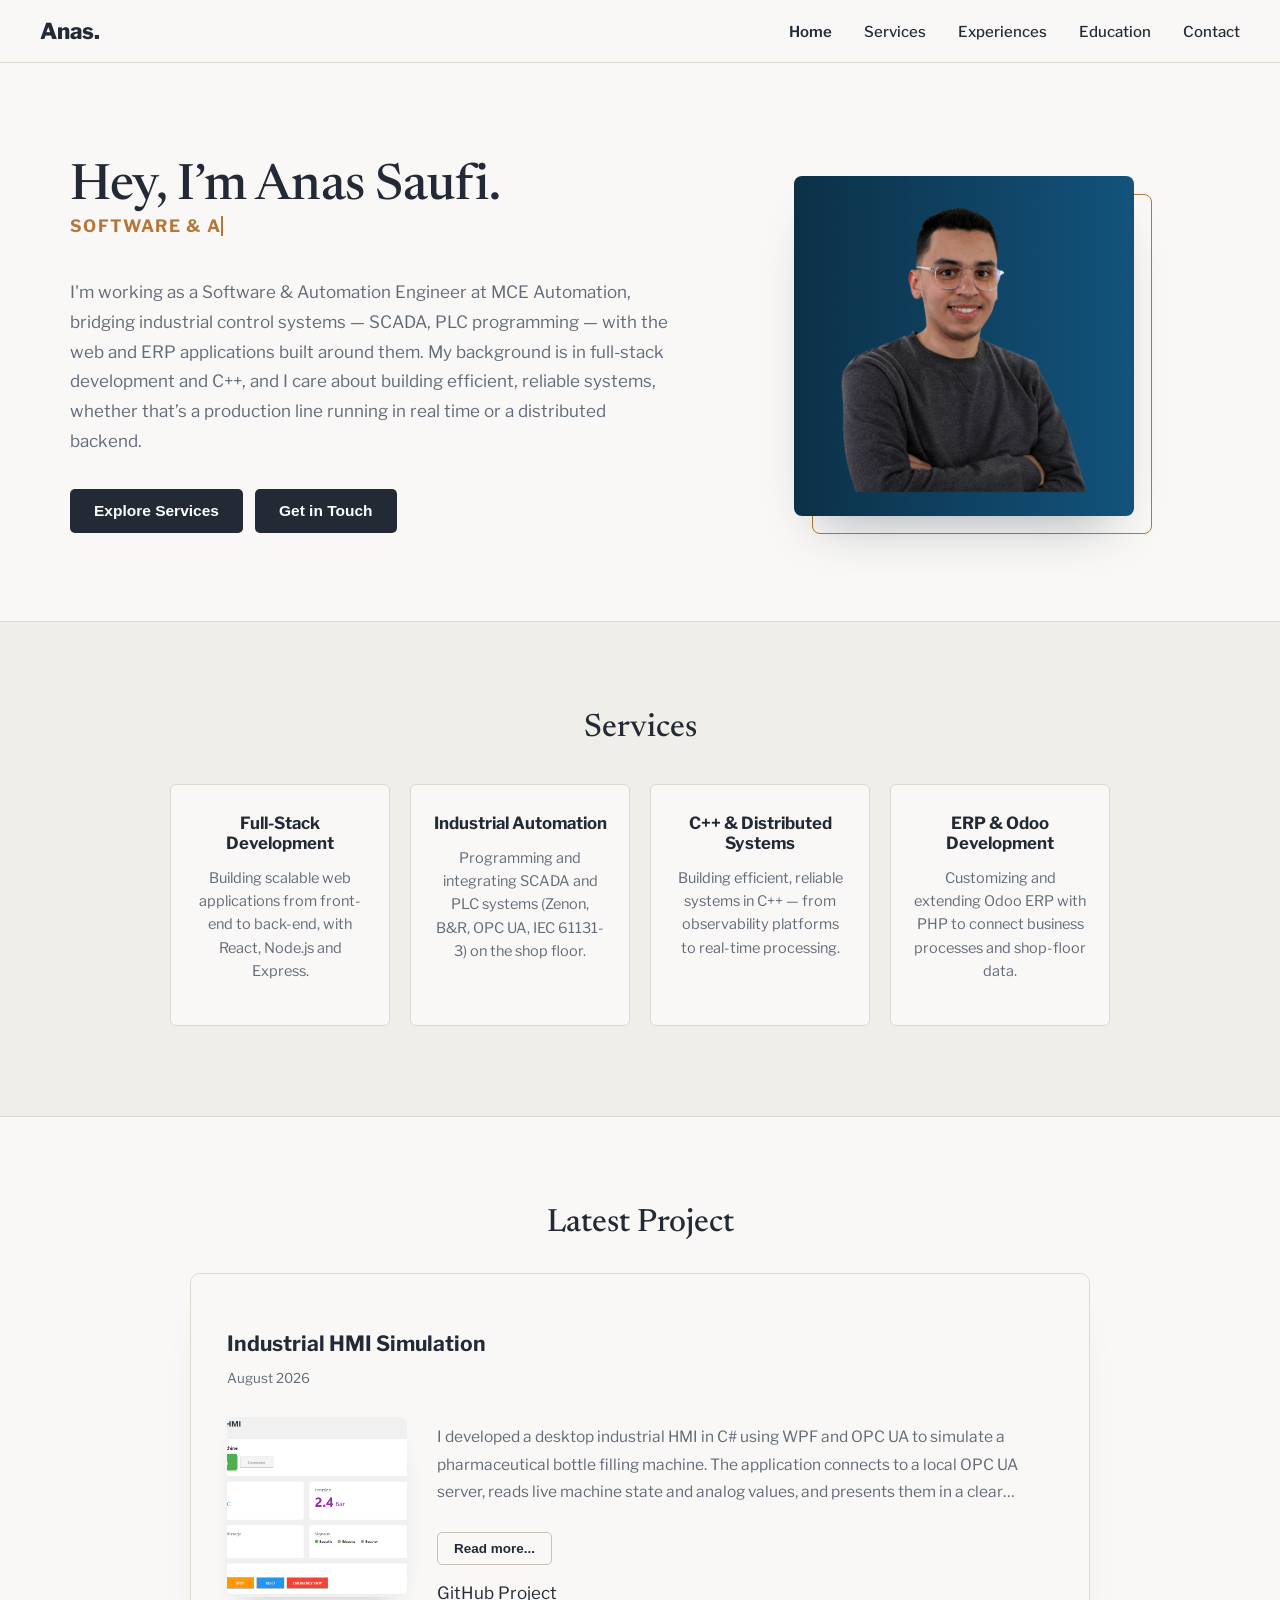
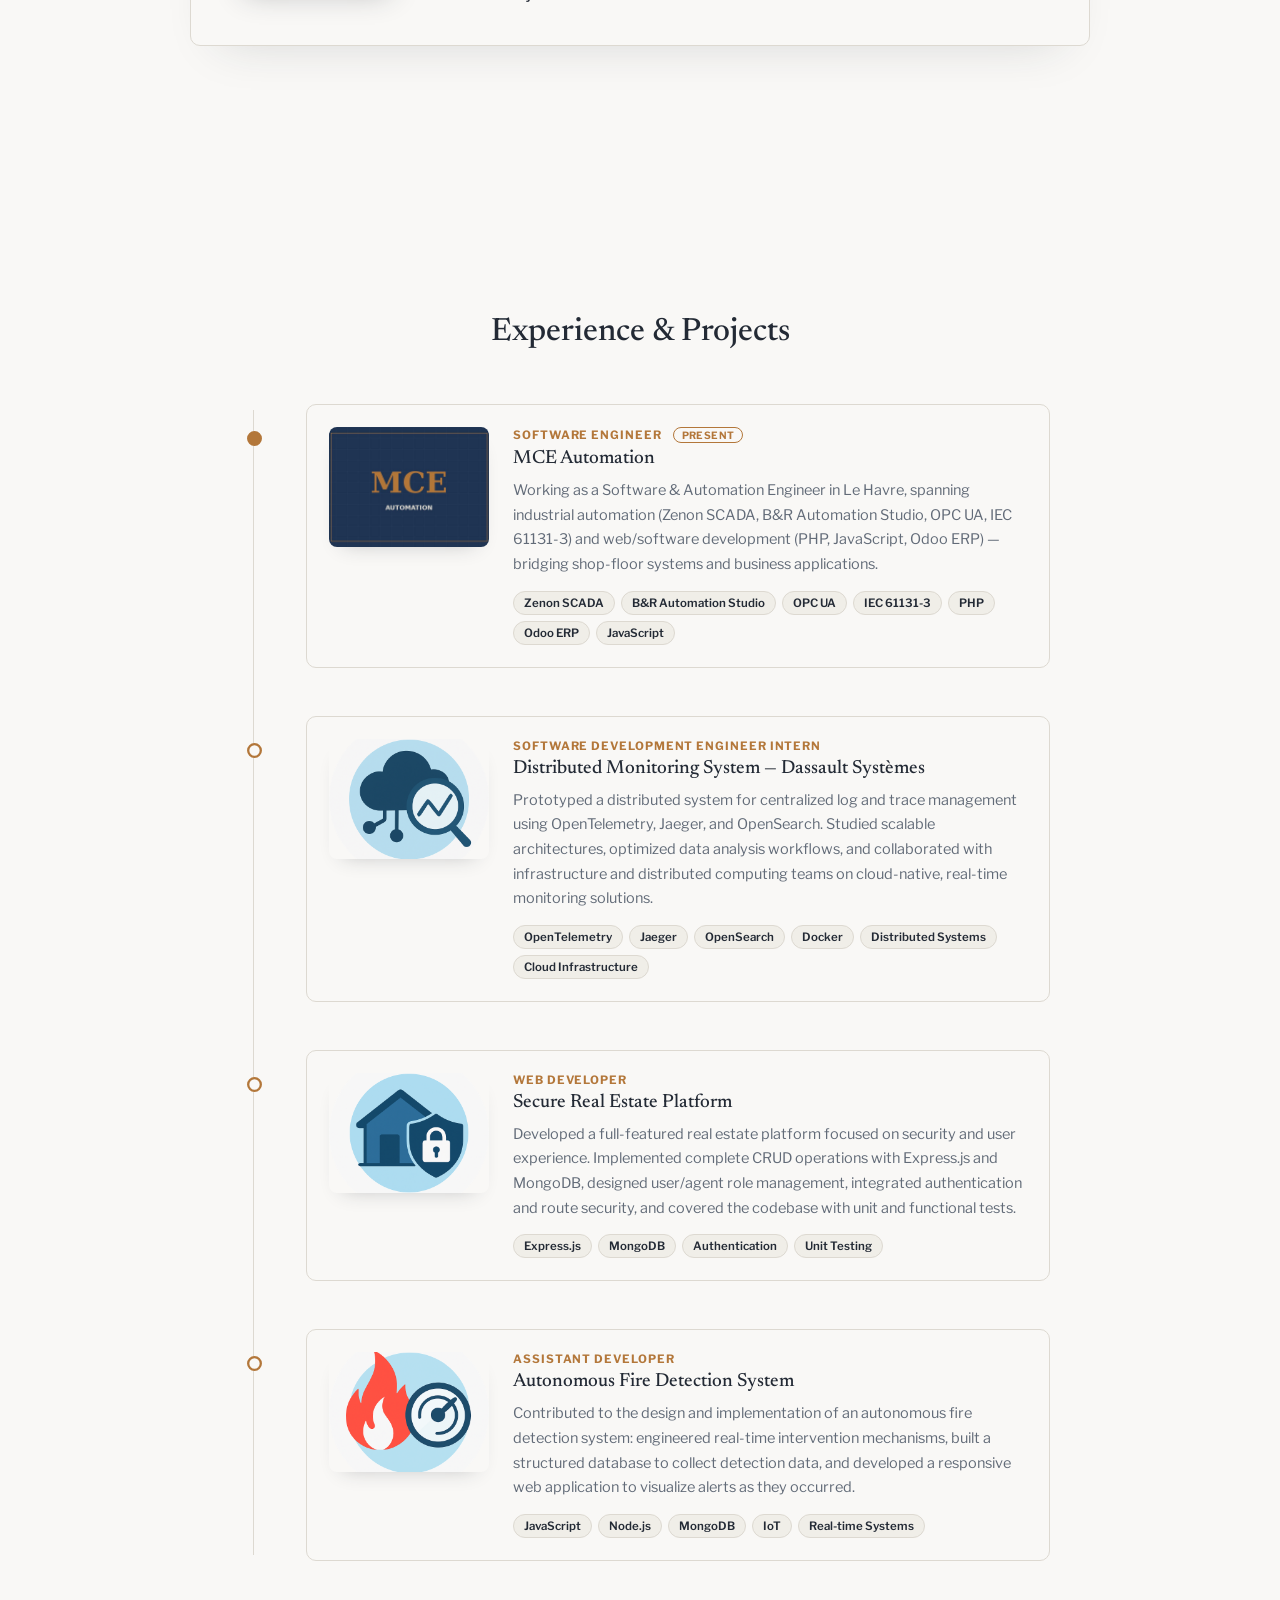
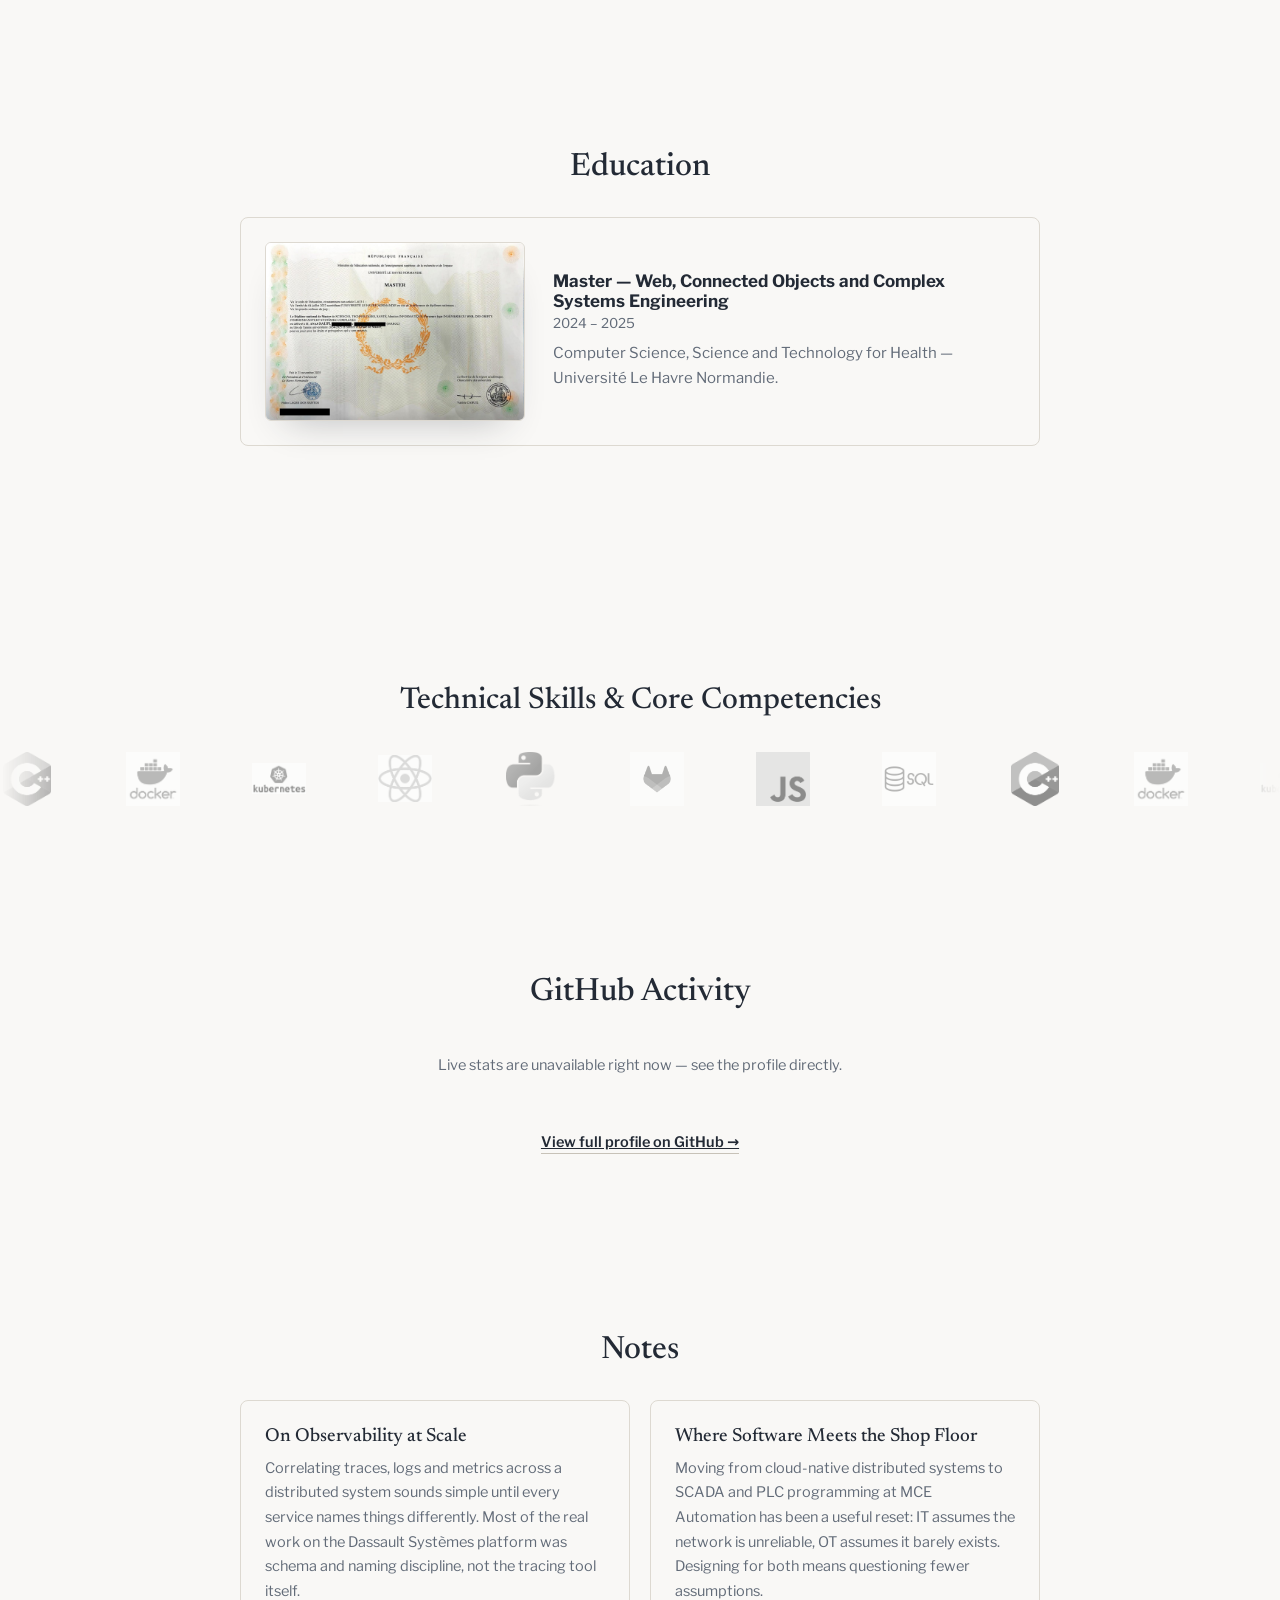
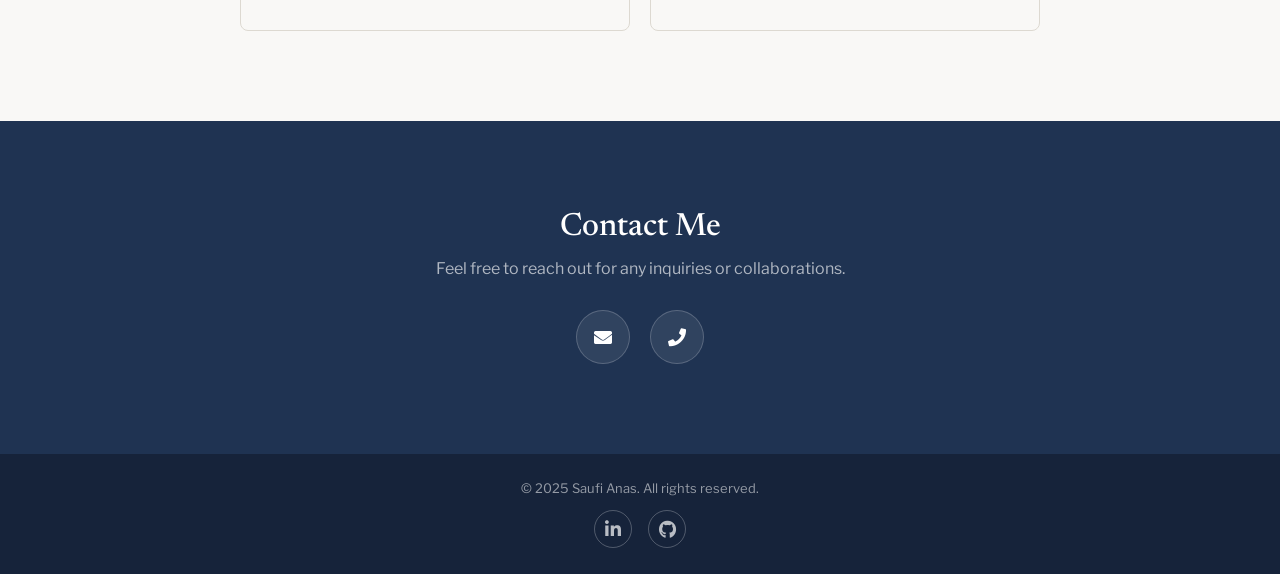
==== commit 1cec2cfe: "translating french words to english" ====
--- a/index.html
+++ b/index.html
@@ -97,7 +97,7 @@
     </div>
     <div class="project-info">
         <div class="project-image">
-            <img src="Downloads/latest_project.png" alt="Industrial HMI Simulation">
+            <img src="Downloads/HMI.png" alt="Industrial HMI Simulation">
         </div>
         <div class="project-description">
             <p id="projectText">I developed a desktop industrial HMI in C# using WPF and OPC UA to simulate a pharmaceutical bottle filling machine. The application connects to a local OPC UA server, reads live machine state and analog values, and presents them in a clear operator interface. I implemented core control actions such as start, stop, reset, and emergency stop, while organizing the solution with a MVVM-friendly structure to keep the UI, services, models, and view models separated.
